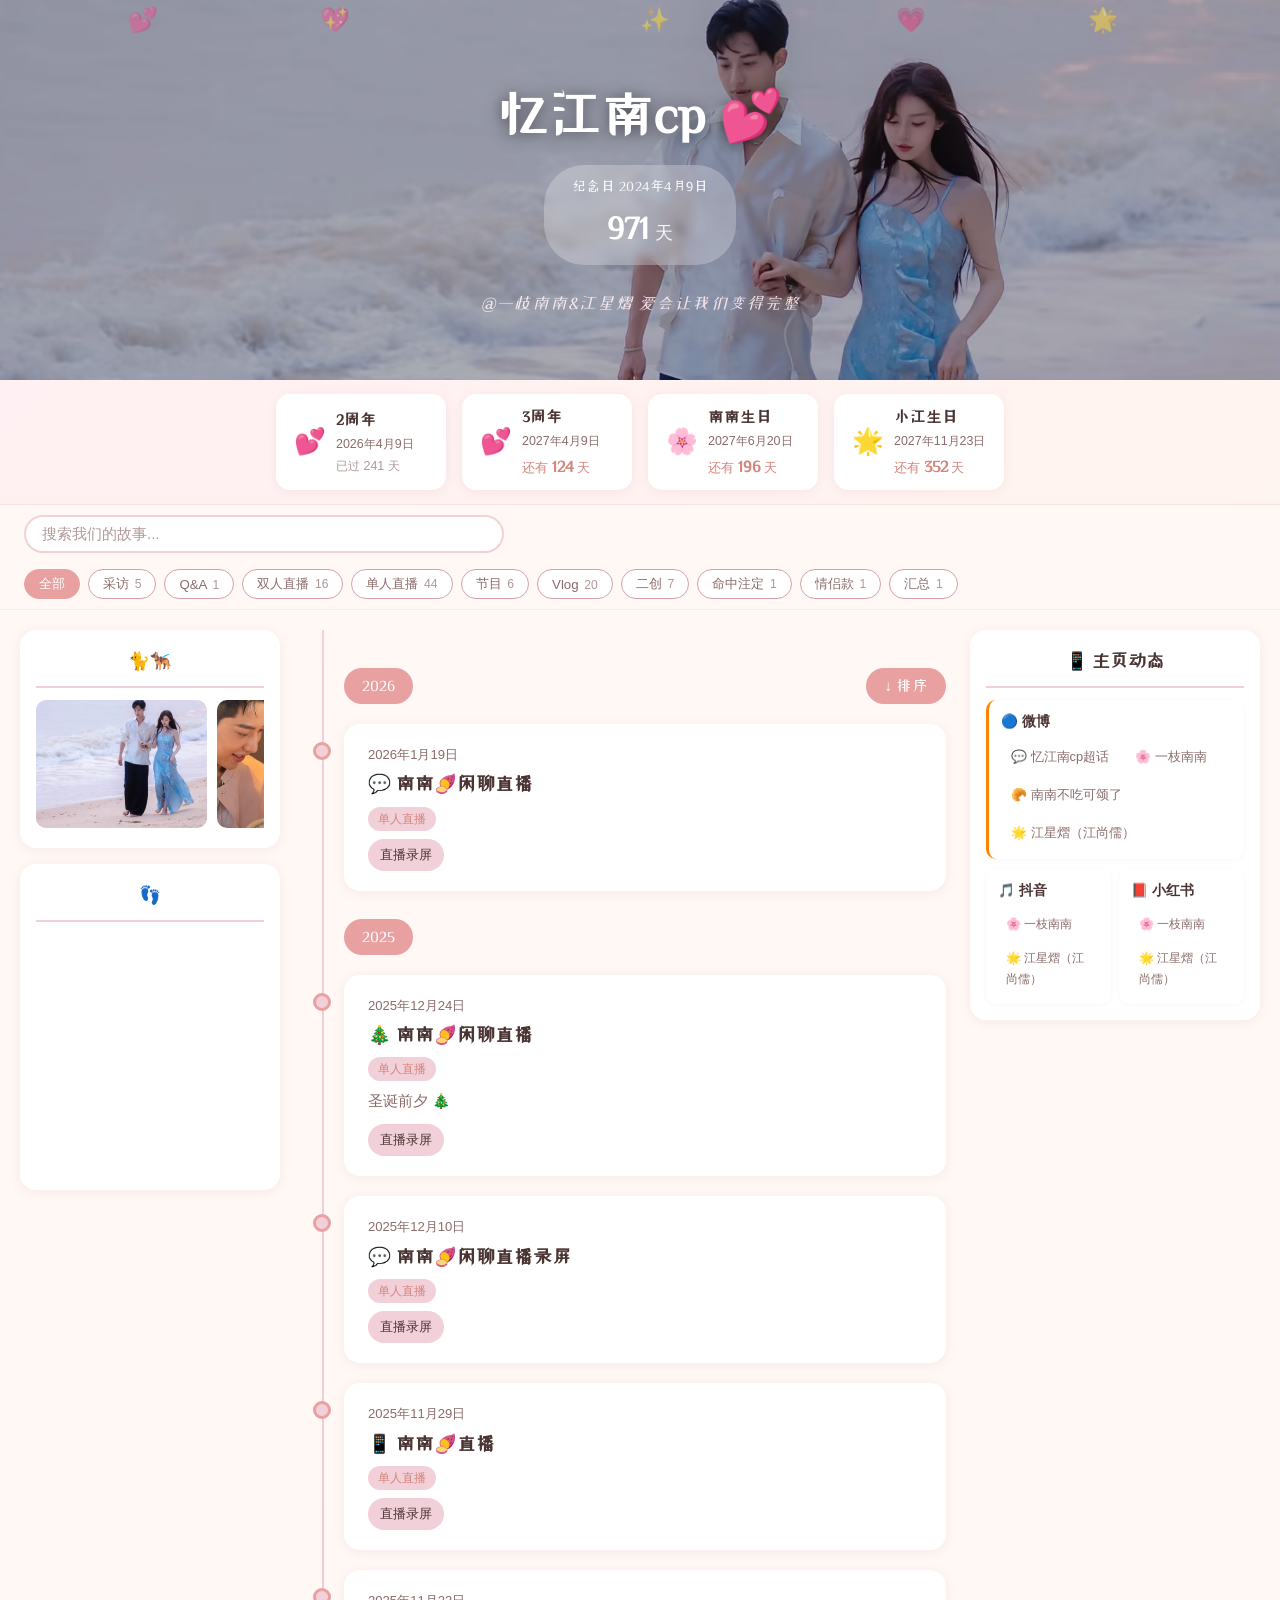
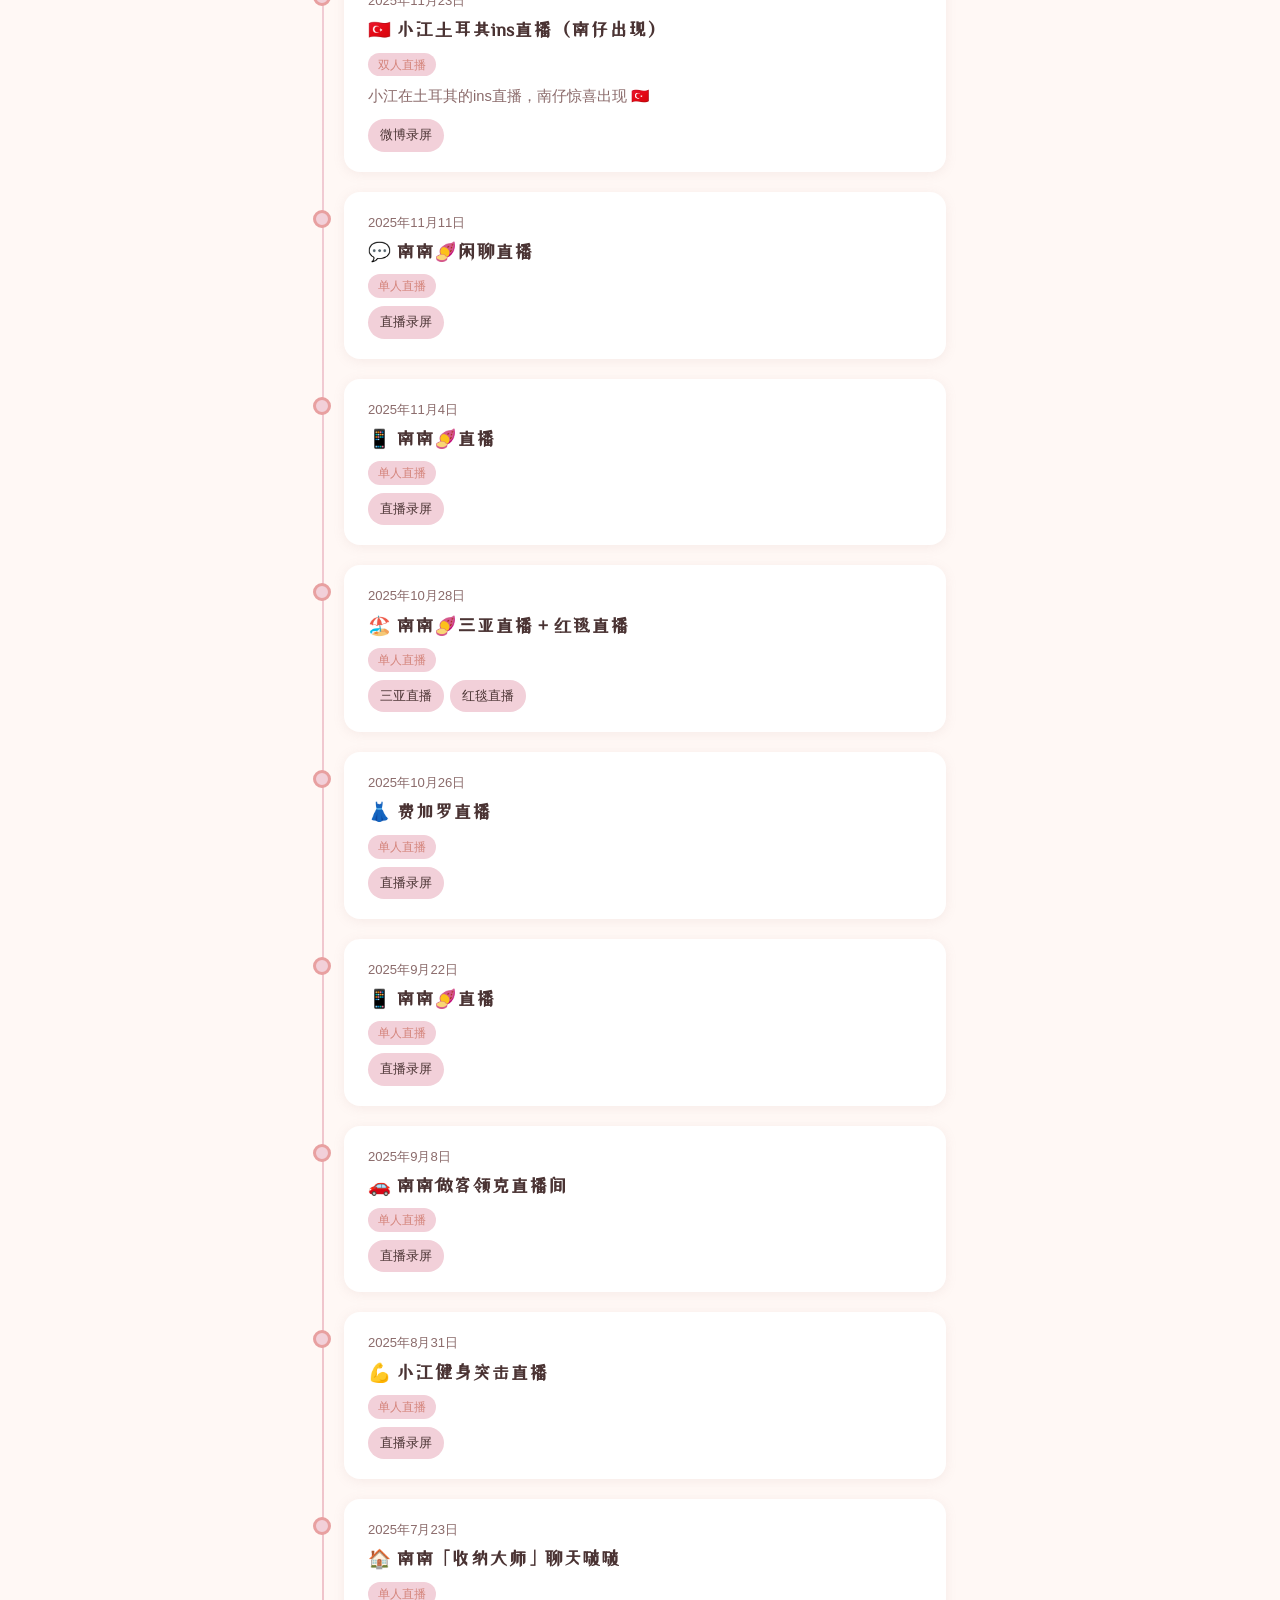
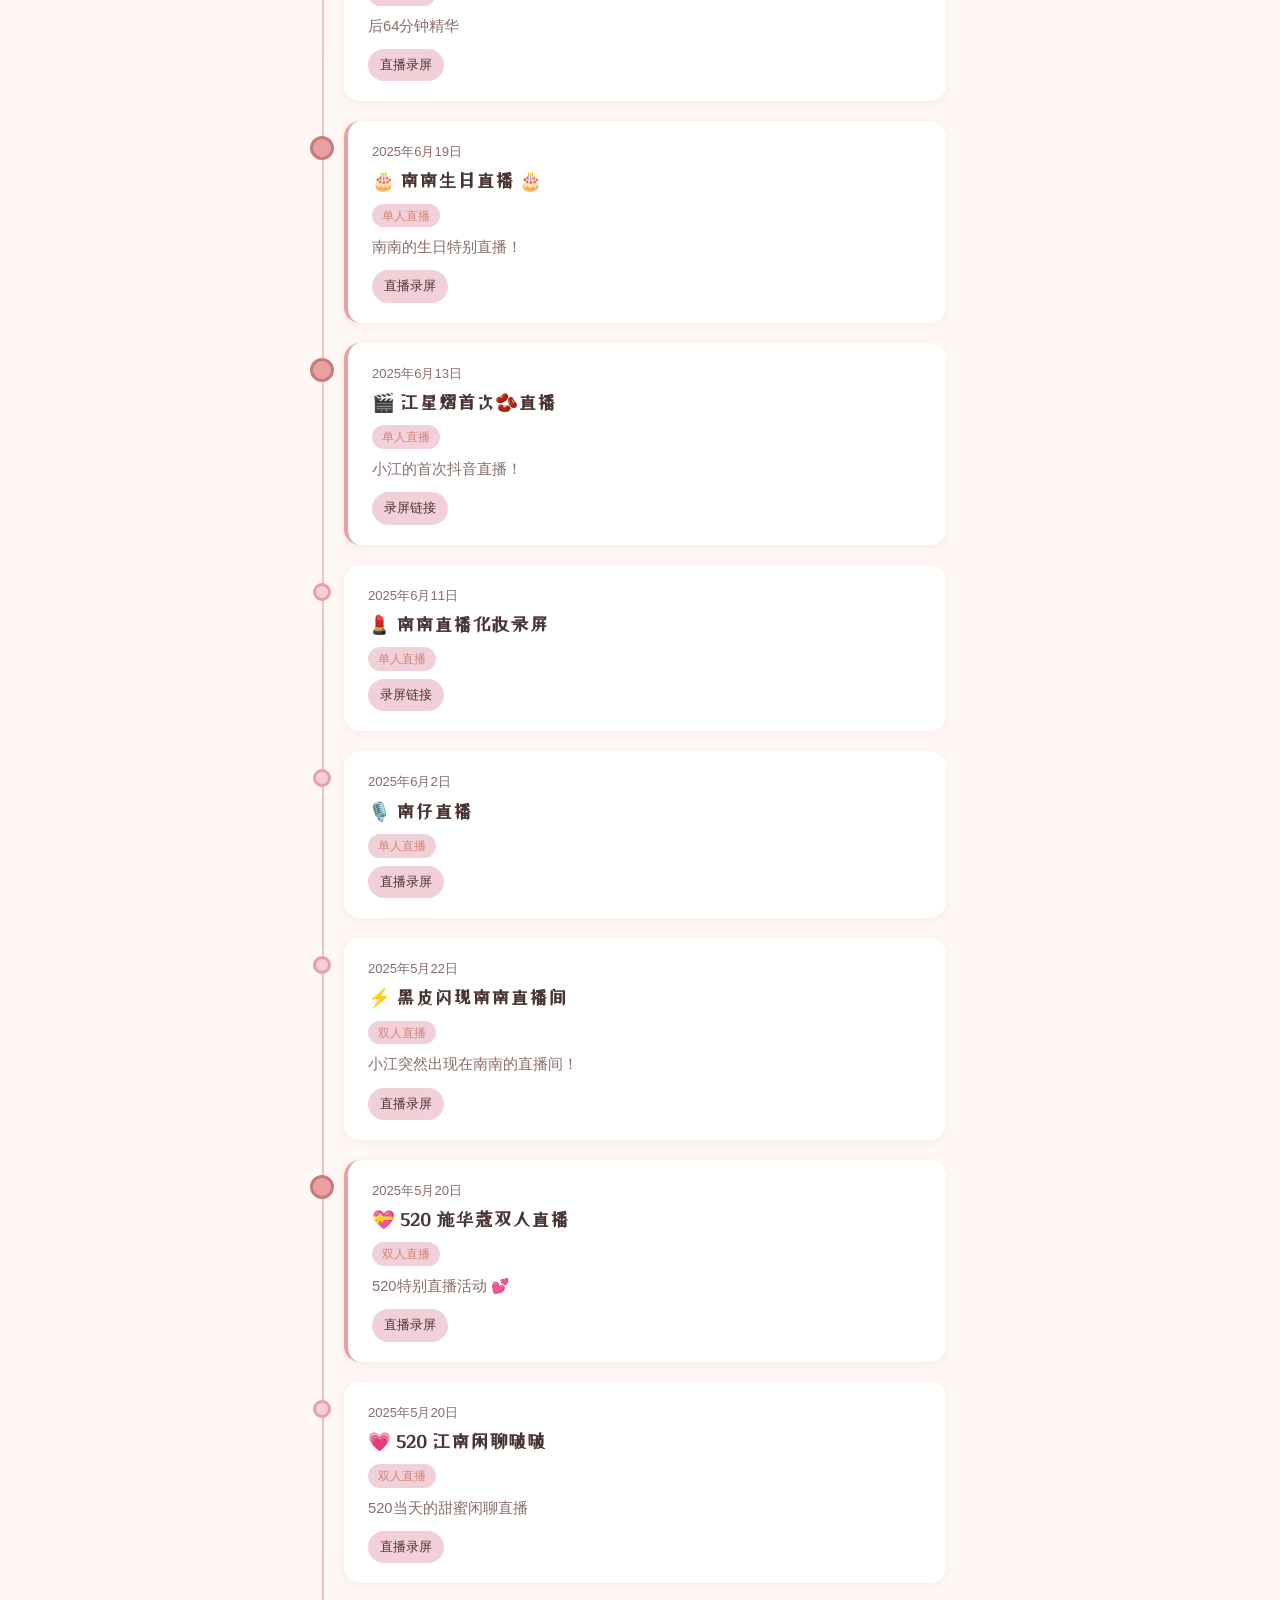
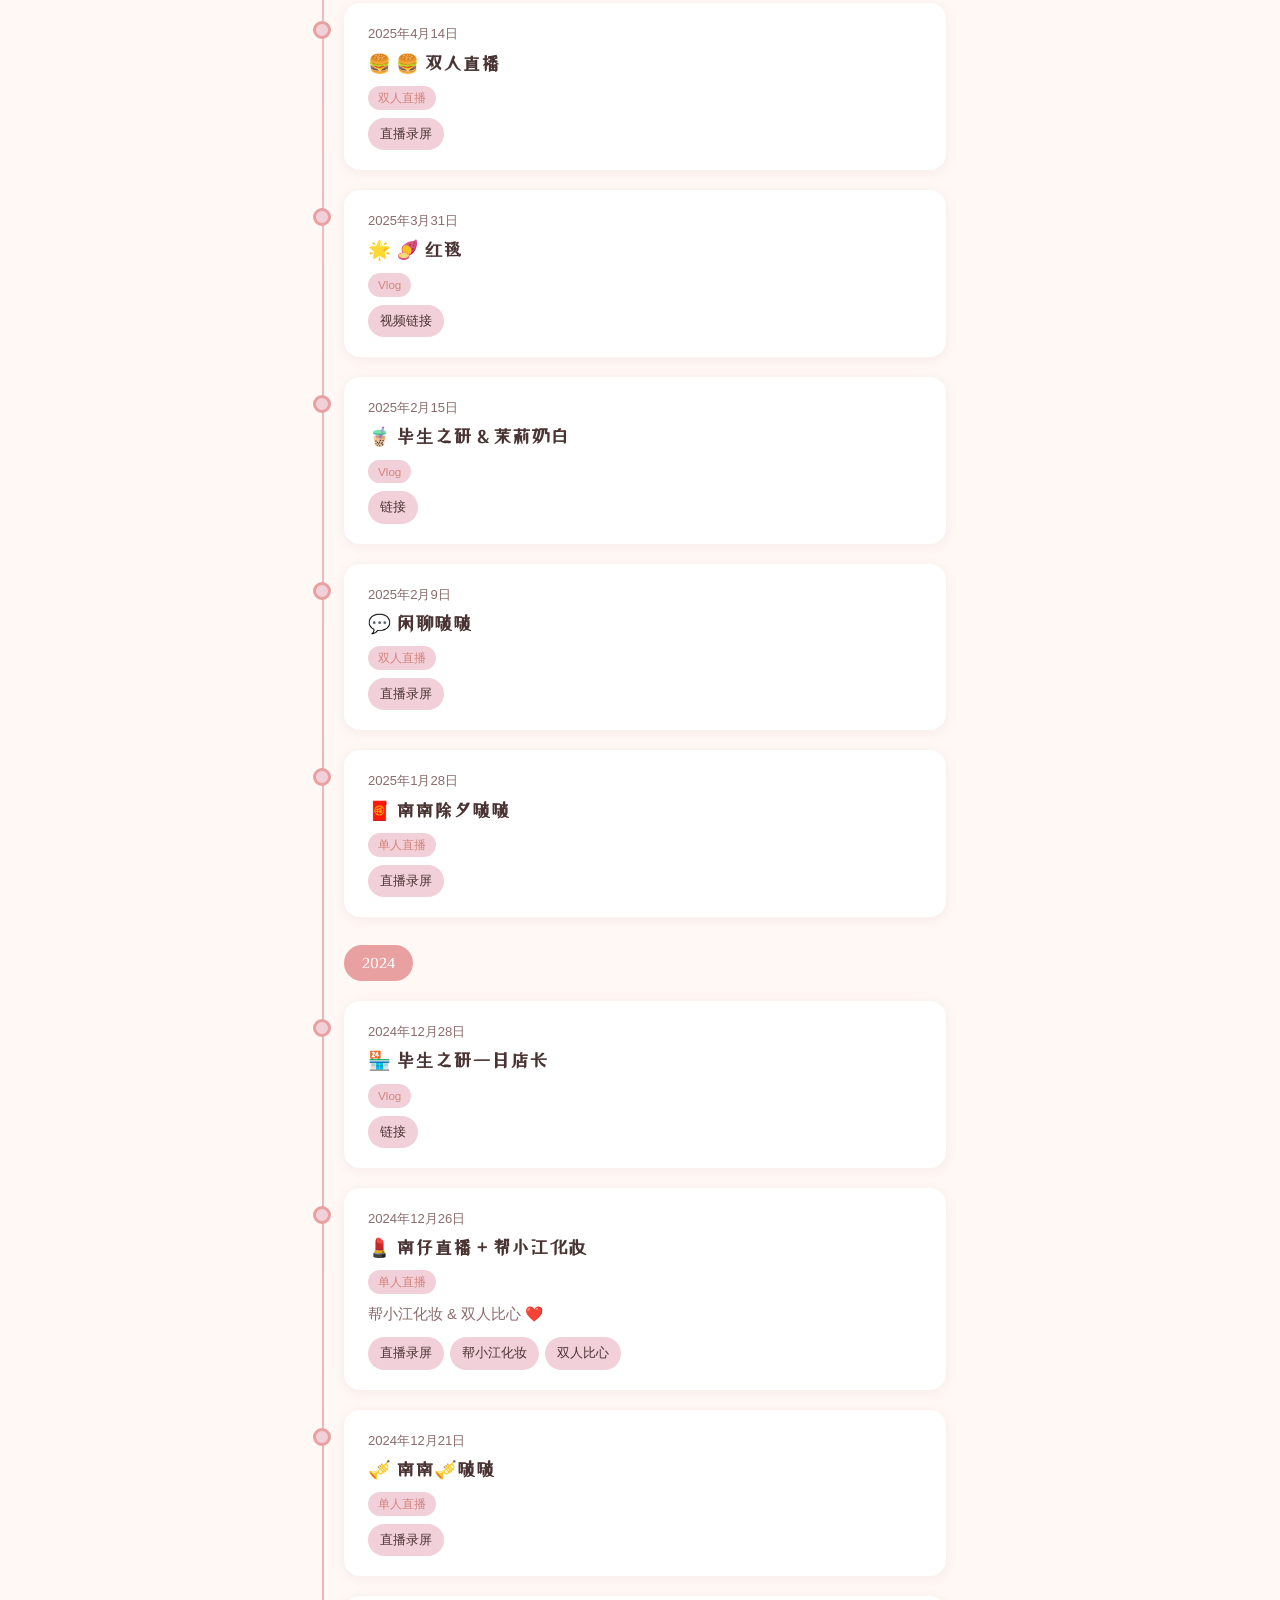
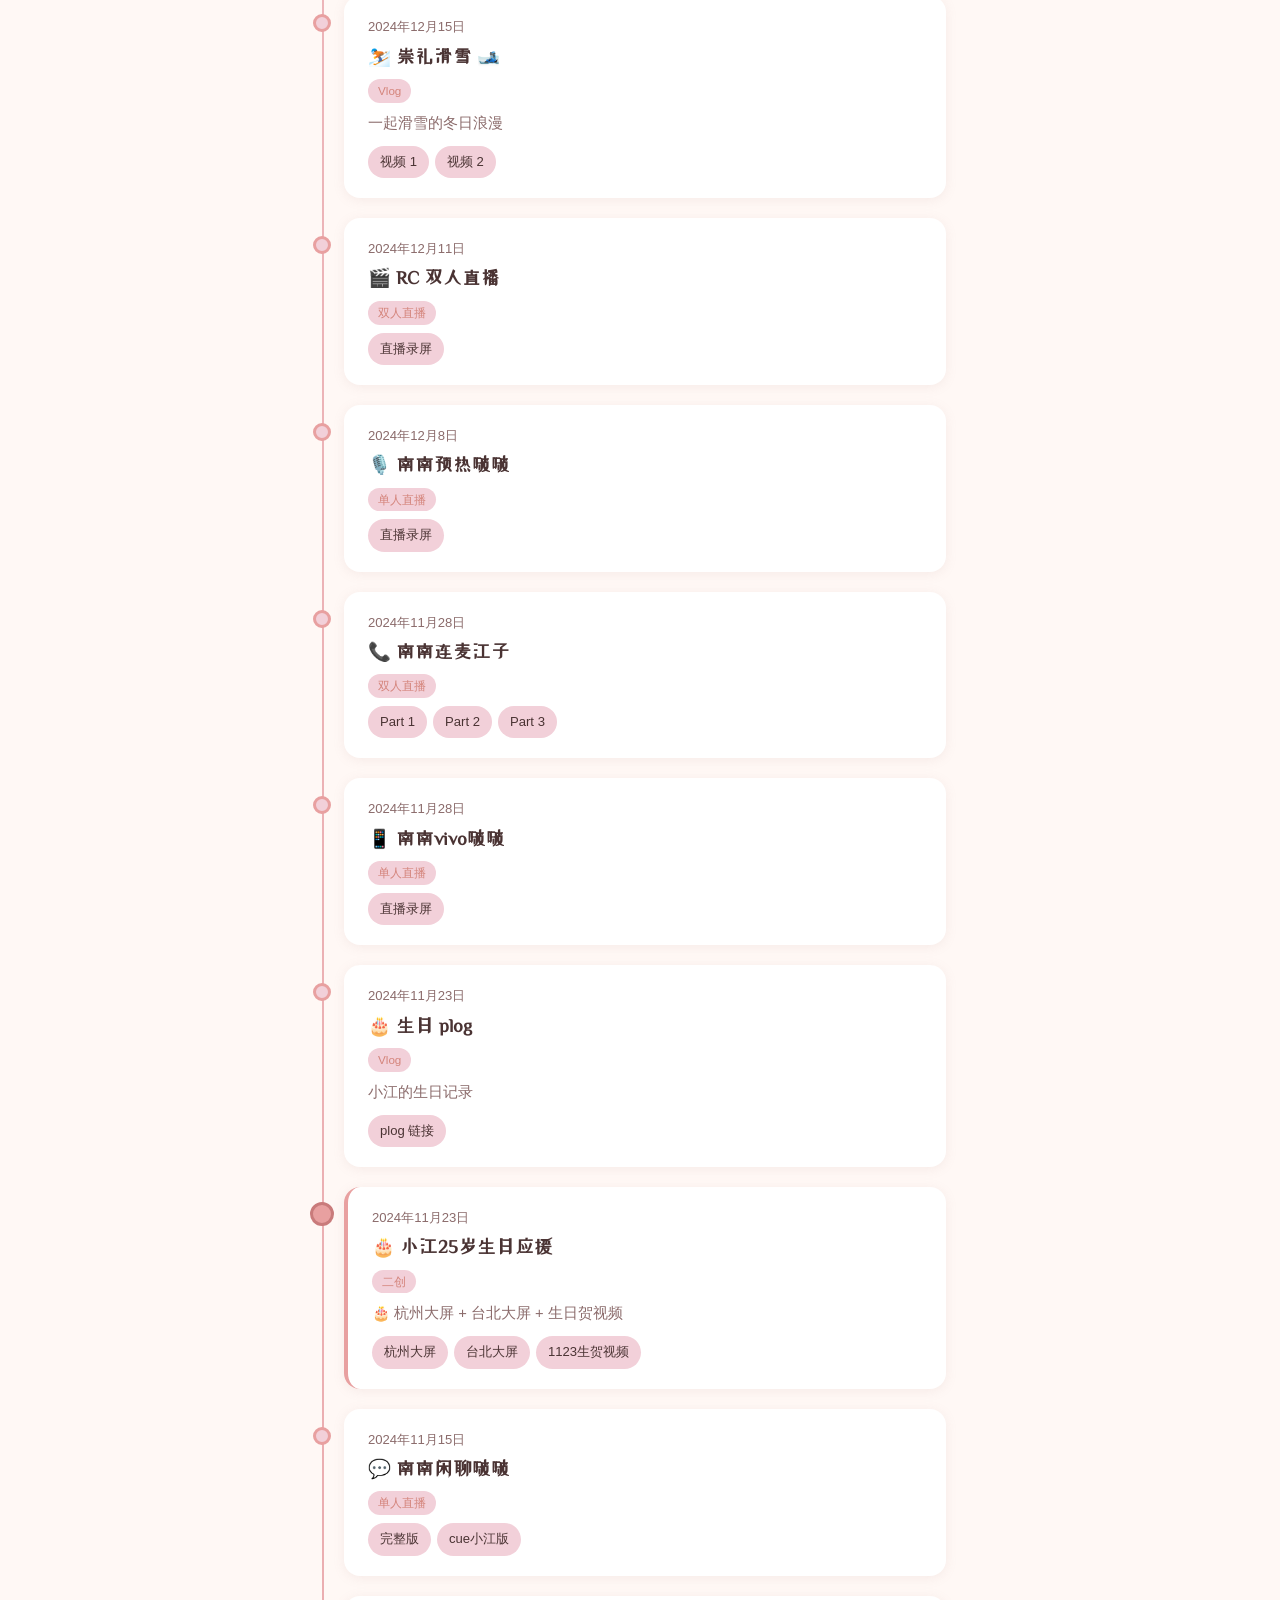
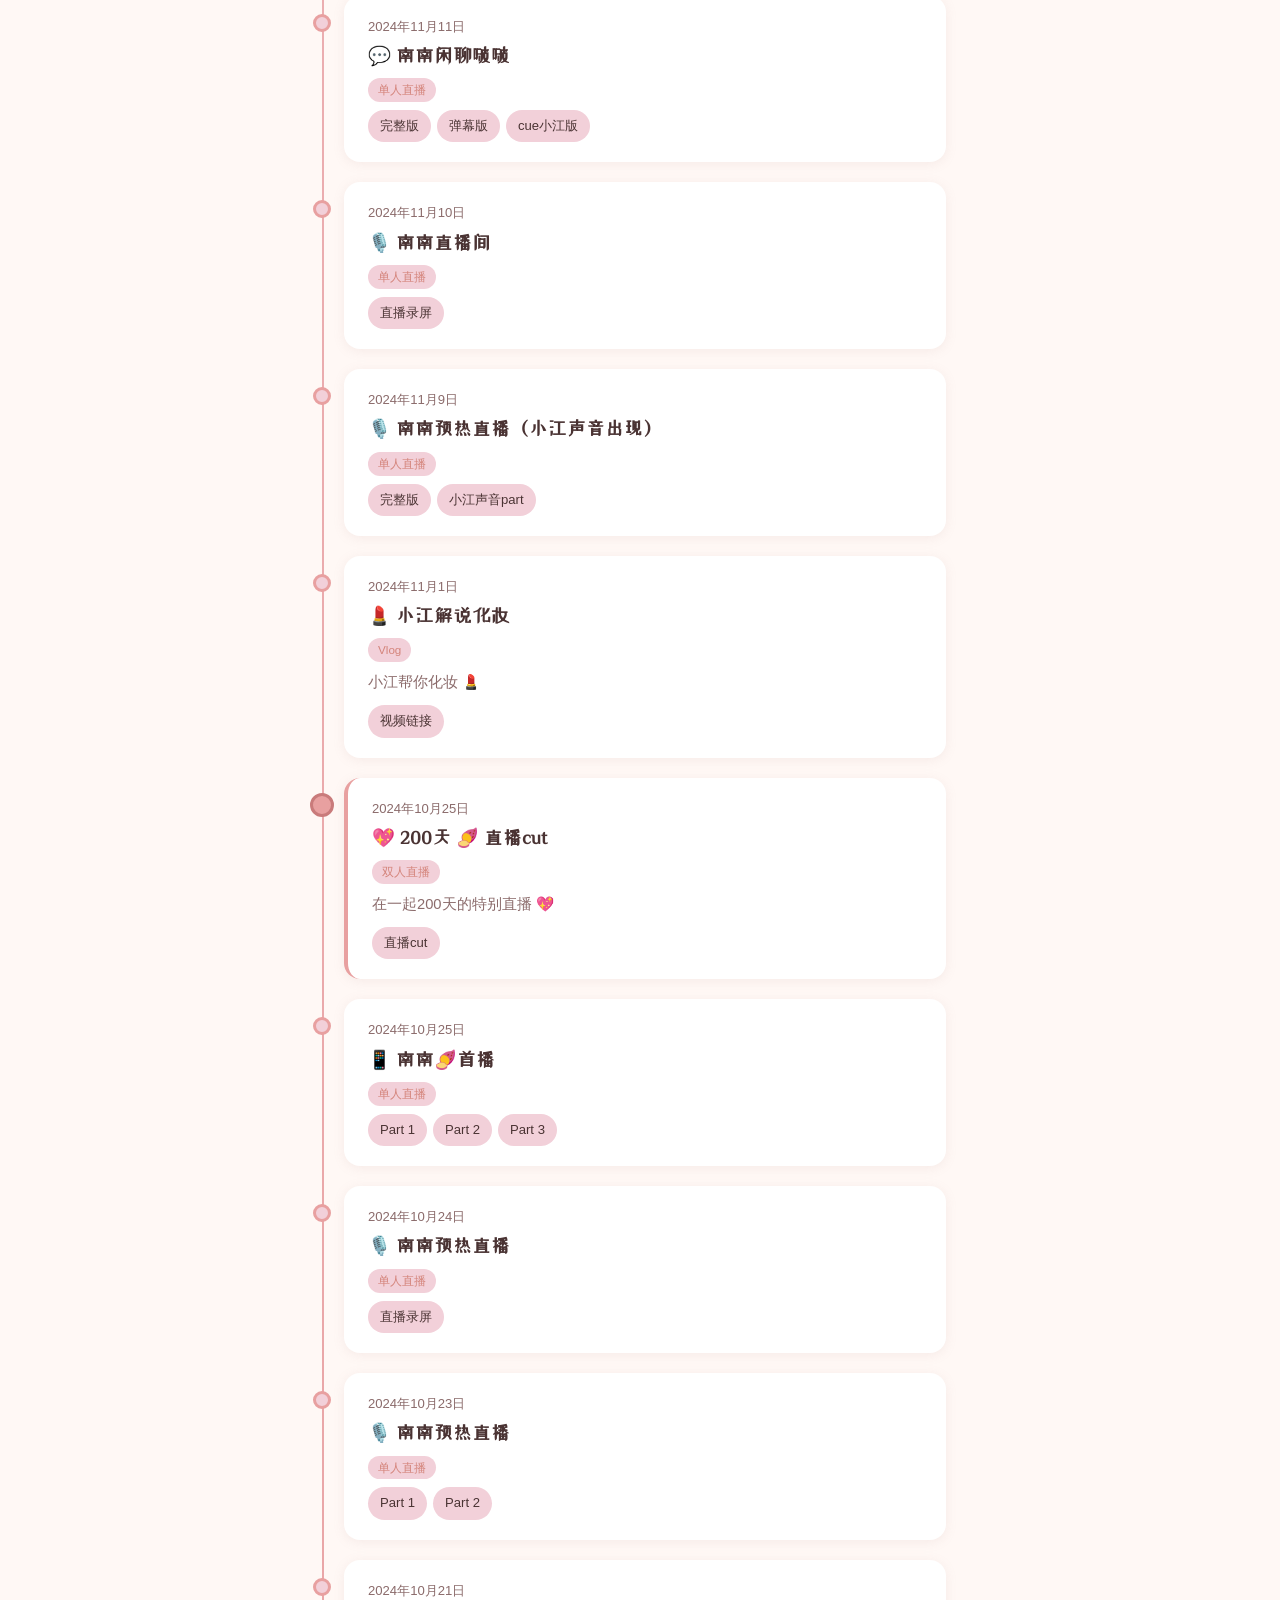
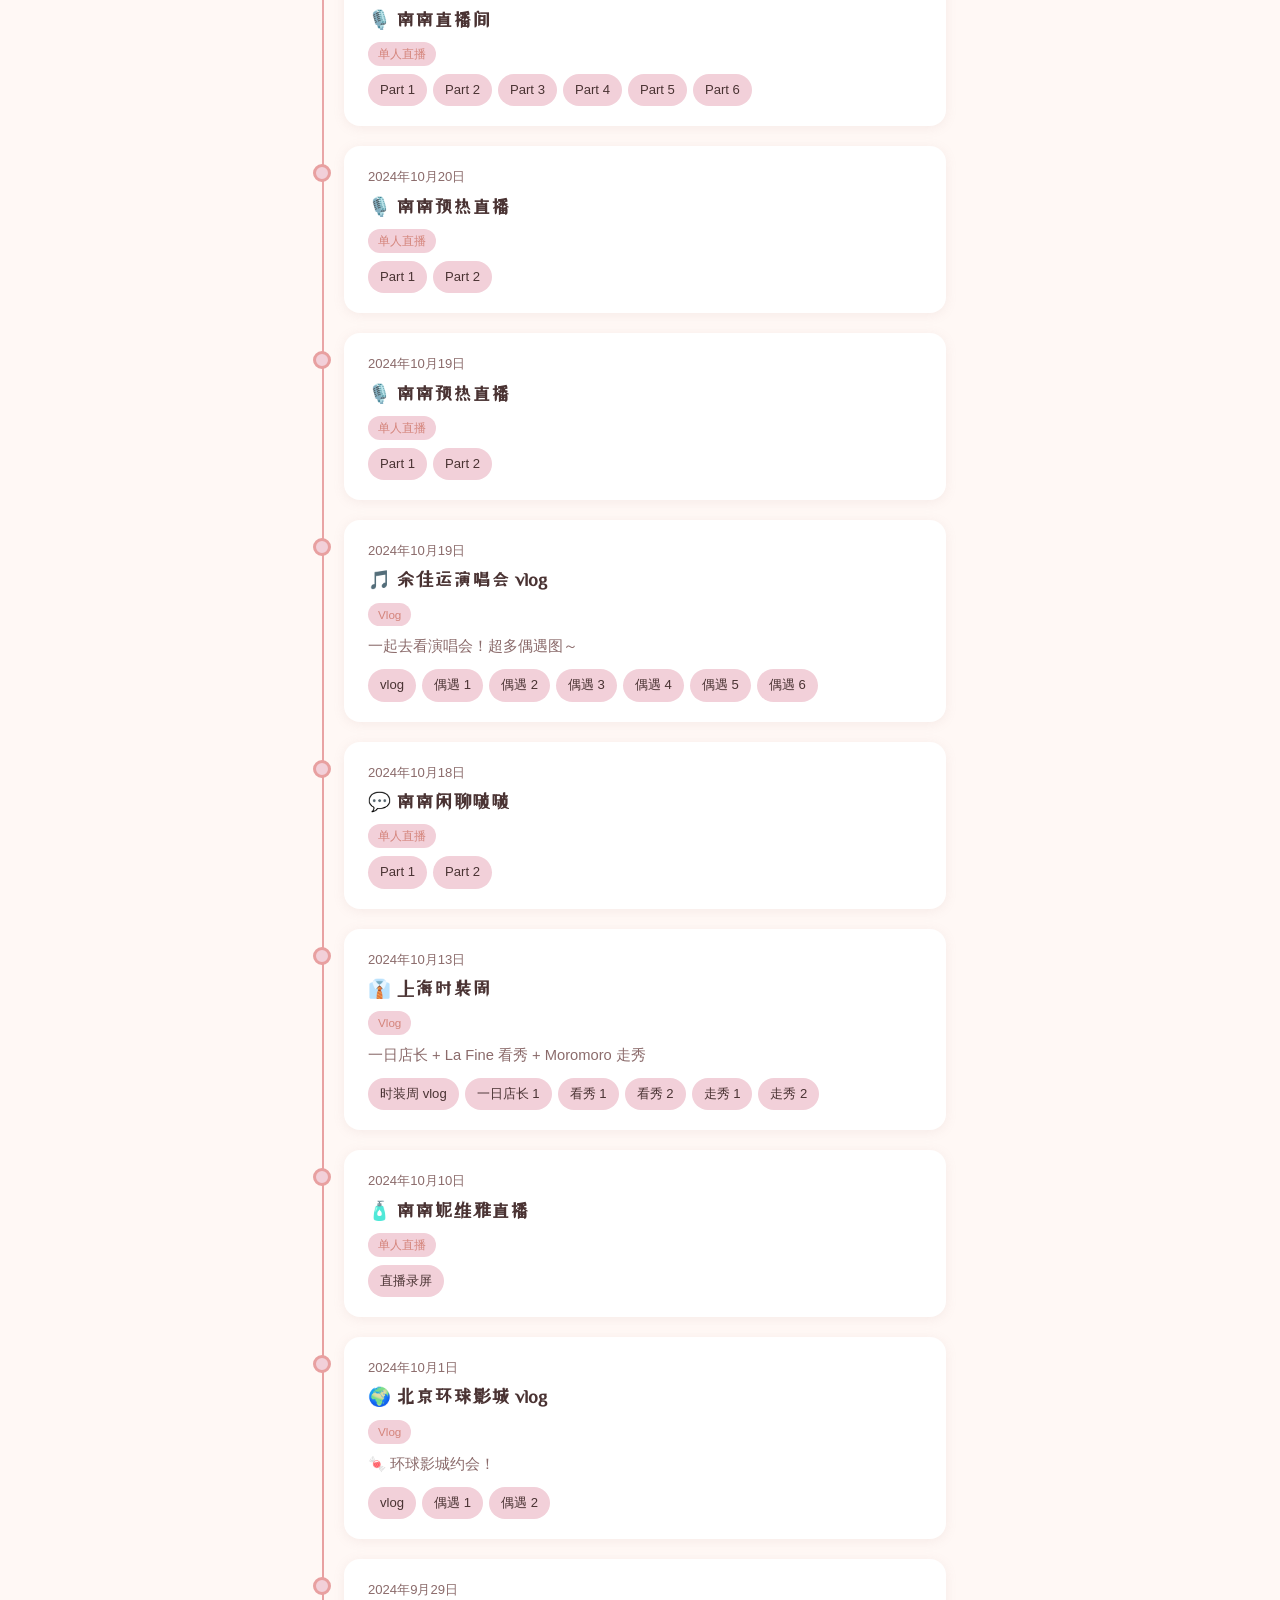
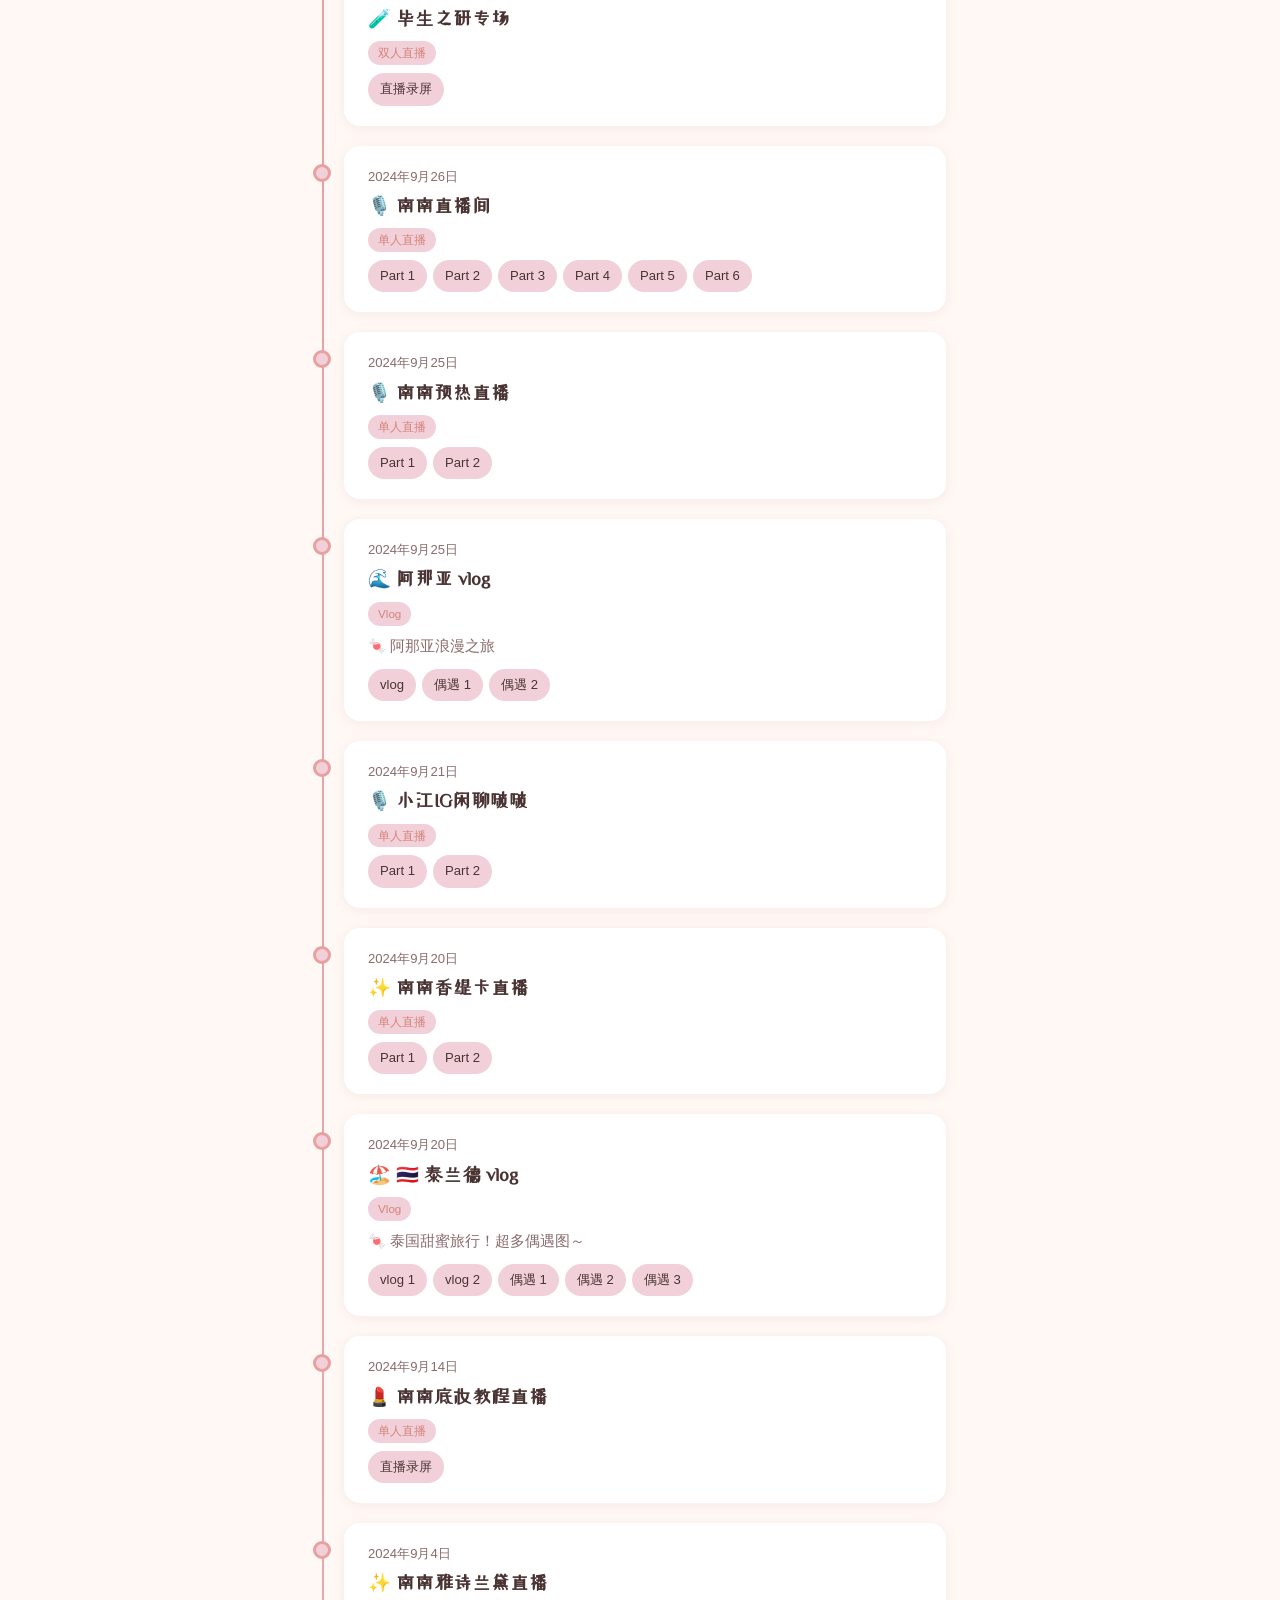
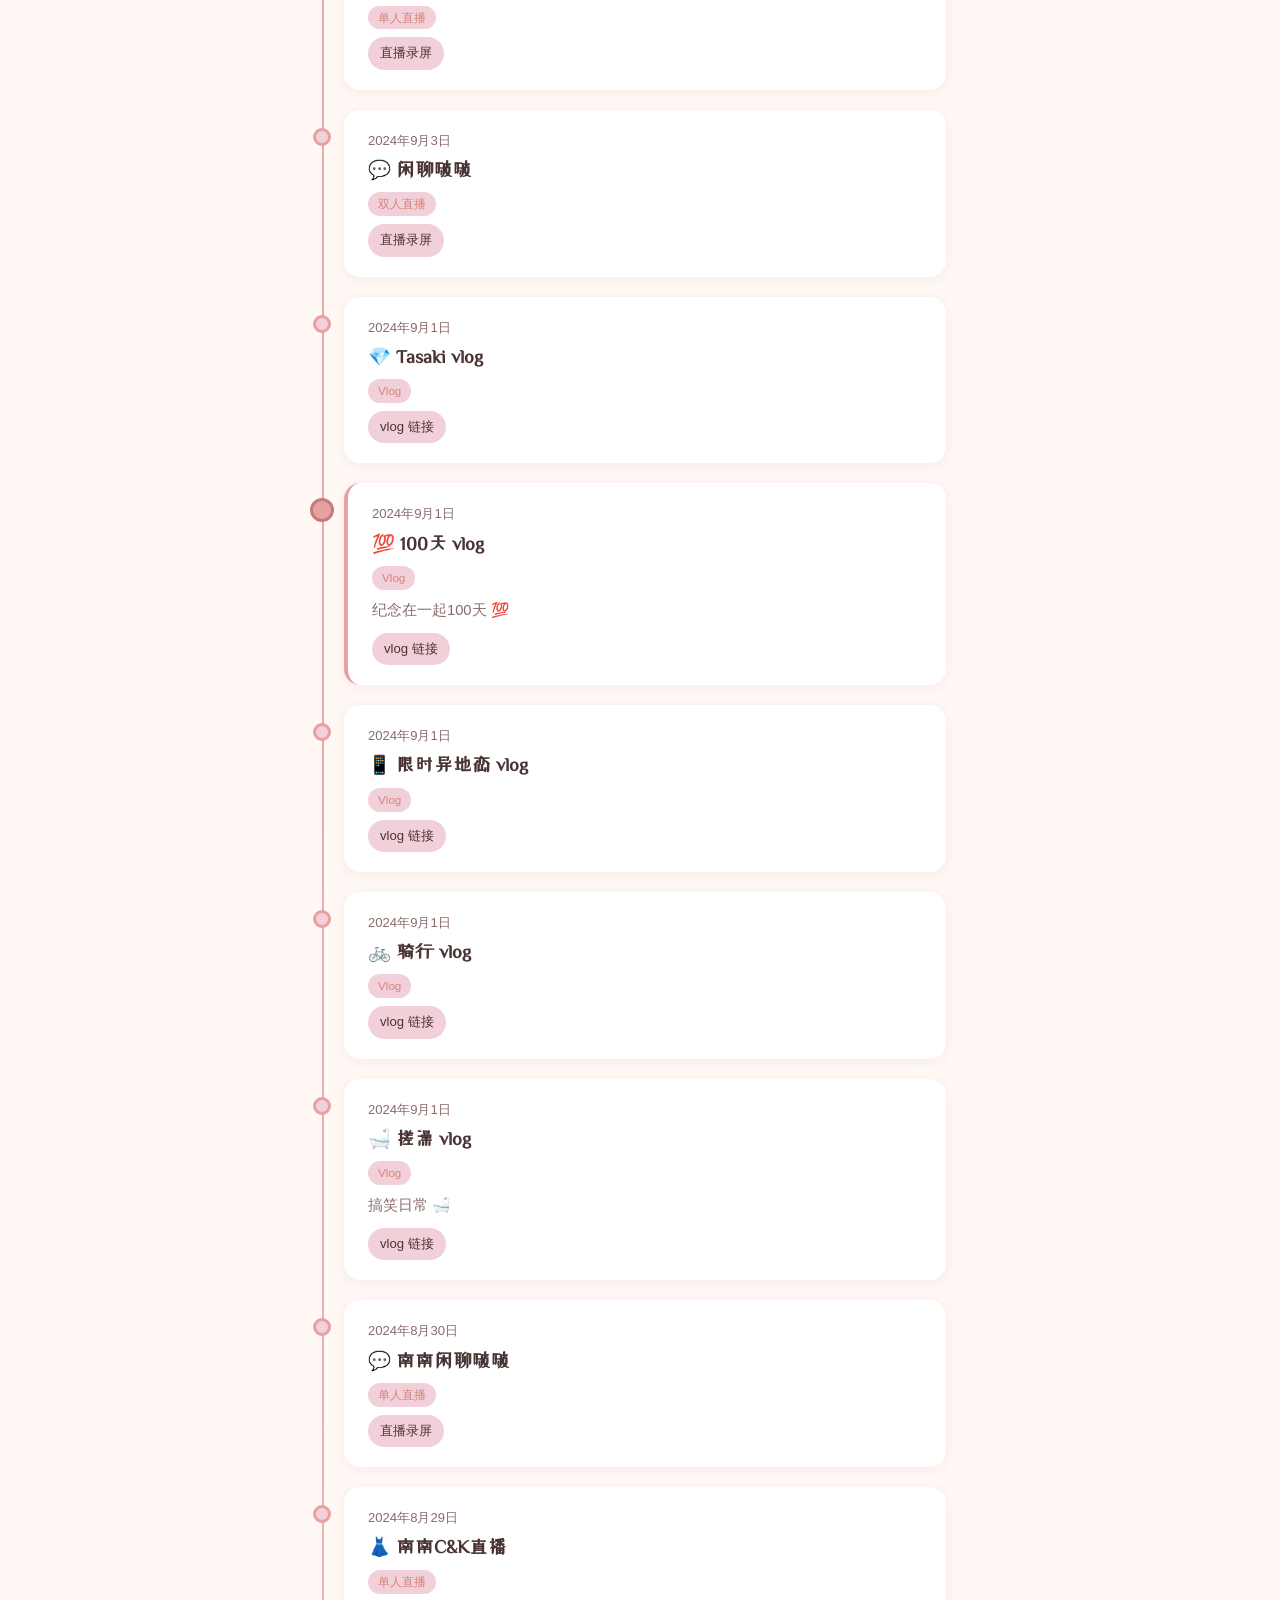
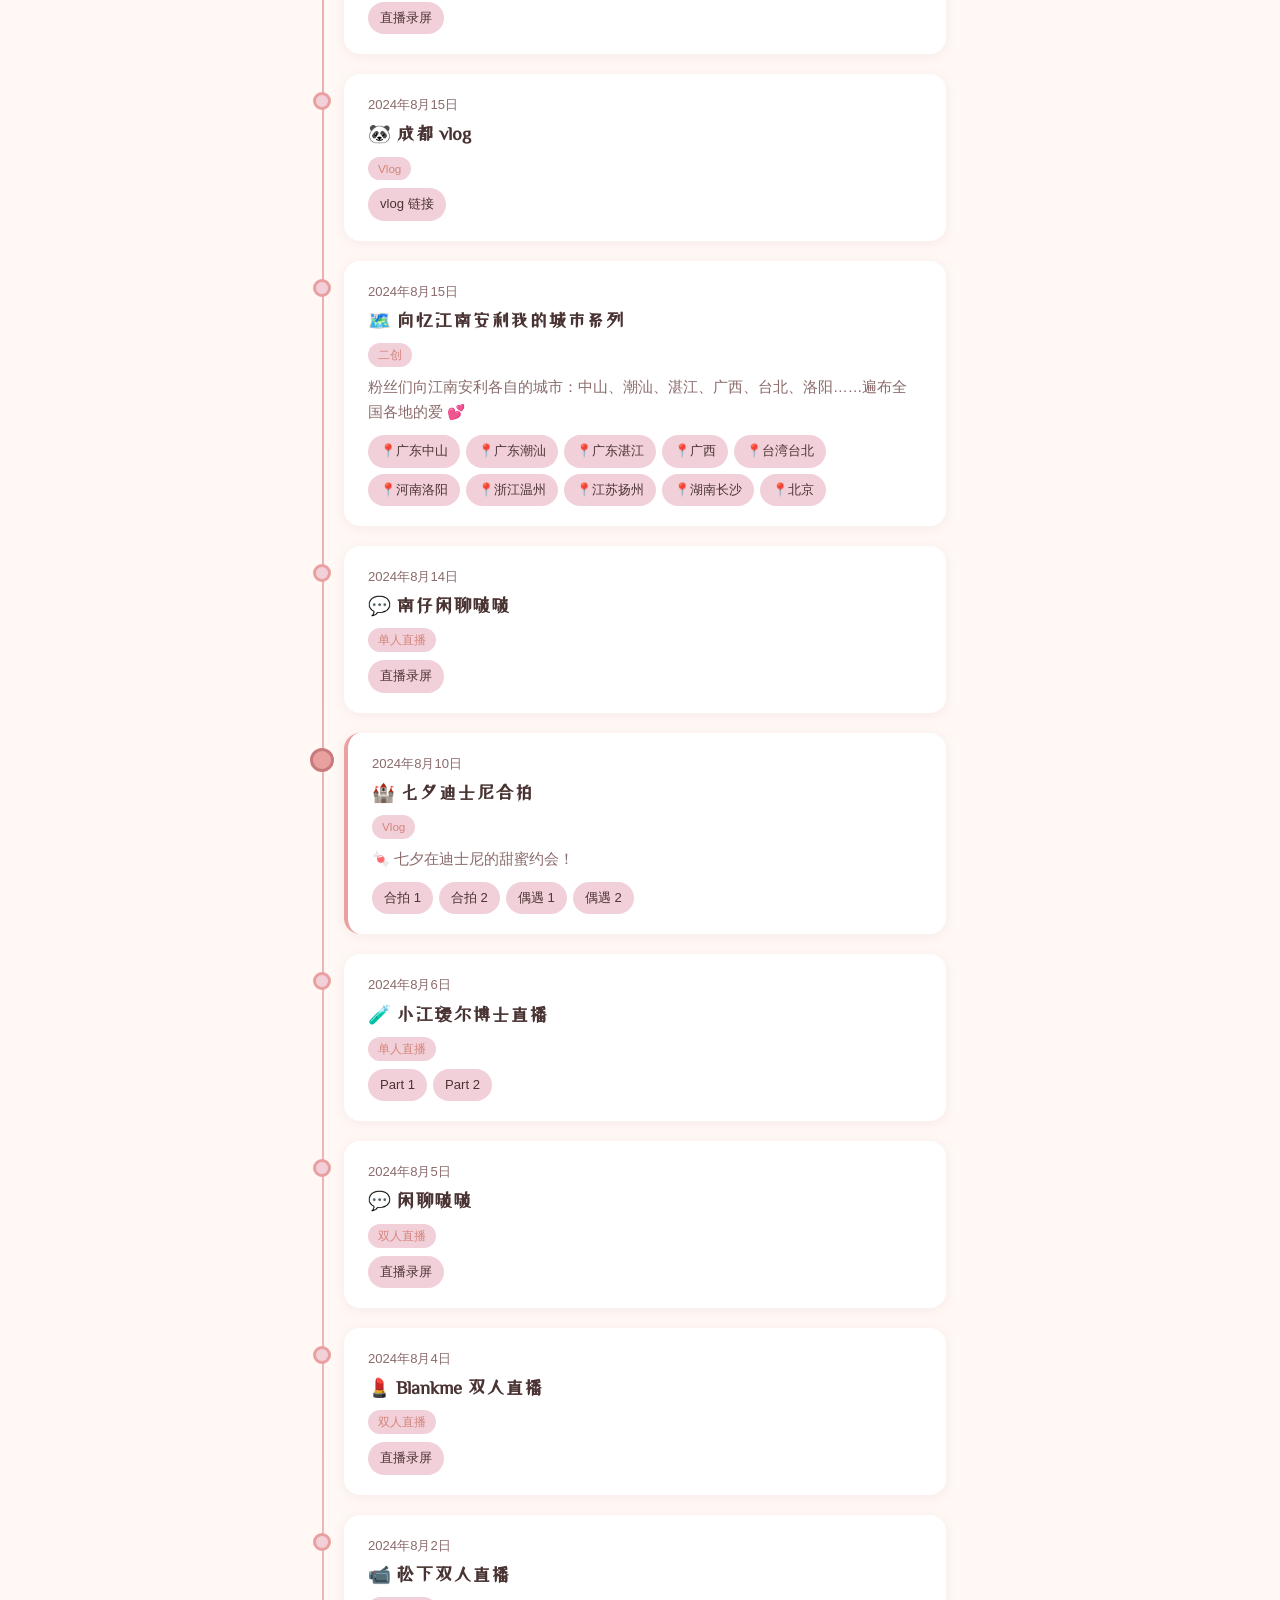
==== index.html @ 8f3f4d5d "修复分类筛选延时——恢复显示时跳过CSS过渡动画" ====
<!DOCTYPE html>
<html lang="zh-CN">
<head>
  <meta charset="UTF-8">
  <meta name="viewport" content="width=device-width, initial-scale=1.0">
  <title>忆江南cp — 爱的足迹👣</title>
  <link rel="stylesheet" href="css/style.css?v=8">
  <link rel="preconnect" href="https://fonts.googleapis.com">
  <link rel="preconnect" href="https://fonts.gstatic.com" crossorigin>
  <link href="https://fonts.googleapis.com/css2?family=ZCOOL+XiaoWei&display=swap" rel="stylesheet" media="print" onload="this.media='all'">
  <link rel="icon" href="data:image/svg+xml,<svg xmlns='http://www.w3.org/2000/svg' viewBox='0 0 100 100'><text y='.9em' font-size='90'>💕</text></svg>">
  <!-- 高德地图由 js/app.js 动态加载 -->
</head>
<body>
  <!-- Header -->
  <header class="header" id="header">
    <div class="header-overlay"></div>
    <div class="header-content">
      <h1 class="site-title"></h1>
      <div class="days-counter">
        <span class="commemoration">纪念日 2024年4月9日</span>
        <div class="days-row">
          <span class="days-number"></span>
          <span class="days-label">天</span>
        </div>
      </div>
      <p class="site-subtitle"></p>
    </div>
    <div class="header-decoration">
      <span class="floating-heart">💕</span>
      <span class="floating-heart">💖</span>
      <span class="floating-heart">✨</span>
      <span class="floating-heart">💗</span>
      <span class="floating-heart">🌟</span>
    </div>
  </header>

  <!-- Big Day 提醒 -->
  <div class="bigday-bar" id="bigdayBar">
    <!-- JS 渲染 -->
  </div>

  <!-- Toolbar -->
  <div class="toolbar" id="toolbar">
    <div class="toolbar-inner">
      <div class="search-box">
        <input type="text" id="searchInput" placeholder="搜索我们的故事...">
        <button class="search-clear" id="searchClear" aria-label="清除搜索">&times;</button>
      </div>
      <div class="tag-filters" id="tagFilters">
        <!-- 分类筛选按钮由 JS 渲染 -->
      </div>
    </div>
  </div>

  <!-- 三栏布局 -->
  <div class="main-layout">

    <!-- 左侧：美图合集 -->
    <aside class="sidebar sidebar-left" id="gallerySidebar">
      <!-- 最新动态 -->
      <div class="gallery-panel feed-panel" id="feedPanel" hidden>
        <h3 class="gallery-title">📡 最新动态</h3>
        <div class="feed-list" id="feedList"></div>
        <p class="feed-updated" id="feedUpdated"></p>
      </div>

      <div class="gallery-panel">
        <h3 class="gallery-title">🐈🐕‍🦺</h3>

        <!-- 图片网格 -->
        <div class="gallery-grid" id="galleryGrid"></div>

        <!-- 空状态 -->
        <div class="gallery-empty" id="galleryEmpty" hidden>
        </div>
      </div>

      <!-- 足迹地图 -->
      <div class="gallery-panel map-panel">
        <h3 class="gallery-title" id="footprintTitle">👣</h3>
        <div class="map-container" id="footprintMap"></div>
      </div>
    </aside>

    <!-- 中间：时间线 -->
    <main class="timeline" id="timeline">
      <!-- 时间线条目由 JS 渲染 -->
    </main>

    <!-- 右侧：关注链接 -->
    <aside class="sidebar sidebar-right" id="linksSidebar">
      <div class="links-panel">
        <h3 class="links-title">📱 主页动态</h3>

        <!-- 微博卡片 -->
        <div class="platform-card weibo-card">
          <div class="platform-header">🔵 微博</div>
          <div class="platform-links">
            <a class="plink-item" href="https://m.weibo.cn/p/1008087f9f4377e6f95c313d4c2019adb1c82f" target="_blank" rel="noopener">💬 忆江南cp超话</a>
            <a class="plink-item" href="https://weibo.com/u/6207844884" target="_blank" rel="noopener">🌸 一枝南南</a>
            <a class="plink-item" href="https://weibo.com/u/6207844884" target="_blank" rel="noopener">🥐 南南不吃可颂了</a>
            <a class="plink-item" href="https://weibo.com/u/7915358411" target="_blank" rel="noopener">🌟 江星熠（江尚儒）</a>
          </div>
        </div>

        <!-- 平台两栏 -->
        <div class="platform-row">
          <!-- 抖音卡片 -->
          <div class="platform-card half">
            <div class="platform-header">🎵 抖音</div>
            <div class="platform-links">
              <a class="plink-item" href="https://www.douyin.com/user/MS4wLjABAAAAbY-P2k3HKZ8_aJXenEdJpRBW3yldUYN-VAkzucwRi24" target="_blank" rel="noopener">🌸 一枝南南</a>
              <a class="plink-item" href="https://www.douyin.com/user/MS4wLjABAAAAwLq6euIvZ4xpdGf4BQzh3zxlvmnqlNMUPOfy1ClbsMk" target="_blank" rel="noopener">🌟 江星熠（江尚儒）</a>
            </div>
          </div>

          <!-- 小红书卡片 -->
          <div class="platform-card half">
            <div class="platform-header">📕 小红书</div>
            <div class="platform-links">
              <a class="plink-item" href="https://www.xiaohongshu.com/user/profile/5604f1e6e4b1cf3ec7c681aa" target="_blank" rel="noopener">🌸 一枝南南</a>
              <a class="plink-item" href="https://www.xiaohongshu.com/user/profile/594d505250c4b46b76bcacf6" target="_blank" rel="noopener">🌟 江星熠（江尚儒）</a>
            </div>
          </div>
        </div>
      </div>
    </aside>

  </div>

  <!-- No Results -->
  <div class="no-results" id="noResults" hidden>
    <p class="no-results-emoji">🔍</p>
    <p class="no-results-text">没有找到匹配 "<span id="noResultsQuery"></span>" 的记录</p>
    <p class="no-results-hint">试试其他关键词或清除筛选条件</p>
  </div>

  <!-- Lightbox -->
  <div class="lightbox" id="lightbox" hidden>
    <div class="lightbox-backdrop"></div>
    <button class="lightbox-close" aria-label="关闭">&times;</button>
    <button class="lightbox-prev" aria-label="上一张">‹</button>
    <button class="lightbox-next" aria-label="下一张">›</button>
    <div class="lightbox-content">
      <img src="" alt="" id="lightboxImg">
      <div class="lightbox-counter" id="lightboxCounter"></div>
    </div>
  </div>

  <!-- Back to Top -->
  <button class="back-to-top" id="backToTop" title="回到顶部">⬆</button>

  <!-- Footer -->
  <footer class="footer">
    <p>💕 我们的故事，未完待续 💕</p>
  </footer>

  <!-- Scripts -->
  <script src="js/data.js?v=3"></script>
  <script src="js/feeds.js"></script>
  <script src="js/gallery.js"></script>
  <script src="js/timeline.js"></script>
  <script src="js/tags.js"></script>
  <script src="js/search.js"></script>
  <script src="js/app.js?v=9"></script>
</body>
</html>
---- css/style.css ----
/* ============================================================
   CP Archive — 样式表
   三栏布局 | 版头大图 | 左侧画廊 | 右侧链接 | 移动端响应式
   ============================================================ */

/* ——— CSS Variables ——— */
:root {
  --pink:       #F2D0D9;
  --pink-dark:  #D4A0AA;
  --coral:      #E8A0A0;
  --coral-dark: #D4847B;
  --rose:       #C97B7B;
  --bg:         #FFF8F5;
  --card:       #FFFFFF;
  --text:       #4A3333;
  --text-light: #8B6B6B;
  --text-lighter:#B09999;
  --shadow:     0 2px 12px rgba(180, 140, 140, 0.12);
  --shadow-hover:0 4px 20px rgba(180, 140, 140, 0.22);
  --radius:     16px;
  --radius-sm:  10px;
  --font-display: 'ZCOOL XiaoWei', serif;
  --font-body:   -apple-system, BlinkMacSystemFont, 'Segoe UI', 'PingFang SC',
                 'Microsoft YaHei', sans-serif;
  --layout-max:  1300px;
  --sidebar-width: 260px;
  --supertopic-width: 290px;
  --transition:  0.3s ease;
}

/* ——— Reset ——— */
*, *::before, *::after { box-sizing: border-box; margin: 0; padding: 0; }

html {
  scroll-behavior: smooth;
  -webkit-font-smoothing: antialiased;
}

body {
  font-family: var(--font-body);
  background-color: var(--bg);
  color: var(--text);
  line-height: 1.7;
  min-height: 100vh;
}

/* ============================================================
   Header — 支持背景大图
   ============================================================ */

.header {
  position: relative;
  text-align: center;
  padding: 70px 20px 60px;
  background: linear-gradient(180deg, var(--pink) 0%, var(--pink-dark) 100%);
  overflow: hidden;
  background-size: cover;
  background-position: center;
  background-repeat: no-repeat;
}

/* 有背景图时 */
.header.has-bg-image {
  min-height: 380px;
}

/* 有背景图时加暗色叠加层保证文字可读 */
.header-overlay {
  display: none;
  position: absolute; inset: 0;
  background: rgba(0, 0, 0, 0.3);
  z-index: 0;
}

.header.has-bg-image .header-overlay {
  display: block;
}

.header-content { position: relative; z-index: 1; }

.site-title {
  font-family: var(--font-display);
  font-size: clamp(2rem, 5vw, 3.2rem);
  color: #fff;
  text-shadow: 0 2px 8px rgba(100, 50, 50, 0.4);
  margin-bottom: 8px;
}

.header.has-bg-image .site-title {
  text-shadow: 0 2px 16px rgba(0, 0, 0, 0.5);
}

.site-subtitle {
  font-size: 1.05rem;
  font-style: italic;
  font-family: var(--font-display);
  background: linear-gradient(135deg, rgba(255,255,255,0.95), rgba(255,220,230,0.85));
  -webkit-background-clip: text;
  -webkit-text-fill-color: transparent;
  background-clip: text;
  text-shadow: none;
  margin-bottom: 0;
  margin-top: 24px;
  letter-spacing: 1px;
}

.days-counter {
  display: inline-flex;
  flex-direction: column;
  align-items: center;
  gap: 2px;
  background: rgba(255,255,255,0.25);
  backdrop-filter: blur(4px);
  padding: 10px 28px;
  border-radius: 40px;
  color: #fff;
}

.commemoration {
  font-size: 0.85rem;
  opacity: 0.9;
  letter-spacing: 0.5px;
  font-family: var(--font-display);
}

.days-row {
  display: flex;
  align-items: baseline;
  gap: 6px;
}

.days-number {
  font-family: var(--font-display);
  font-size: 2rem;
  font-weight: bold;
}

.days-label { font-size: 1.1rem; opacity: 0.9; }

/* Floating hearts decoration */
.header-decoration { position: absolute; inset: 0; pointer-events: none; z-index: 1; }

.floating-heart {
  position: absolute;
  font-size: 1.5rem;
  opacity: 0.5;
  animation: floatUp 8s ease-in-out infinite;
}

.floating-heart:nth-child(1) { left: 10%; animation-delay: 0s; animation-duration: 7s; }
.floating-heart:nth-child(2) { left: 25%; animation-delay: 2s; animation-duration: 9s; }
.floating-heart:nth-child(3) { left: 50%; animation-delay: 4s; animation-duration: 8s; }
.floating-heart:nth-child(4) { left: 70%; animation-delay: 1s; animation-duration: 10s; }
.floating-heart:nth-child(5) { left: 85%; animation-delay: 3s; animation-duration: 7.5s; }

@keyframes floatUp {
  0%   { bottom: -40px; opacity: 0; transform: translateX(0) rotate(0deg); }
  20%  { opacity: 0.5; }
  80%  { opacity: 0.3; }
  100% { bottom: 110%; opacity: 0; transform: translateX(30px) rotate(20deg); }
}

/* ============================================================
   Big Day Banner — 纪念日 & 生日提醒
   ============================================================ */

.bigday-bar {
  display: flex;
  justify-content: center;
  gap: 16px;
  padding: 14px 20px;
  background: linear-gradient(135deg, #FFF0F3, #FFF5F0);
  border-bottom: 1px solid rgba(232,160,160,0.2);
  flex-wrap: wrap;
}

.bigday-item {
  display: flex;
  align-items: center;
  gap: 10px;
  background: var(--card);
  border-radius: 14px;
  padding: 10px 18px;
  box-shadow: var(--shadow);
  min-width: 170px;
  transition: var(--transition);
}

.bigday-item.is-today {
  border: 2px solid var(--coral);
  background: linear-gradient(135deg, #FFF0F5, #FFE4E1, #FFF5EE);
  animation: todayGlow 2s ease-in-out infinite;
  position: relative;
  overflow: hidden;
}

.bigday-item.is-today::before {
  content: '🎉';
  position: absolute;
  top: -8px;
  right: -5px;
  font-size: 2rem;
  animation: todaySpark 1s ease-in-out infinite;
}

@keyframes todayGlow {
  0%, 100% { box-shadow: 0 0 8px rgba(232,160,160,0.4); }
  50%      { box-shadow: 0 0 20px rgba(232,160,160,0.8), 0 0 40px rgba(255,182,193,0.4); }
}

@keyframes todaySpark {
  0%, 100% { transform: scale(1) rotate(0deg); }
  50%      { transform: scale(1.3) rotate(15deg); }
}

.bigday-emoji {
  font-size: 1.6rem;
}

.bigday-info {
  display: flex;
  flex-direction: column;
  gap: 1px;
}

.bigday-label {
  font-family: var(--font-display);
  font-size: 0.95rem;
  color: var(--text);
  font-weight: 600;
}

.bigday-date {
  font-size: 0.78rem;
  color: var(--text-light);
}

.bigday-countdown {
  font-size: 0.8rem;
  color: var(--coral-dark);
}

.bigday-countdown strong {
  font-size: 1rem;
  font-family: var(--font-display);
}

.bigday-today {
  font-size: 0.85rem;
  color: var(--coral-dark);
  font-weight: 700;
  animation: dotPulse 1.5s ease-in-out infinite;
}

.bigday-passed {
  font-size: 0.78rem;
  color: var(--text-lighter);
}

/* ============================================================
   Toolbar (sticky)
   ============================================================ */

.toolbar {
  position: sticky;
  top: 0;
  z-index: 100;
  background: rgba(255,248,245,0.94);
  backdrop-filter: blur(12px);
  border-bottom: 1px solid rgba(200,160,160,0.15);
  padding: 10px 0;
}

.toolbar-inner {
  max-width: var(--layout-max);
  margin: 0 auto;
  padding: 0 24px;
  display: flex;
  flex-wrap: wrap;
  align-items: center;
  gap: 8px;
}

.search-box {
  position: relative;
  margin-bottom: 8px;
  max-width: 480px;
  width: 100%;
}

.search-box input {
  width: 100%;
  padding: 9px 40px 9px 16px;
  border: 2px solid var(--pink);
  border-radius: 30px;
  font-size: 0.93rem;
  font-family: var(--font-body);
  color: var(--text);
  background: var(--card);
  transition: var(--transition);
  outline: none;
}

.search-box input:focus {
  border-color: var(--coral);
  box-shadow: 0 0 0 3px rgba(232,160,160,0.2);
}

.search-box input::placeholder { color: var(--text-lighter); }

.search-clear {
  position: absolute; right: 10px; top: 50%;
  transform: translateY(-50%);
  background: none; border: none;
  font-size: 1.4rem; color: var(--text-lighter);
  cursor: pointer; padding: 4px 8px; line-height: 1;
  opacity: 0; transition: opacity 0.2s; pointer-events: none;
}

.search-clear.visible { opacity: 1; pointer-events: auto; }
.search-clear:hover { color: var(--rose); }

/* Category filter buttons */
.tag-filters {
  display: flex;
  flex-wrap: wrap;
  gap: 8px;
}

.tag-btn {
  padding: 5px 14px;
  border: 1.5px solid var(--pink-dark);
  border-radius: 20px;
  background: var(--card);
  color: var(--text-light);
  font-size: 0.83rem;
  font-family: var(--font-body);
  cursor: pointer;
  transition: var(--transition);
  white-space: nowrap;
}

.tag-btn:hover { background: var(--pink); color: var(--text); }

.tag-btn.active {
  background: var(--coral);
  border-color: var(--coral);
  color: #fff;
}

.tag-count { opacity: 0.7; font-size: 0.76rem; margin-left: 2px; }

/* ——— Timeline sort toggle (与年份标签完全同高) ——— */
.tl-sort-toggle {
  display: inline-block;
  padding: 5px 18px;
  border: none;
  border-radius: 20px;
  background: var(--pink);
  color: var(--text);
  font-size: 0.95rem;
  font-family: var(--font-display);
  cursor: pointer;
  white-space: nowrap;
  position: relative;
  z-index: 1;
  float: right;
  margin-top: 28px;
}

.tl-sort-toggle:hover { background: var(--pink-dark); color: var(--text); }

.tl-sort-toggle.desc { background: var(--coral); color: #fff; }
.tl-sort-toggle.desc:hover { background: var(--coral-dark); color: #fff; }

/* ============================================================
   Three-Column Main Layout
   ============================================================ */

.main-layout {
  max-width: var(--layout-max);
  margin: 0 auto;
  padding: 20px 20px 40px;
  display: flex;
  gap: 24px;
  align-items: flex-start;
}

/* ——— Left Sidebar: Gallery ——— */
.sidebar-left {
  width: 260px;
  flex-shrink: 0;
}

.sidebar-left .gallery-panel {
  min-height: 200px;
}

.gallery-panel {
  background: var(--card);
  border-radius: var(--radius);
  box-shadow: var(--shadow);
  padding: 16px;
}

.gallery-title {
  font-family: var(--font-display);
  font-size: 1.1rem;
  color: var(--text);
  margin-bottom: 12px;
  text-align: center;
  padding-bottom: 10px;
  border-bottom: 2px solid var(--pink);
}

/* Gallery category tabs */
.gallery-tabs {
  display: flex;
  flex-wrap: wrap;
  gap: 6px;
  margin-bottom: 12px;
}

.gallery-tab {
  padding: 4px 12px;
  border: 1.2px solid var(--pink-dark);
  border-radius: 14px;
  background: var(--card);
  color: var(--text-light);
  font-size: 0.75rem;
  font-family: var(--font-body);
  cursor: pointer;
  transition: var(--transition);
}

.gallery-tab:hover {
  background: var(--pink);
  color: var(--text);
}

.gallery-tab.active {
  background: var(--coral);
  border-color: var(--coral);
  color: #fff;
}

/* Feed panel */
.feed-panel {
  margin-bottom: 16px;
}

.feed-list {
  display: flex;
  flex-direction: column;
  gap: 6px;
}

.feed-item {
  display: flex;
  align-items: flex-start;
  gap: 6px;
  padding: 6px 0;
  border-bottom: 1px solid rgba(200,160,160,0.1);
  text-decoration: none;
  transition: var(--transition);
}

.feed-item:last-child {
  border-bottom: none;
}

.feed-item:hover {
  background: rgba(242,208,217,0.2);
  border-radius: 6px;
  padding-left: 4px;
}

.feed-emoji {
  font-size: 0.9rem;
  flex-shrink: 0;
}

.feed-text {
  flex: 1;
  font-size: 0.8rem;
  color: var(--text);
  line-height: 1.4;
  overflow: hidden;
  text-overflow: ellipsis;
  display: -webkit-box;
  -webkit-line-clamp: 2;
  -webkit-box-orient: vertical;
}

.feed-date {
  font-size: 0.7rem;
  color: var(--text-lighter);
  flex-shrink: 0;
}

.feed-platform {
  font-size: 0.75rem;
  flex-shrink: 0;
}

.feed-updated {
  font-size: 0.7rem;
  color: var(--text-lighter);
  text-align: center;
  margin-top: 8px;
}

/* Gallery grid — 横向滚动 */
.gallery-grid {
  display: flex;
  gap: 10px;
  overflow-x: auto;
  scroll-snap-type: x mandatory;
  -webkit-overflow-scrolling: touch;
  padding-bottom: 4px;
}

.gallery-item {
  position: relative;
  border-radius: var(--radius-sm);
  overflow: hidden;
  flex: 0 0 75%;
  scroll-snap-align: start;
  aspect-ratio: 4 / 3;
  background: var(--bg);
  cursor: pointer;
  min-width: 0;
}

.gallery-item img {
  width: 100%;
  height: 100%;
  object-fit: cover;
  transition: transform 0.3s ease;
}

.gallery-item:hover img {
  transform: scale(1.03);
}

.gallery-item-actions {
  position: absolute;
  bottom: 4px;
  right: 4px;
  display: flex;
  gap: 4px;
  opacity: 0;
  transition: opacity 0.2s;
}

.gallery-item:hover .gallery-item-actions {
  opacity: 1;
}

.gallery-download-btn,
.gallery-delete-btn {
  width: 28px; height: 28px;
  border: none;
  border-radius: 50%;
  font-size: 0.75rem;
  cursor: pointer;
  display: flex;
  align-items: center;
  justify-content: center;
  transition: var(--transition);
}

.gallery-download-btn {
  background: rgba(255,255,255,0.9);
  color: var(--text);
}

.gallery-download-btn:hover {
  background: #fff;
  color: var(--coral-dark);
}

.gallery-delete-btn {
  background: rgba(200,80,80,0.85);
  color: #fff;
}

.gallery-delete-btn:hover {
  background: rgba(200,60,60,1);
}

.gallery-caption {
  font-size: 0.72rem;
  color: var(--text-light);
  padding: 4px 6px;
  text-align: center;
  white-space: nowrap;
  overflow: hidden;
  text-overflow: ellipsis;
}

/* Gallery empty state */
.gallery-empty {
  text-align: center;
  padding: 20px 10px;
}

.gallery-empty-icon {
  font-size: 2.5rem;
  margin-bottom: 8px;
}

.gallery-empty-text {
  font-size: 0.9rem;
  color: var(--text-light);
  margin-bottom: 8px;
}

.gallery-empty-hint {
  font-size: 0.75rem;
  color: var(--text-lighter);
  line-height: 1.5;
}

.gallery-empty-hint code {
  background: var(--pink);
  padding: 1px 6px;
  border-radius: 4px;
  font-size: 0.72rem;
}

/* ——— Footprint Map ——— */
.map-panel {
  margin-top: 16px;
}

.map-container {
  height: 240px;
  border-radius: var(--radius-sm);
  overflow: hidden;
}

.fp-marker {
  background: none !important;
  border: none !important;
  text-align: center;
}

.fp-emoji {
  font-size: 1.2rem;
  line-height: 1;
  filter: drop-shadow(0 1px 2px rgba(0,0,0,0.18));
}

.fp-label {
  font-size: 0.58rem;
  background: #fff;
  color: var(--text);
  padding: 1px 5px;
  border-radius: 6px;
  white-space: nowrap;
  box-shadow: 0 1px 2px rgba(0,0,0,0.1);
  display: inline-block;
}

/* ——— Center: Timeline ——— */
.timeline {
  flex: 1;
  min-width: 0;
  position: relative;
  padding: 10px 0 10px 40px;
}

.timeline::before {
  content: '';
  position: absolute;
  left: 18px; top: 0; bottom: 0;
  width: 2px;
  background: linear-gradient(180deg, var(--pink) 0%, var(--coral) 50%, var(--pink) 100%);
}

/* Year Separator */
.year-separator {
  position: relative;
  text-align: left;
  margin: 28px 0 20px;
}

.year-separator span {
  display: inline-block;
  background: var(--coral);
  color: #fff;
  font-family: var(--font-display);
  font-size: 0.95rem;
  padding: 5px 18px;
  border-radius: 20px;
  position: relative;
  z-index: 1;
}

/* Timeline Entry */
.timeline-entry {
  position: relative;
  margin-bottom: 20px;
  opacity: 0;
  transform: translateY(30px);
  transition: opacity 0.6s ease, transform 0.6s ease;
}

.timeline-entry.visible { opacity: 1; transform: translateY(0); }

.timeline-entry .entry-dot {
  position: absolute;
  left: -31px; top: 18px;
  width: 18px; height: 18px;
  background: var(--pink);
  border: 3px solid var(--coral);
  border-radius: 50%;
  z-index: 0;
}

.timeline-entry.featured .entry-dot {
  width: 24px; height: 24px;
  left: -34px; top: 15px;
  background: var(--coral);
  border-color: var(--rose);
  animation: dotPulse 2s ease-in-out infinite;
}

@keyframes dotPulse {
  0%, 100% { box-shadow: 0 0 0 0 rgba(232,160,160,0.5); }
  50%      { box-shadow: 0 0 0 10px rgba(232,160,160,0); }
}

/* Entry Card */
.entry-card {
  background: var(--card);
  border-radius: var(--radius);
  box-shadow: var(--shadow);
  padding: 20px 24px;
  transition: var(--transition);
}

.timeline-entry.featured .entry-card {
  border-left: 4px solid var(--coral);
}

.entry-card:hover {
  box-shadow: var(--shadow-hover);
  transform: translateY(-1px);
}

.entry-date {
  font-size: 0.82rem;
  color: var(--text-light);
  margin-bottom: 2px;
  font-weight: 500;
}

.entry-title {
  font-family: var(--font-display);
  font-size: 1.15rem;
  color: var(--text);
  margin-bottom: 4px;
}

.entry-category {
  display: inline-block;
  font-size: 0.73rem;
  padding: 2px 10px;
  background: var(--pink);
  color: var(--coral-dark);
  border-radius: 12px;
  margin-bottom: 8px;
  font-weight: 500;
}

.entry-description {
  font-size: 0.92rem;
  color: var(--text-light);
  line-height: 1.7;
  margin-bottom: 10px;
}

/* Image Grid inside card */
.entry-images {
  display: grid;
  grid-template-columns: repeat(auto-fill, minmax(120px, 1fr));
  gap: 8px;
  margin-bottom: 10px;
}

.entry-images img {
  width: 100%;
  aspect-ratio: 1 / 1;
  object-fit: cover;
  border-radius: var(--radius-sm);
  cursor: pointer;
  transition: transform 0.3s ease, box-shadow 0.3s ease;
}

.entry-images img:hover {
  transform: scale(1.05);
  box-shadow: 0 4px 16px rgba(180,140,140,0.3);
}

.entry-images.single-image {
  grid-template-columns: 1fr;
  max-width: 260px;
}

.entry-images.single-image img { aspect-ratio: 4 / 3; }

/* Links */
.entry-links {
  display: flex;
  flex-wrap: wrap;
  gap: 6px;
}

.entry-link {
  display: inline-flex;
  align-items: center;
  gap: 3px;
  padding: 5px 12px;
  background: var(--pink);
  color: var(--text);
  text-decoration: none;
  border-radius: 18px;
  font-size: 0.82rem;
  transition: var(--transition);
}

.entry-link:hover { background: var(--coral); color: #fff; }

/* ——— Right Sidebar: Links ——— */
.sidebar-right {
  width: 290px;
  flex-shrink: 0;
}

.links-panel {
  background: var(--card);
  border-radius: var(--radius);
  box-shadow: var(--shadow);
  padding: 16px;
}

.links-title {
  font-family: var(--font-display);
  font-size: 1.1rem;
  color: var(--text);
  margin-bottom: 12px;
  padding-bottom: 10px;
  border-bottom: 2px solid var(--pink);
  text-align: center;
}

/* ——— 平台卡片 ——— */
.platform-card {
  background: #fff;
  border-radius: var(--radius-sm);
  padding: 10px 12px;
  margin-bottom: 10px;
  box-shadow: 0 1px 4px rgba(180,140,140,0.08);
}

.weibo-card {
  border-left: 3px solid #FF8200;
}

.platform-header {
  font-size: 0.85rem;
  font-weight: 700;
  color: var(--text);
  margin-bottom: 8px;
}

.platform-links {
  display: flex;
  flex-wrap: wrap;
  gap: 6px;
}

.plink-item {
  display: inline-block;
  padding: 5px 10px;
  font-size: 0.8rem;
  color: var(--text-light);
  background: #fff;
  border-radius: 14px;
  text-decoration: none;
  transition: var(--transition);
}

.plink-item:hover {
  background: var(--pink);
  color: var(--text);
}

/* ——— 双栏平台行 ——— */
.platform-row {
  display: flex;
  gap: 8px;
}

.platform-card.half {
  flex: 1;
  min-width: 0;
  margin-bottom: 0;
}

.platform-card.half .plink-item {
  font-size: 0.76rem;
  padding: 4px 8px;
}

/* ——— No Results ——— */
.no-results {
  text-align: center;
  padding: 60px 20px;
}

.no-results-emoji { font-size: 3rem; margin-bottom: 12px; }
.no-results-text { font-size: 1.05rem; color: var(--text-light); margin-bottom: 8px; }
.no-results-hint { font-size: 0.9rem; color: var(--text-lighter); }

.timeline-entry.filtered-out,
.year-separator.filtered-out { display: none; }

/* ——— Lightbox ——— */
.lightbox {
  position: fixed; inset: 0; z-index: 9999;
  display: flex; align-items: center; justify-content: center;
  animation: fadeIn 0.25s ease;
}

.lightbox[hidden] { display: none; }

@keyframes fadeIn {
  from { opacity: 0; }
  to   { opacity: 1; }
}

.lightbox-backdrop {
  position: absolute; inset: 0;
  background: rgba(0,0,0,0.88);
  cursor: pointer;
}

.lightbox-content {
  position: relative; z-index: 1;
  display: flex; align-items: center; justify-content: center;
  max-width: 90vw; max-height: 85vh;
}

.lightbox-content img {
  max-width: 90vw; max-height: 85vh;
  object-fit: contain; border-radius: 8px;
  box-shadow: 0 8px 40px rgba(0,0,0,0.5);
  animation: zoomIn 0.3s ease;
}

@keyframes zoomIn {
  from { transform: scale(0.9); opacity: 0; }
  to   { transform: scale(1); opacity: 1; }
}

.lightbox-close,
.lightbox-prev,
.lightbox-next {
  position: absolute; z-index: 2;
  background: rgba(255,255,255,0.15);
  border: none; color: #fff; cursor: pointer;
  transition: background 0.2s; border-radius: 50%;
}

.lightbox-close:hover,
.lightbox-prev:hover,
.lightbox-next:hover { background: rgba(255,255,255,0.3); }

.lightbox-close {
  top: 16px; right: 20px;
  width: 44px; height: 44px;
  font-size: 2rem;
  display: flex; align-items: center; justify-content: center;
}

.lightbox-prev, .lightbox-next {
  top: 50%; transform: translateY(-50%);
  width: 48px; height: 48px;
  font-size: 2.2rem;
}

.lightbox-prev { left: 16px; }
.lightbox-next { right: 16px; }

.lightbox-counter {
  position: absolute; bottom: -36px; left: 50%;
  transform: translateX(-50%);
  color: rgba(255,255,255,0.7);
  font-size: 0.9rem;
}

/* ——— Back to Top ——— */
.back-to-top {
  position: fixed;
  bottom: 30px;
  right: 30px;
  width: 44px;
  height: 44px;
  background: var(--coral);
  color: #fff;
  border: none;
  border-radius: 50%;
  font-size: 1.3rem;
  cursor: pointer;
  box-shadow: 0 4px 16px rgba(200,120,120,0.35);
  z-index: 999;
  opacity: 0;
  transform: translateY(20px);
  transition: opacity 0.3s, transform 0.3s;
  pointer-events: none;
}

.back-to-top.visible {
  opacity: 1;
  transform: translateY(0);
  pointer-events: auto;
}

.back-to-top:hover {
  background: var(--rose);
  transform: translateY(-3px);
  box-shadow: 0 6px 20px rgba(200,120,120,0.45);
}

/* ——— Footer ——— */
.footer {
  text-align: center;
  padding: 40px 20px;
  color: var(--text-lighter);
  font-size: 0.93rem;
}

/* ============================================================
   Responsive
   ============================================================ */

/* ≤1100px: 左侧画廊 + 右侧超话 → 紧凑两栏 */
@media (max-width: 1100px) {
  .main-layout {
    gap: 18px;
  }

  .sidebar-left {
    width: 220px;
  }

  .sidebar-right {
    width: 250px;
  }

  .timeline {
    padding-left: 32px;
  }

  .gallery-grid {
    grid-template-columns: 1fr 1fr;
    gap: 6px;
  }
}

/* ≤700px: 三栏变成单栏堆叠 */
@media (max-width: 700px) {
  .main-layout {
    flex-direction: column;
    gap: 20px;
    padding: 16px 14px 32px;
  }

  .sidebar-left,
  .sidebar-right {
    width: 100%;
  }

  /* 画廊在移动端显示为横向滚动 */
  .gallery-grid {
    grid-template-columns: repeat(auto-fill, minmax(100px, 1fr));
    gap: 8px;
  }

  .gallery-panel {
    padding: 14px;
  }

  .links-panel {
    padding: 14px;
  }

  .timeline {
    padding-left: 30px;
  }

  .timeline::before {
    left: 10px;
  }

  .timeline-entry .entry-dot {
    left: -27px; top: 14px;
    width: 14px; height: 14px;
  }

  .timeline-entry.featured .entry-dot {
    left: -29px; top: 12px;
    width: 18px; height: 18px;
  }
}

/* ≤480px: 手机优化 */
@media (max-width: 480px) {
  .bigday-bar {
    gap: 8px;
    padding: 10px 12px;
  }

  .bigday-item {
    min-width: 0;
    flex: 1 1 45%;
    padding: 8px 12px;
  }

  .header {
    padding: 40px 14px 32px;
  }

  .header.has-bg-image {
    min-height: 280px;
  }

  .toolbar-inner {
    padding: 0 12px;
  }

  .main-layout {
    padding: 12px 8px 28px;
  }

  .timeline {
    padding-left: 26px;
  }

  .timeline::before {
    left: 8px;
  }

  .entry-card {
    padding: 14px;
  }

  .entry-title {
    font-size: 1.05rem;
  }

  .entry-images {
    grid-template-columns: repeat(auto-fill, minmax(80px, 1fr));
  }

  .gallery-grid {
    grid-template-columns: repeat(auto-fill, minmax(85px, 1fr));
  }

  .tag-btn {
    padding: 4px 10px;
    font-size: 0.78rem;
  }

  .lightbox-prev { left: 2px; }
  .lightbox-next { right: 2px; }
  .lightbox-prev, .lightbox-next {
    width: 36px; height: 36px;
    font-size: 1.6rem;
  }
}

/* Respect reduced motion */
@media (prefers-reduced-motion: reduce) {
  .timeline-entry { transition: none; }
  .floating-heart { animation: none; }
  .timeline-entry.featured .entry-dot { animation: none; }
  .entry-images img:hover,
  .gallery-item:hover img { transform: none; }
}
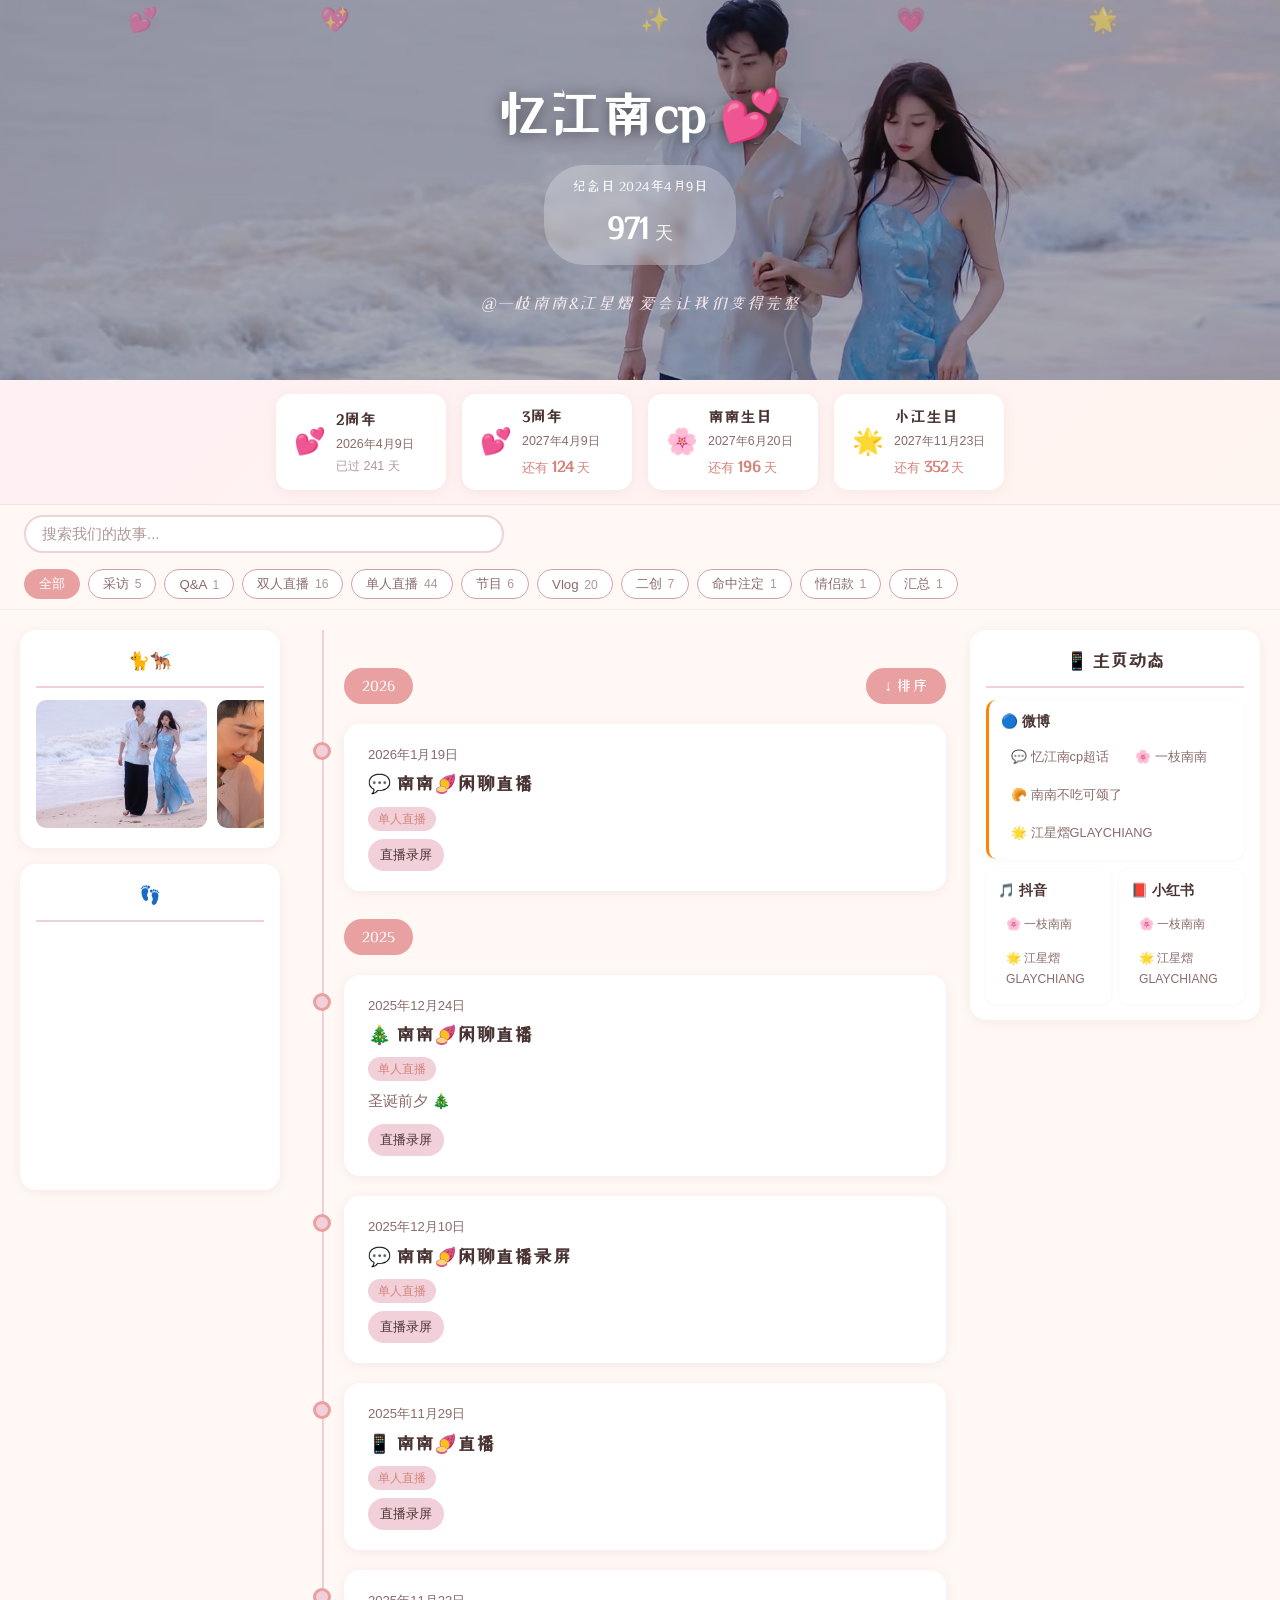
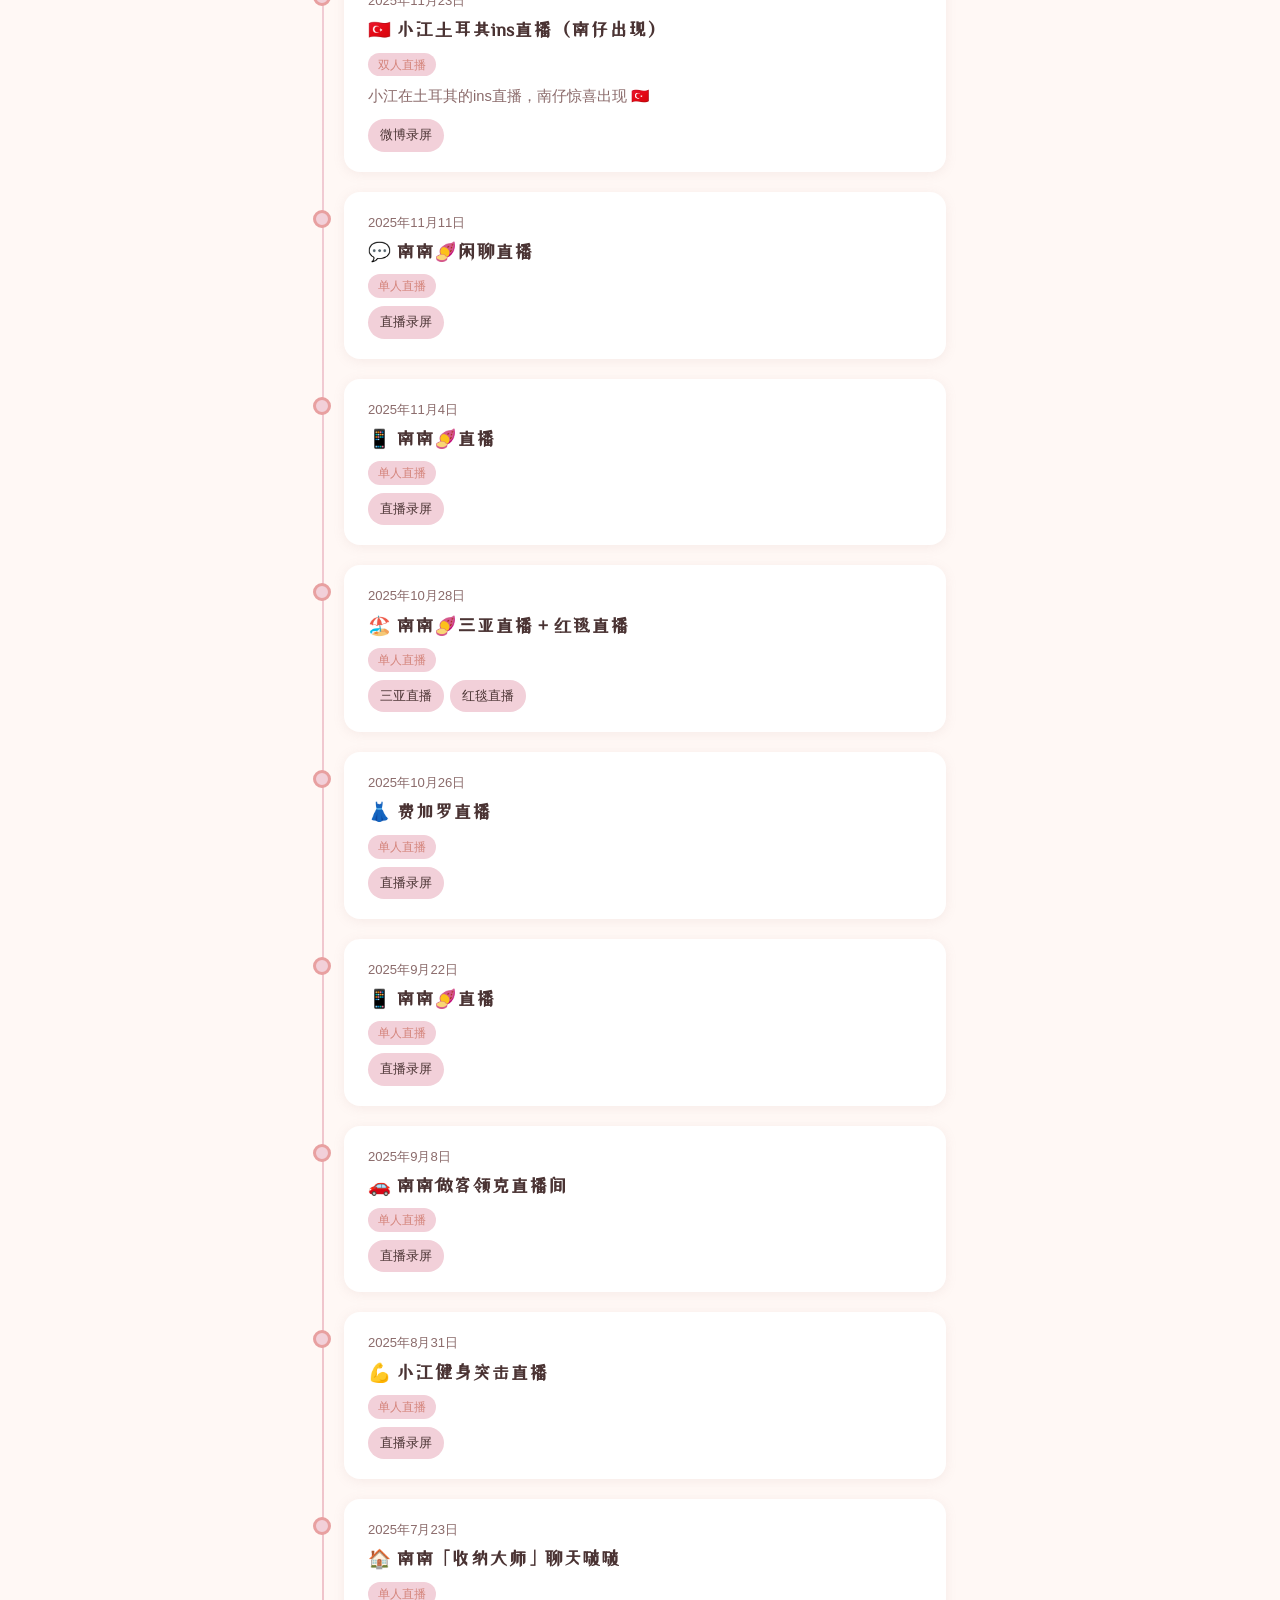
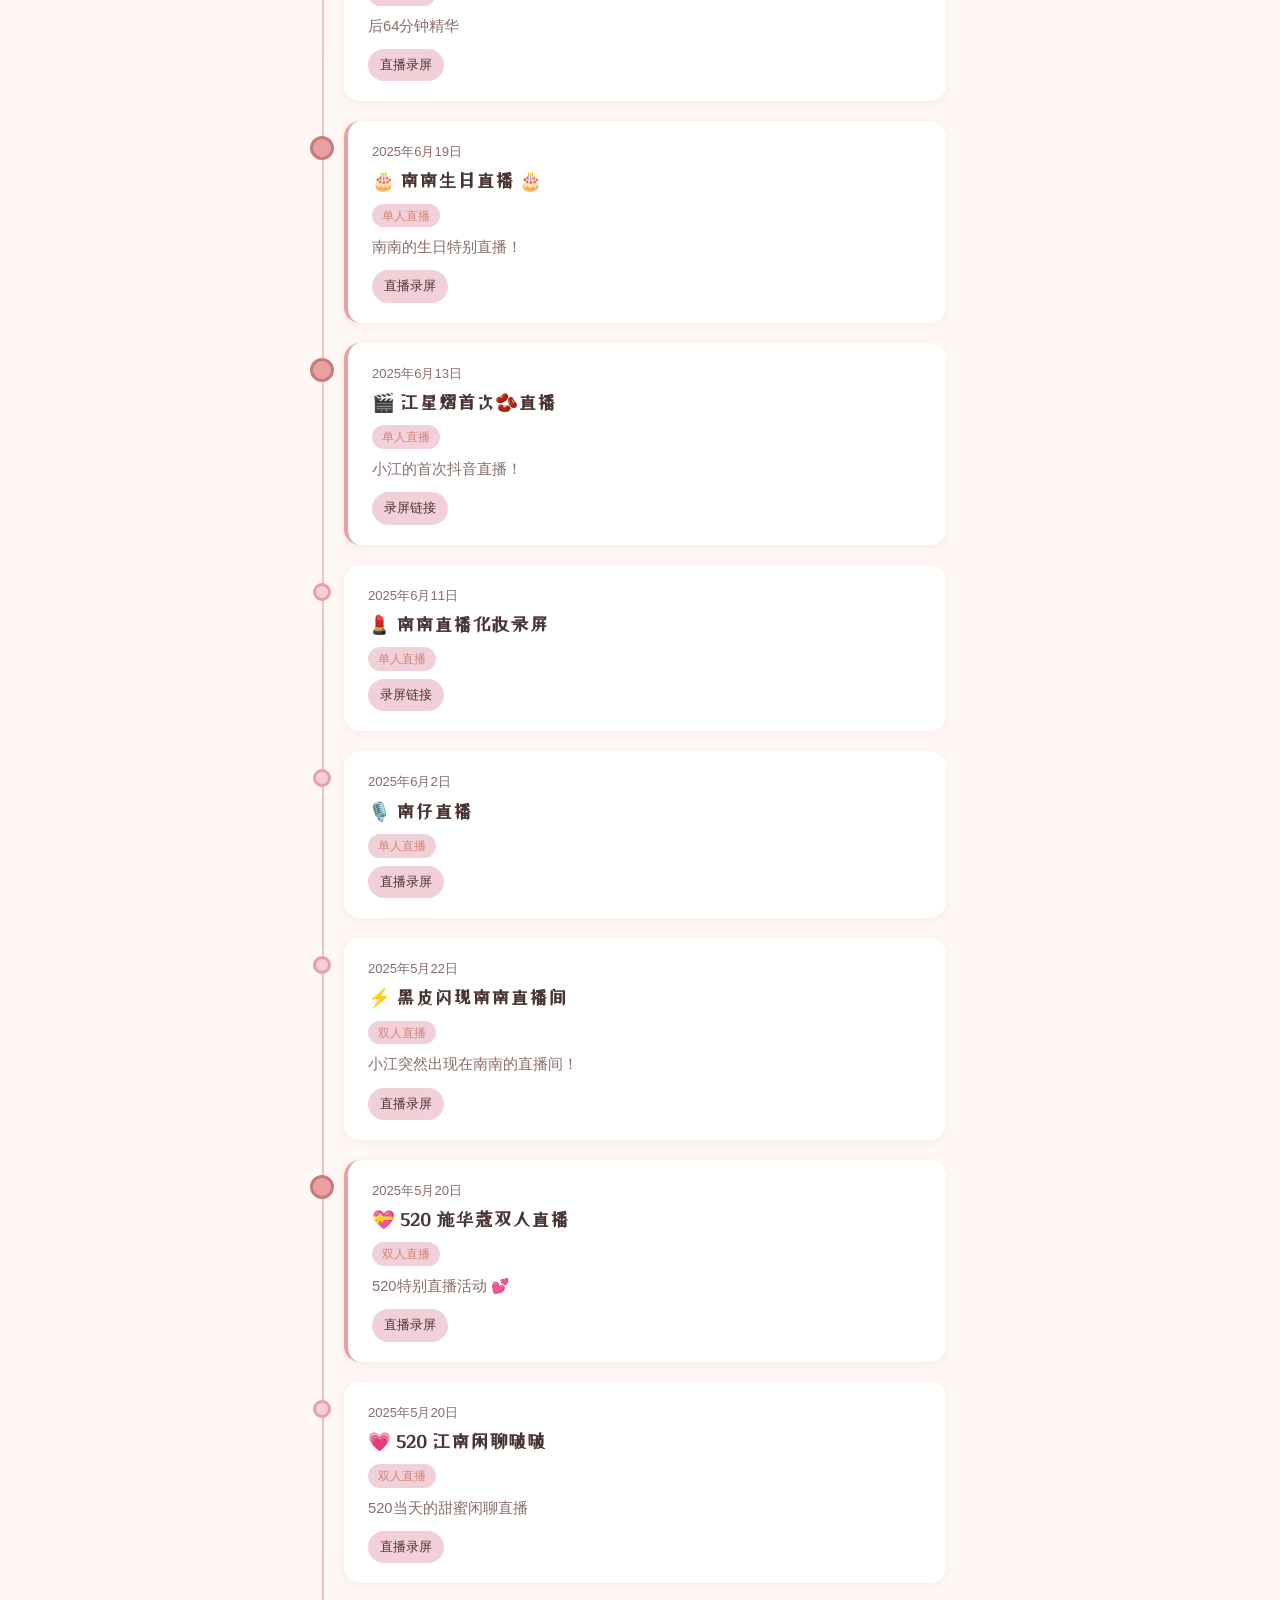
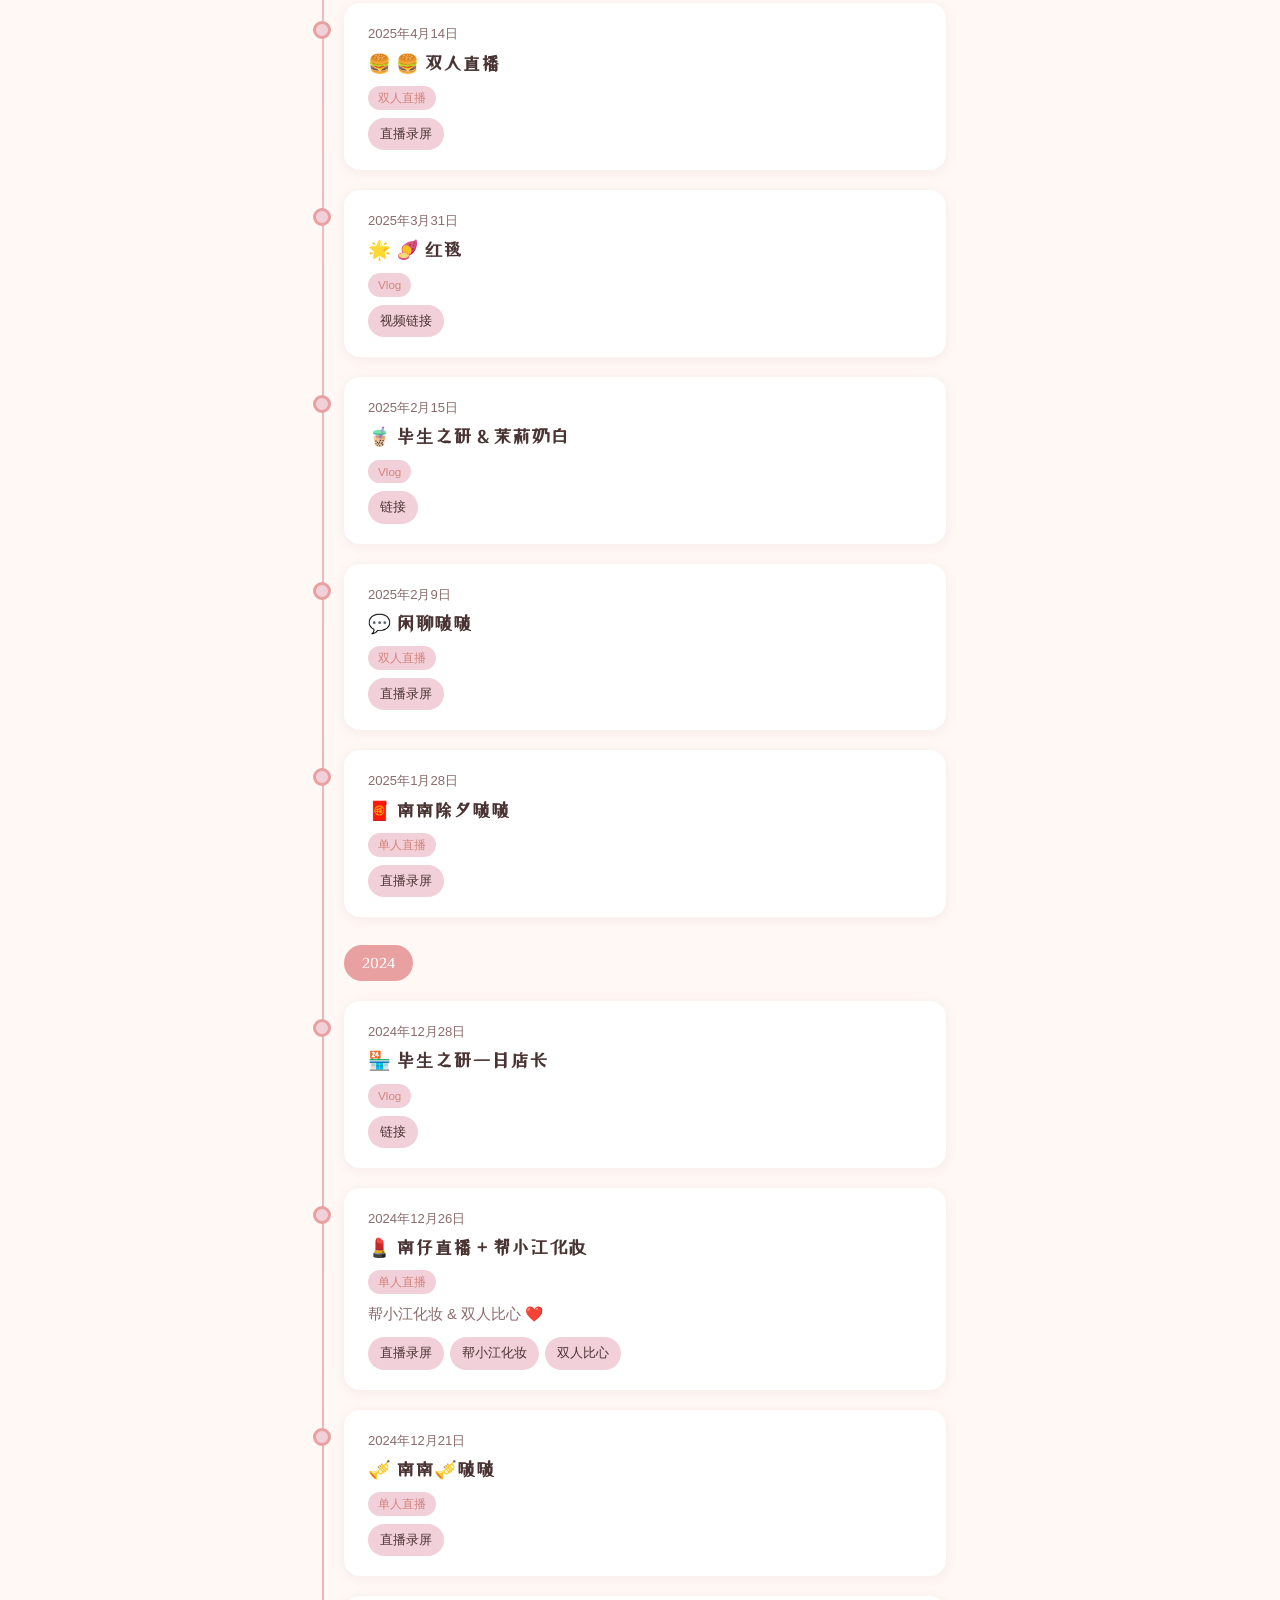
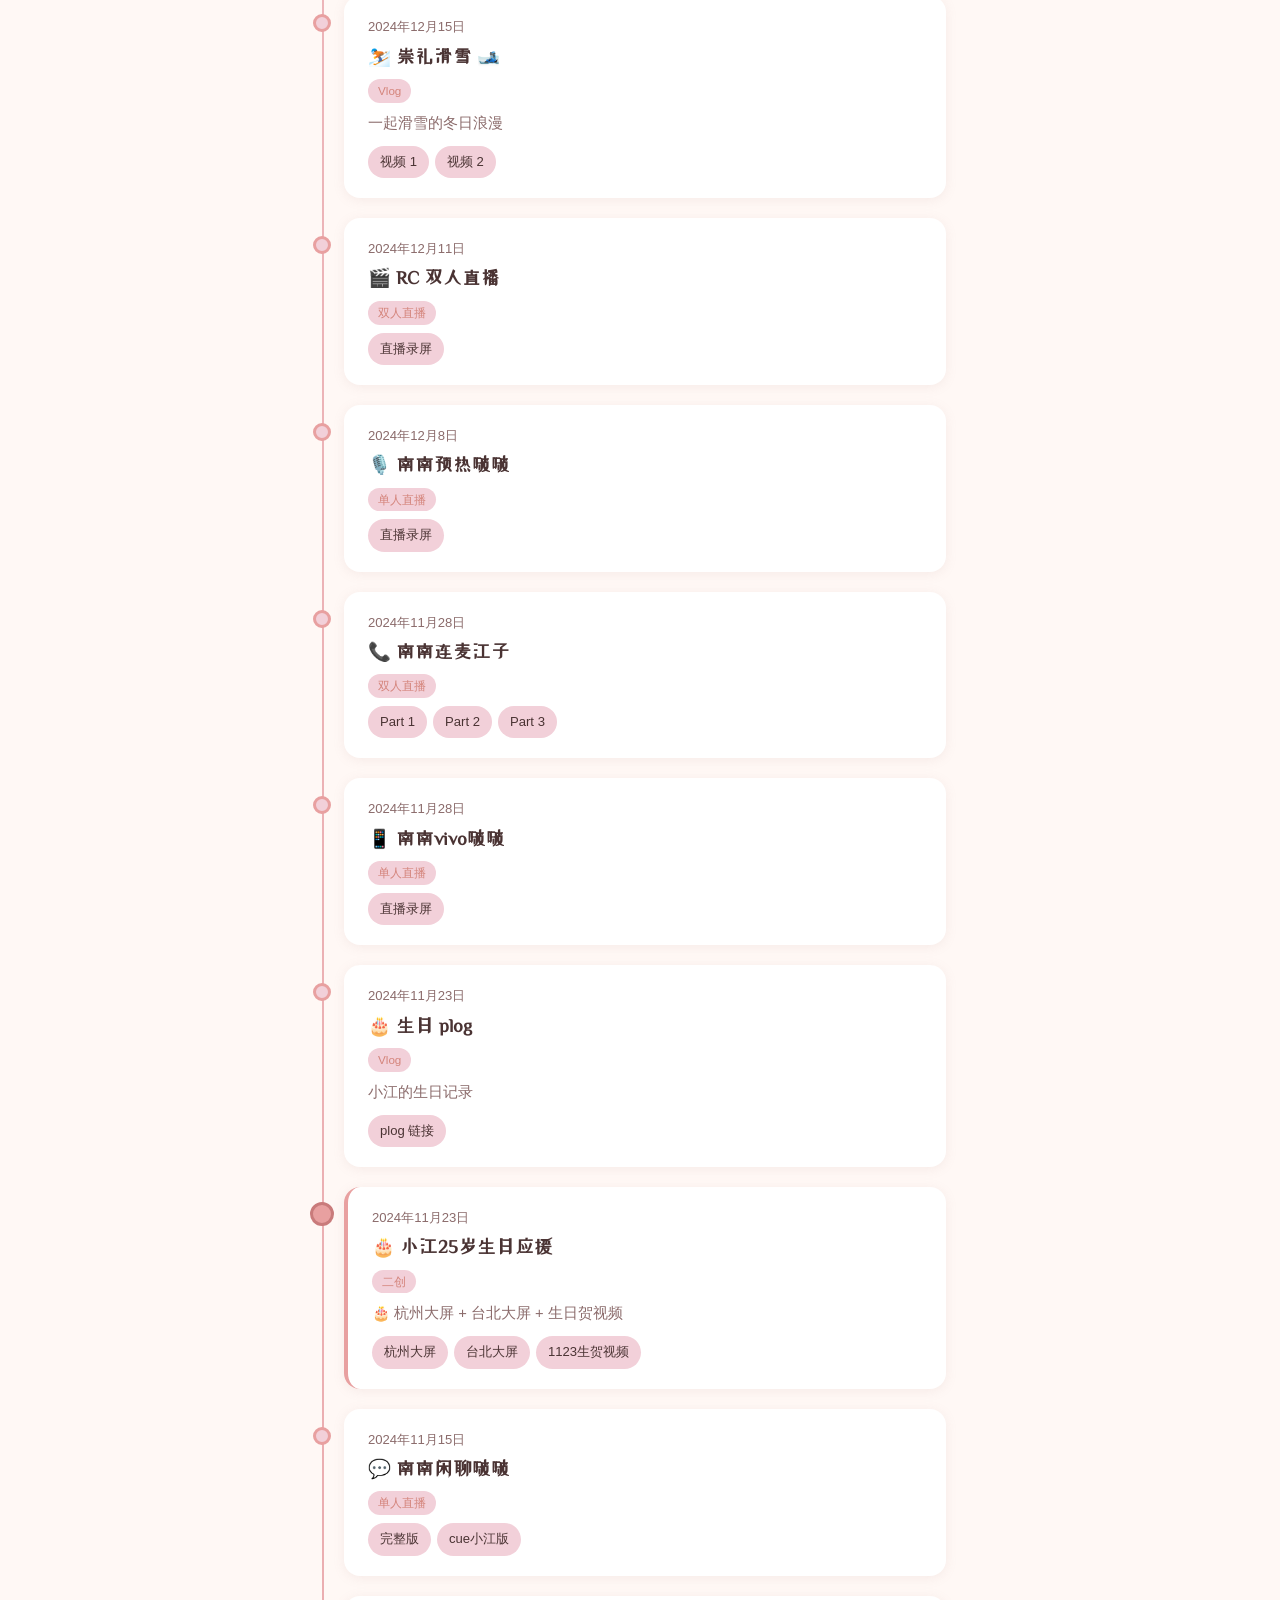
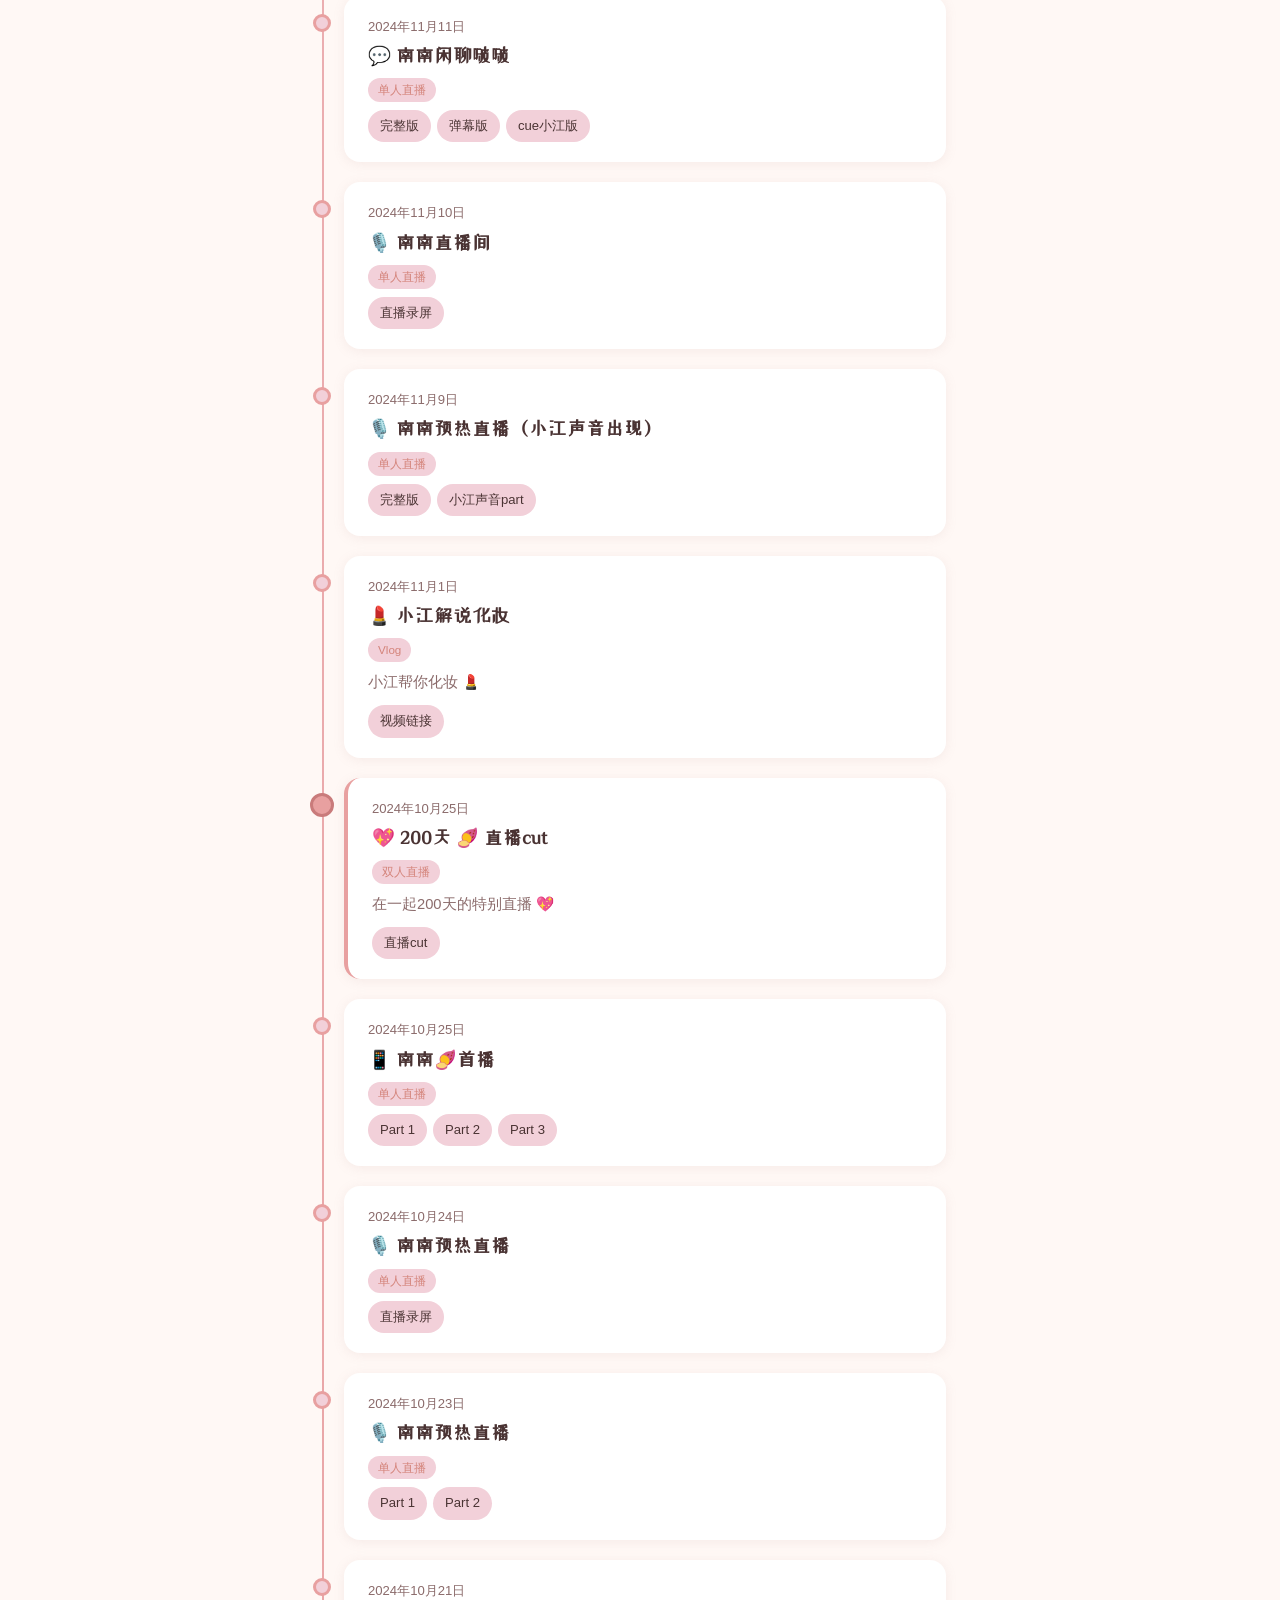
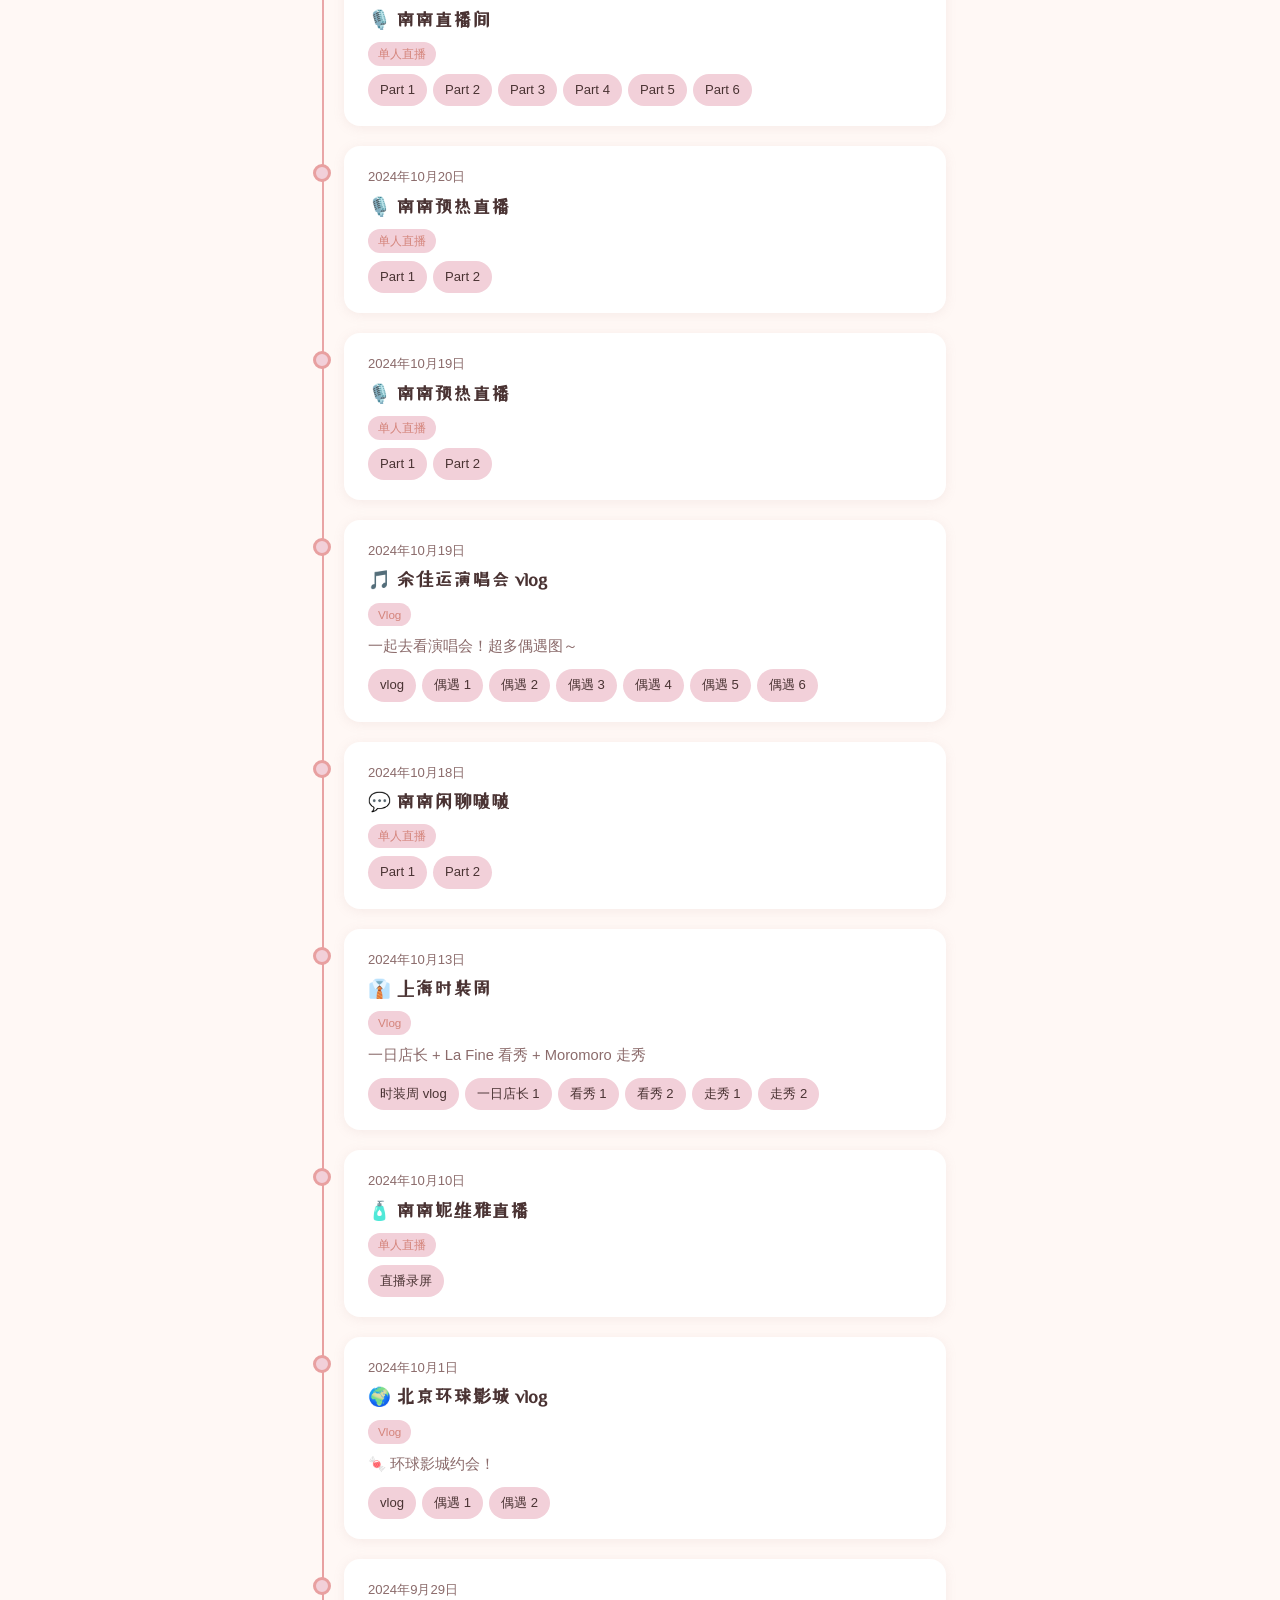
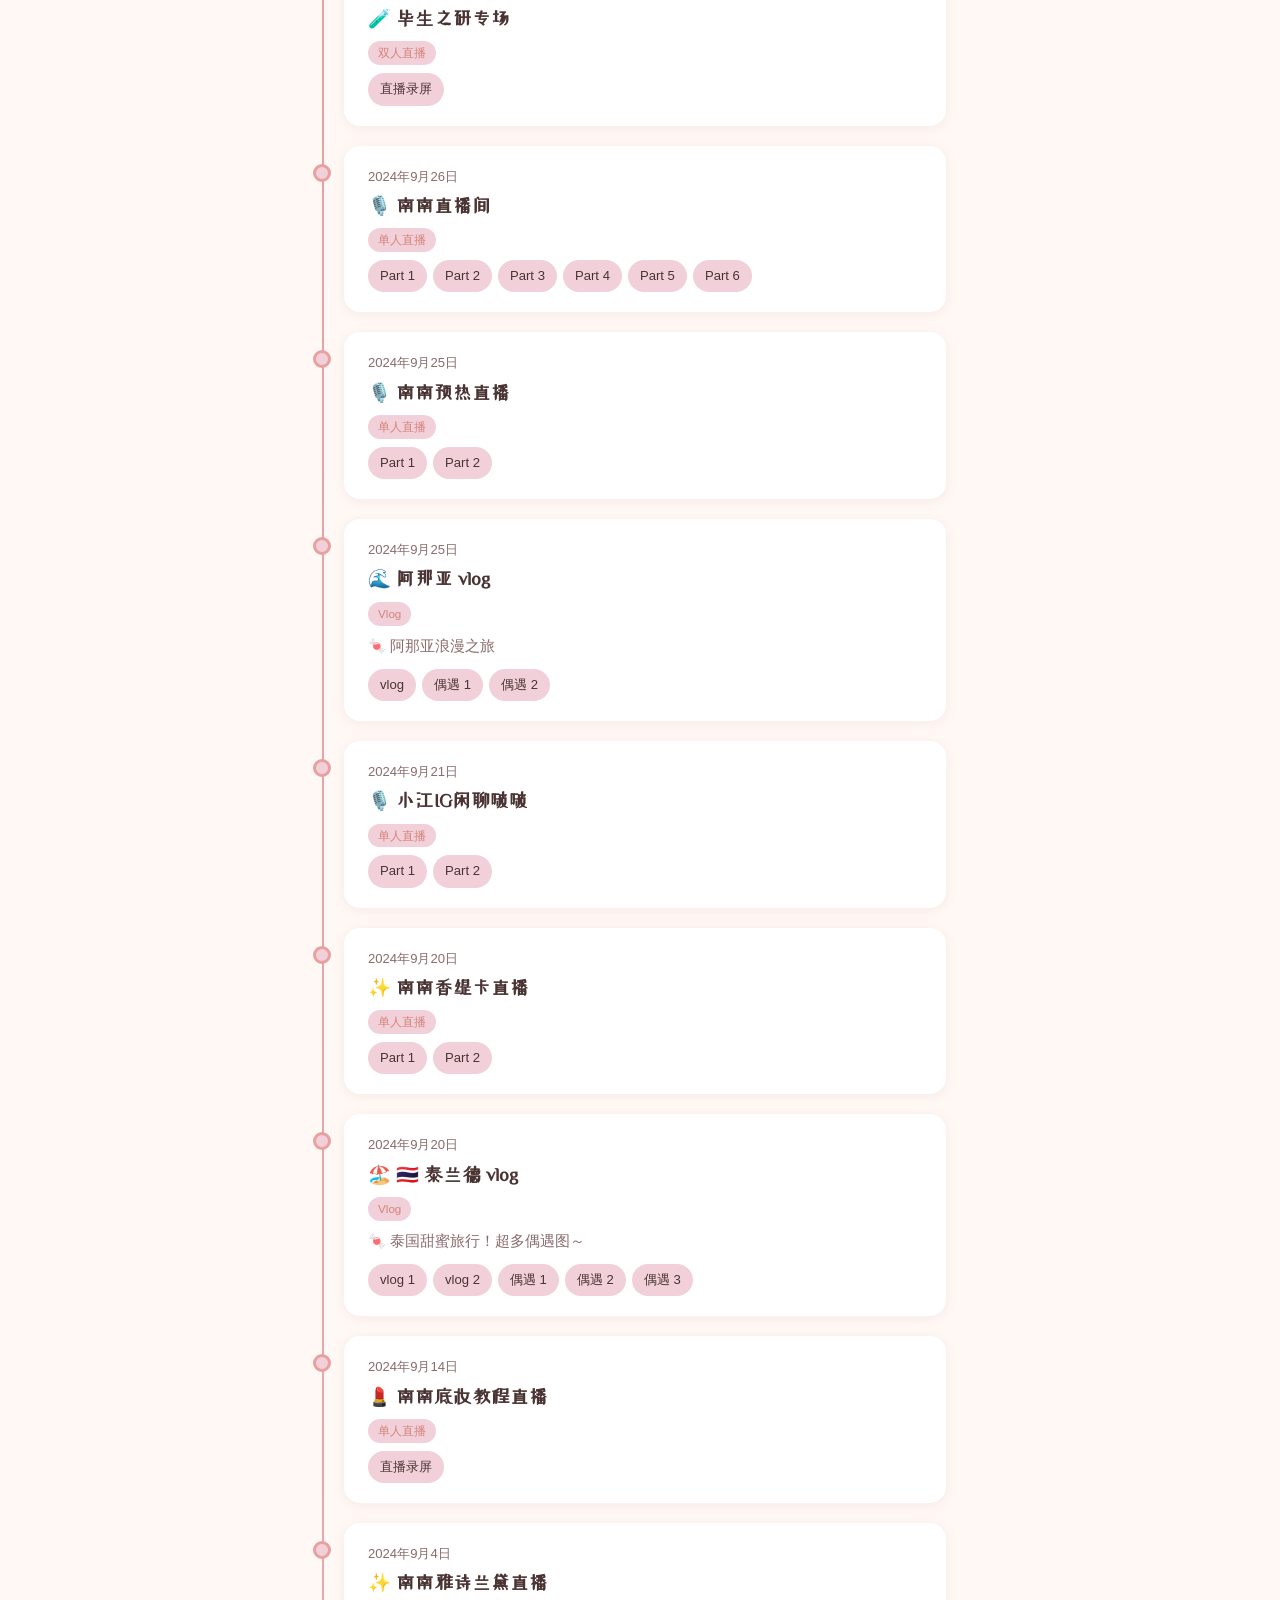
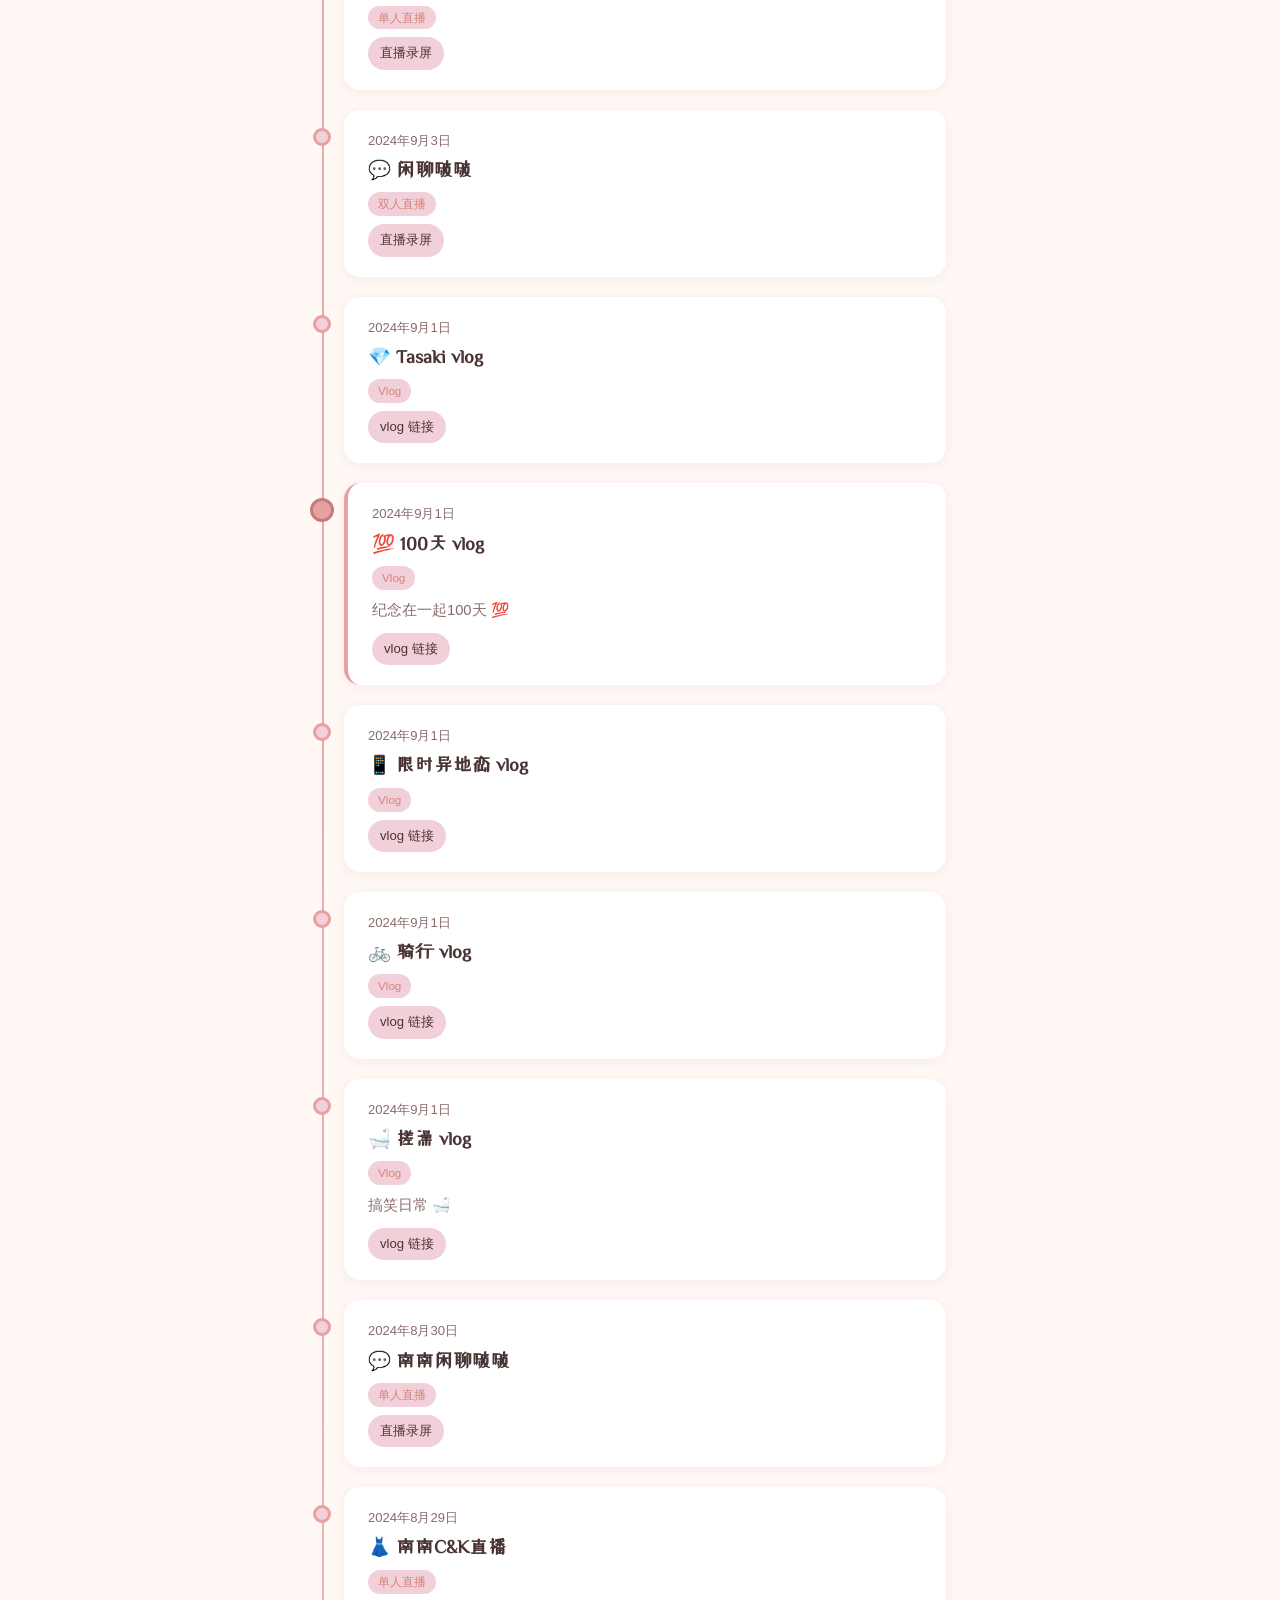
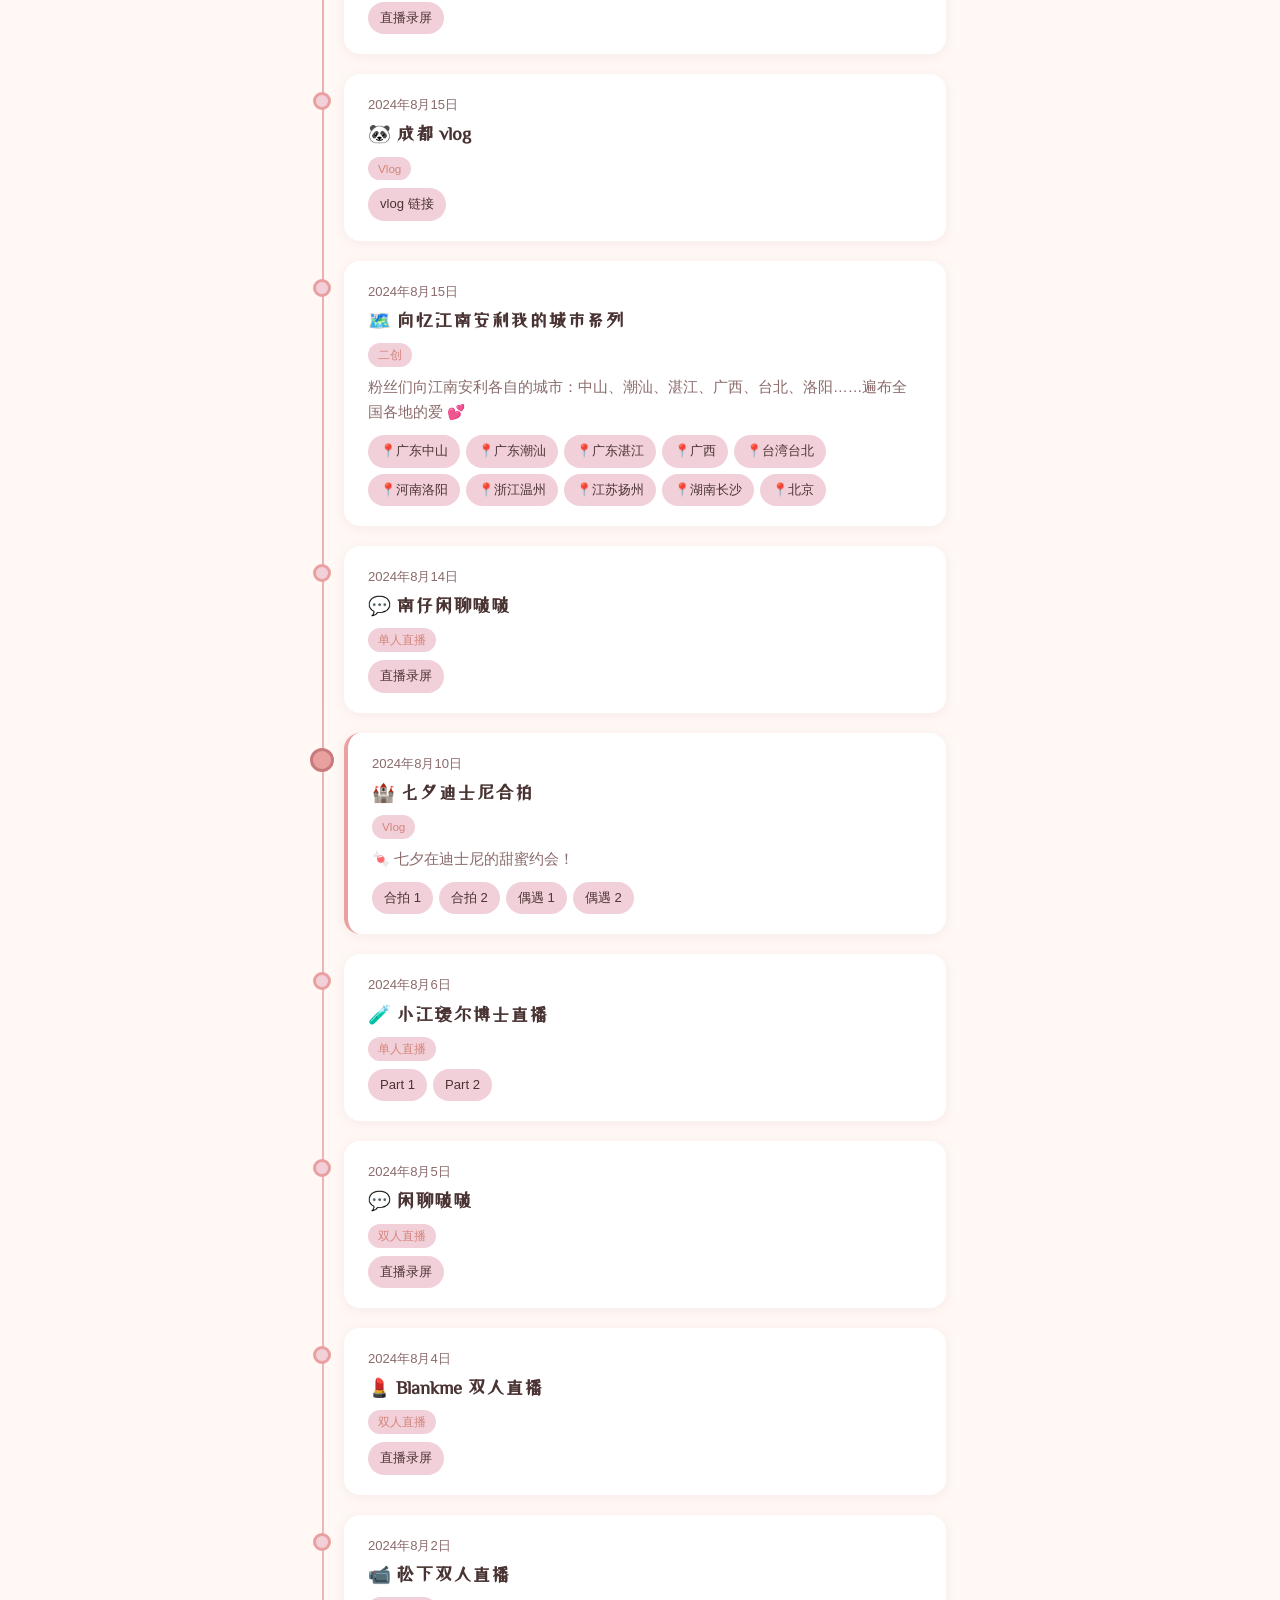
==== commit cdf398bb: "江星熠改为江星熠GLAYCHIANG" ====
--- a/index.html
+++ b/index.html
@@ -100,7 +100,7 @@
             <a class="plink-item" href="https://m.weibo.cn/p/1008087f9f4377e6f95c313d4c2019adb1c82f" target="_blank" rel="noopener">💬 忆江南cp超话</a>
             <a class="plink-item" href="https://weibo.com/u/6207844884" target="_blank" rel="noopener">🌸 一枝南南</a>
             <a class="plink-item" href="https://weibo.com/u/6207844884" target="_blank" rel="noopener">🥐 南南不吃可颂了</a>
-            <a class="plink-item" href="https://weibo.com/u/7915358411" target="_blank" rel="noopener">🌟 江星熠（江尚儒）</a>
+            <a class="plink-item" href="https://weibo.com/u/7915358411" target="_blank" rel="noopener">🌟 江星熠GLAYCHIANG</a>
           </div>
         </div>
 
@@ -111,7 +111,7 @@
             <div class="platform-header">🎵 抖音</div>
             <div class="platform-links">
               <a class="plink-item" href="https://www.douyin.com/user/MS4wLjABAAAAbY-P2k3HKZ8_aJXenEdJpRBW3yldUYN-VAkzucwRi24" target="_blank" rel="noopener">🌸 一枝南南</a>
-              <a class="plink-item" href="https://www.douyin.com/user/MS4wLjABAAAAwLq6euIvZ4xpdGf4BQzh3zxlvmnqlNMUPOfy1ClbsMk" target="_blank" rel="noopener">🌟 江星熠（江尚儒）</a>
+              <a class="plink-item" href="https://www.douyin.com/user/MS4wLjABAAAAwLq6euIvZ4xpdGf4BQzh3zxlvmnqlNMUPOfy1ClbsMk" target="_blank" rel="noopener">🌟 江星熠GLAYCHIANG</a>
             </div>
           </div>
 
@@ -120,7 +120,7 @@
             <div class="platform-header">📕 小红书</div>
             <div class="platform-links">
               <a class="plink-item" href="https://www.xiaohongshu.com/user/profile/5604f1e6e4b1cf3ec7c681aa" target="_blank" rel="noopener">🌸 一枝南南</a>
-              <a class="plink-item" href="https://www.xiaohongshu.com/user/profile/594d505250c4b46b76bcacf6" target="_blank" rel="noopener">🌟 江星熠（江尚儒）</a>
+              <a class="plink-item" href="https://www.xiaohongshu.com/user/profile/594d505250c4b46b76bcacf6" target="_blank" rel="noopener">🌟 江星熠GLAYCHIANG</a>
             </div>
           </div>
         </div>
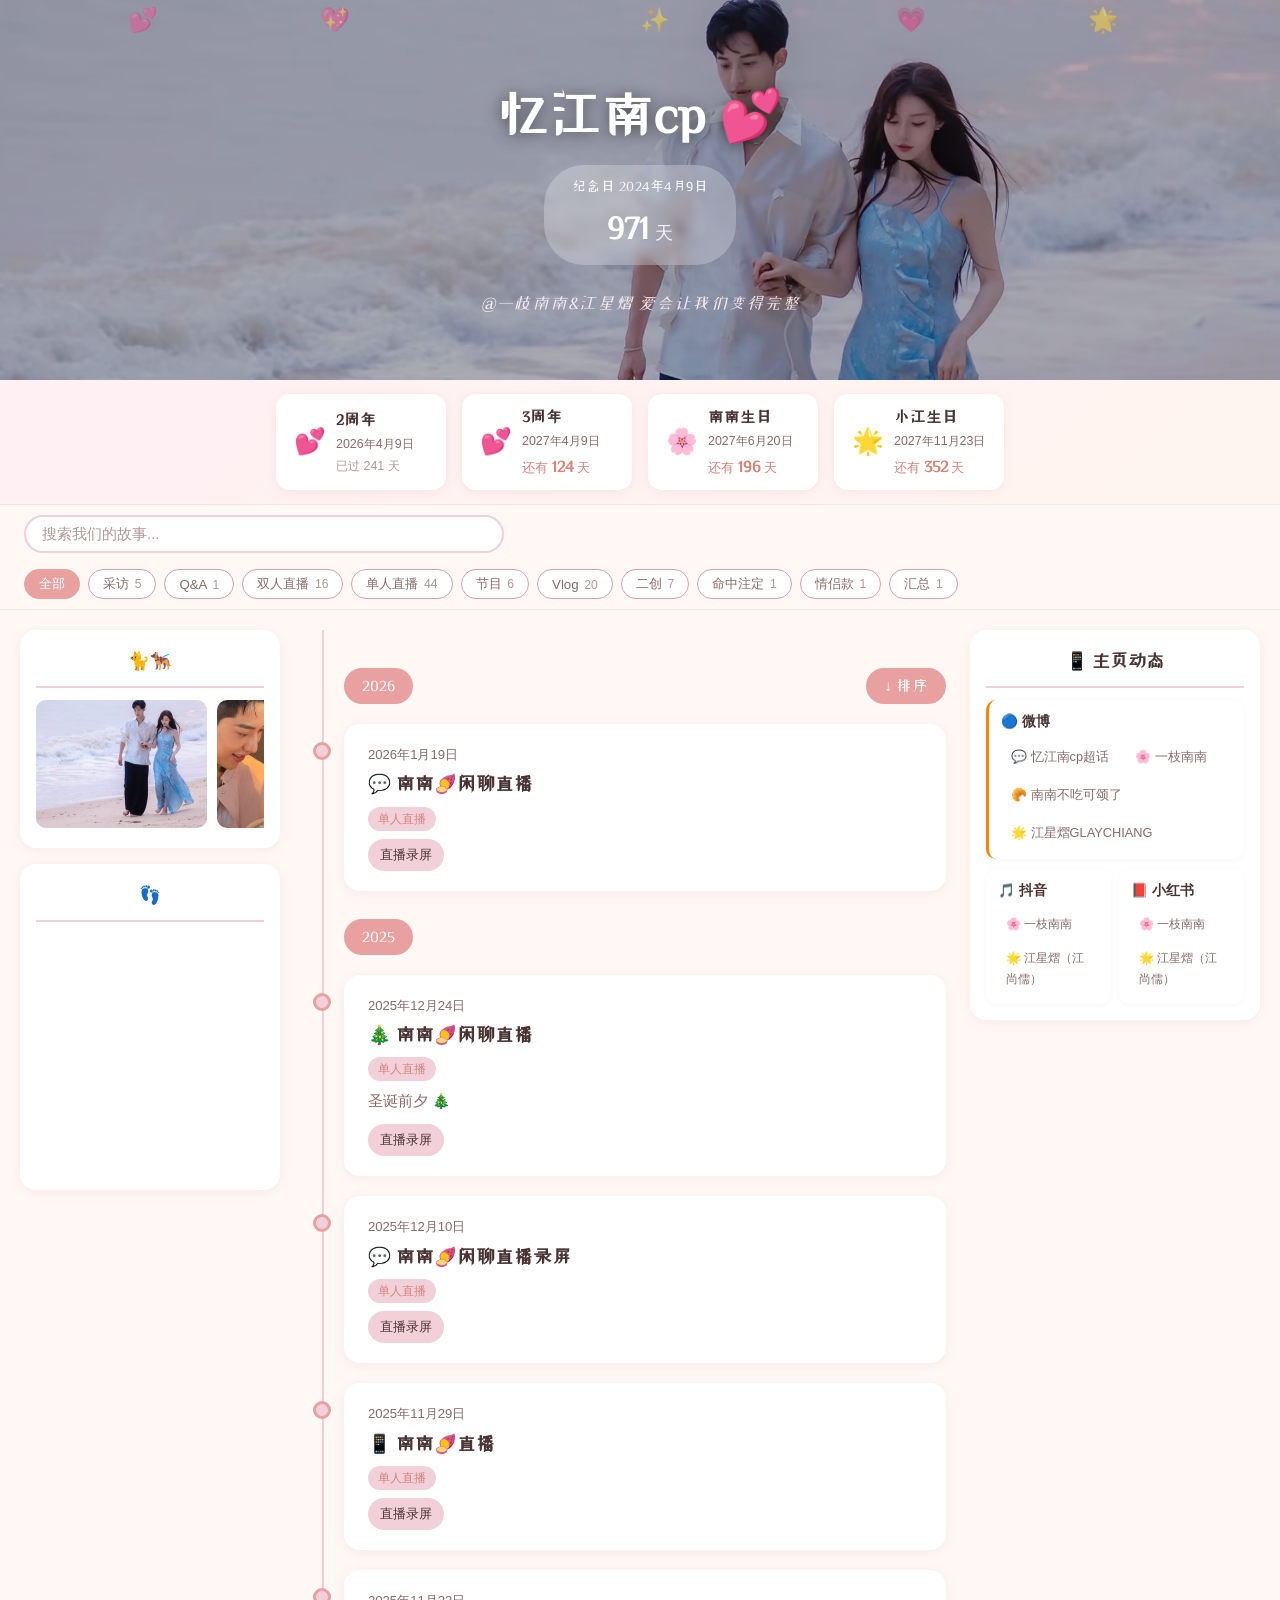
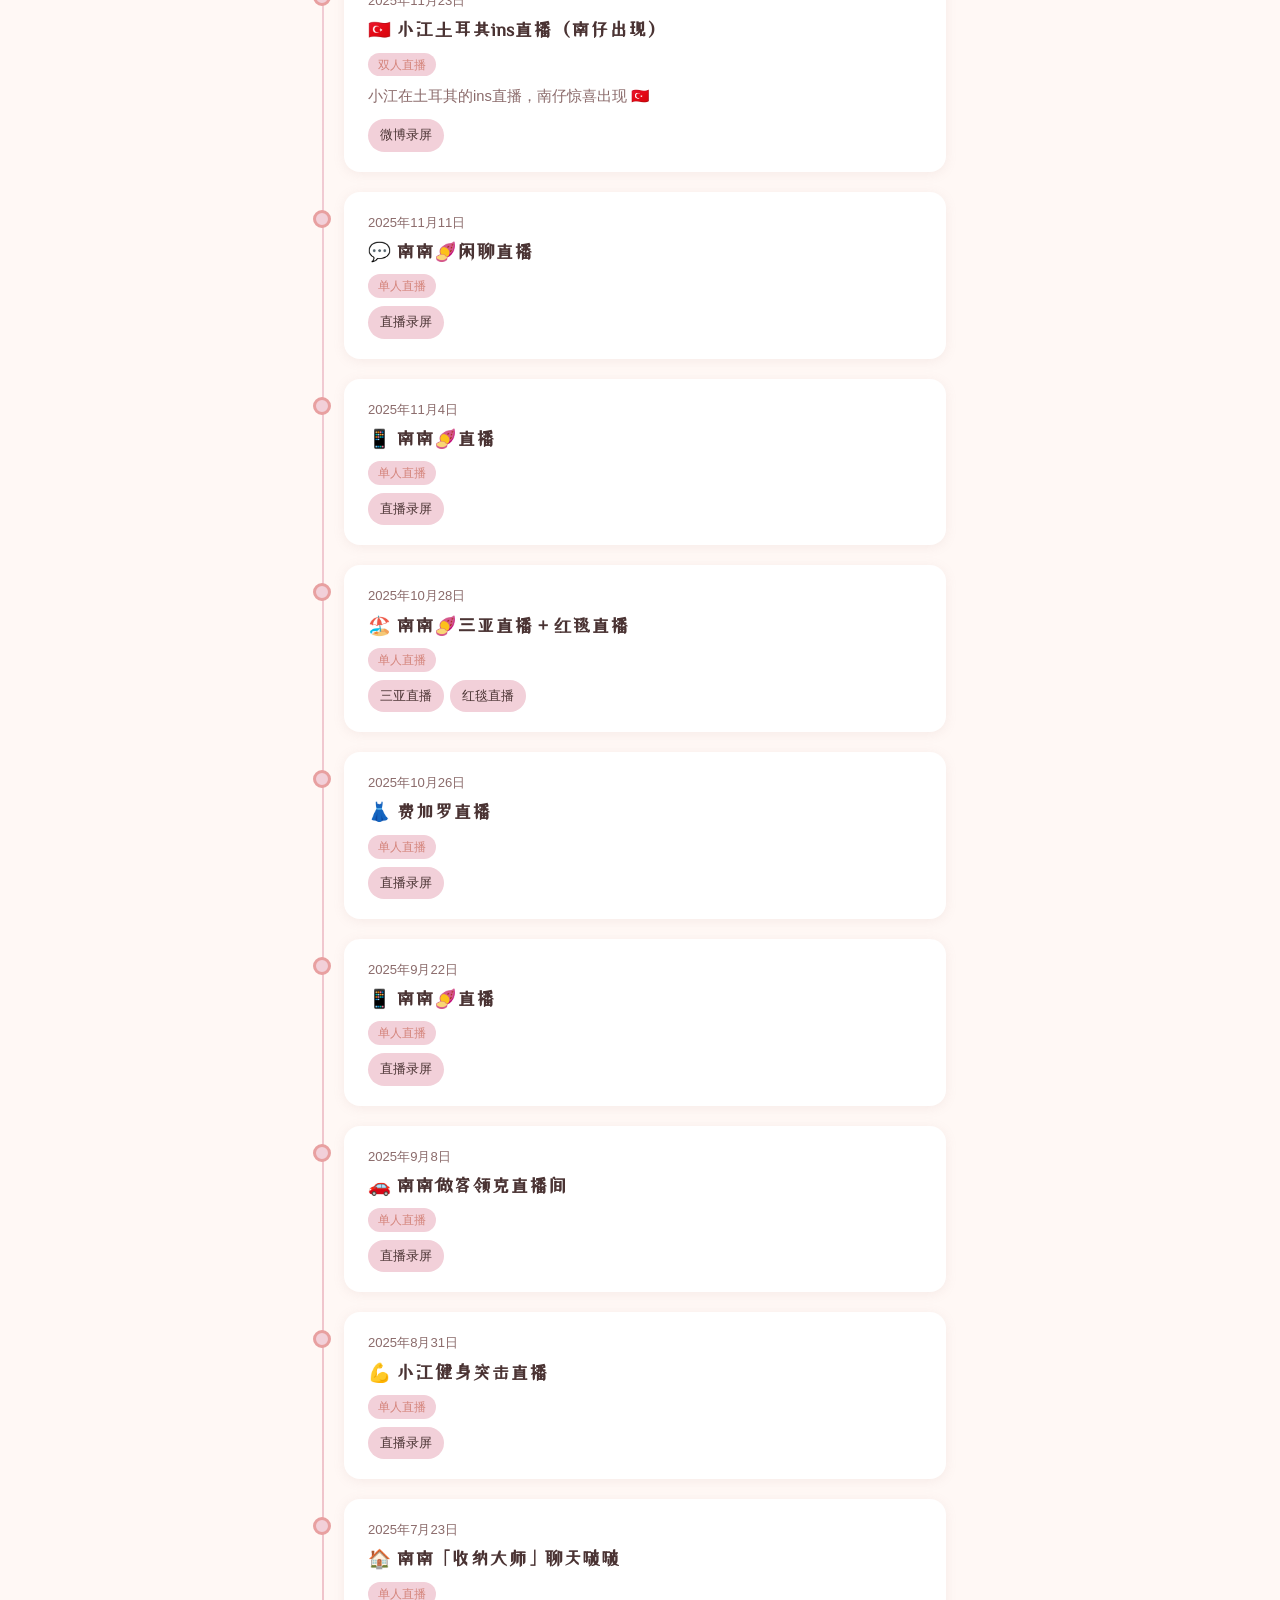
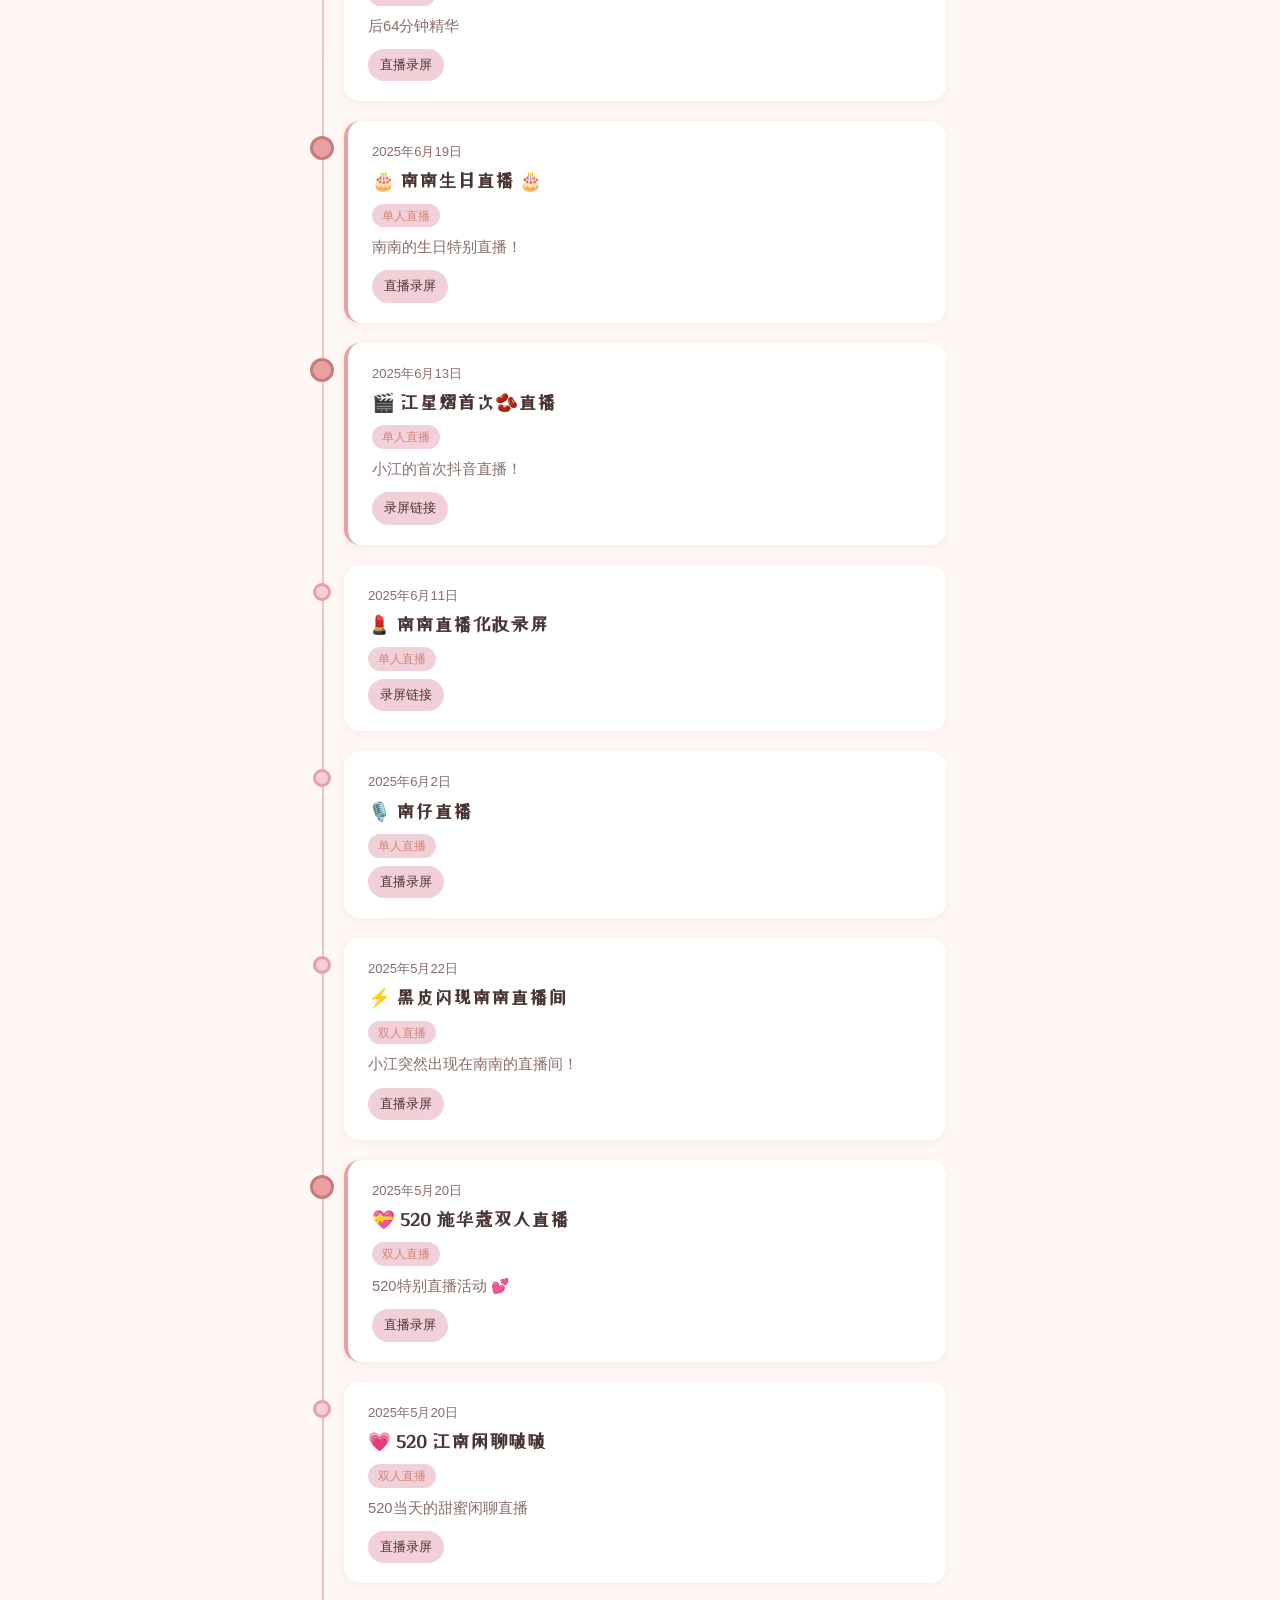
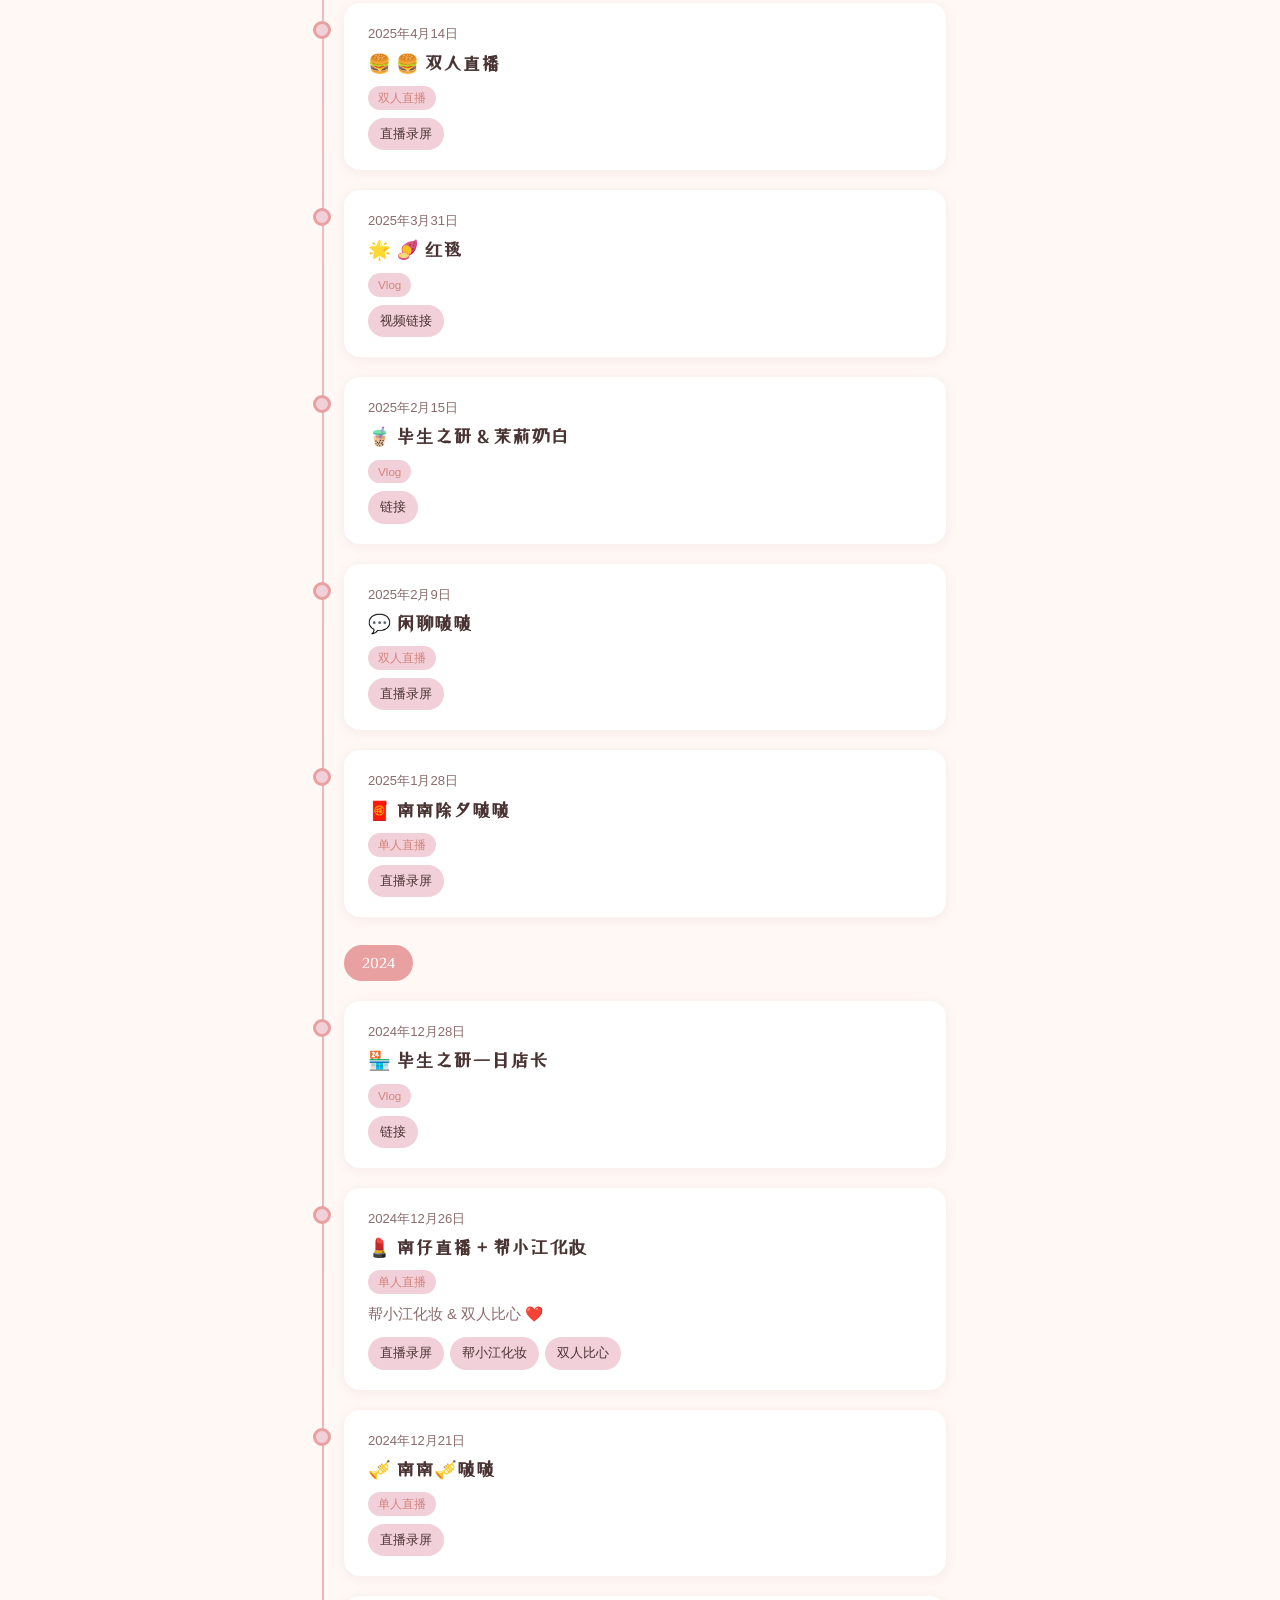
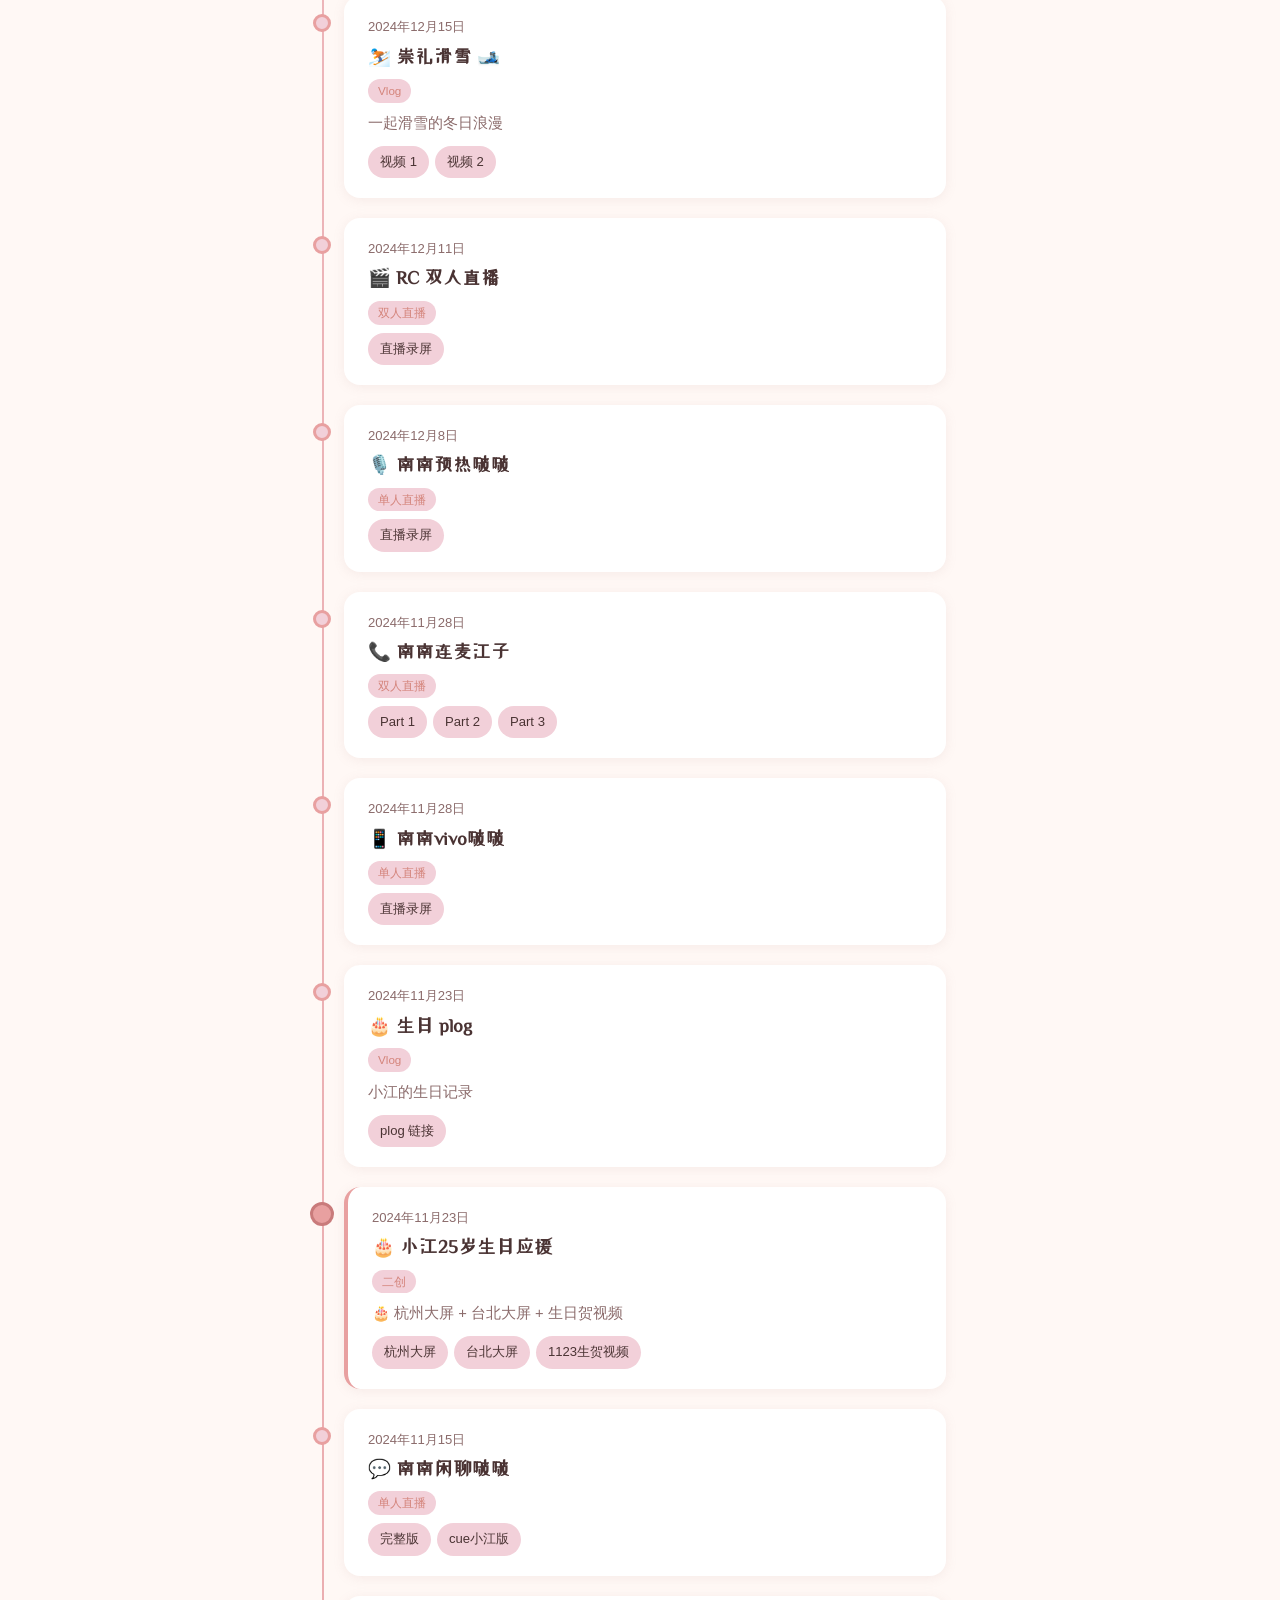
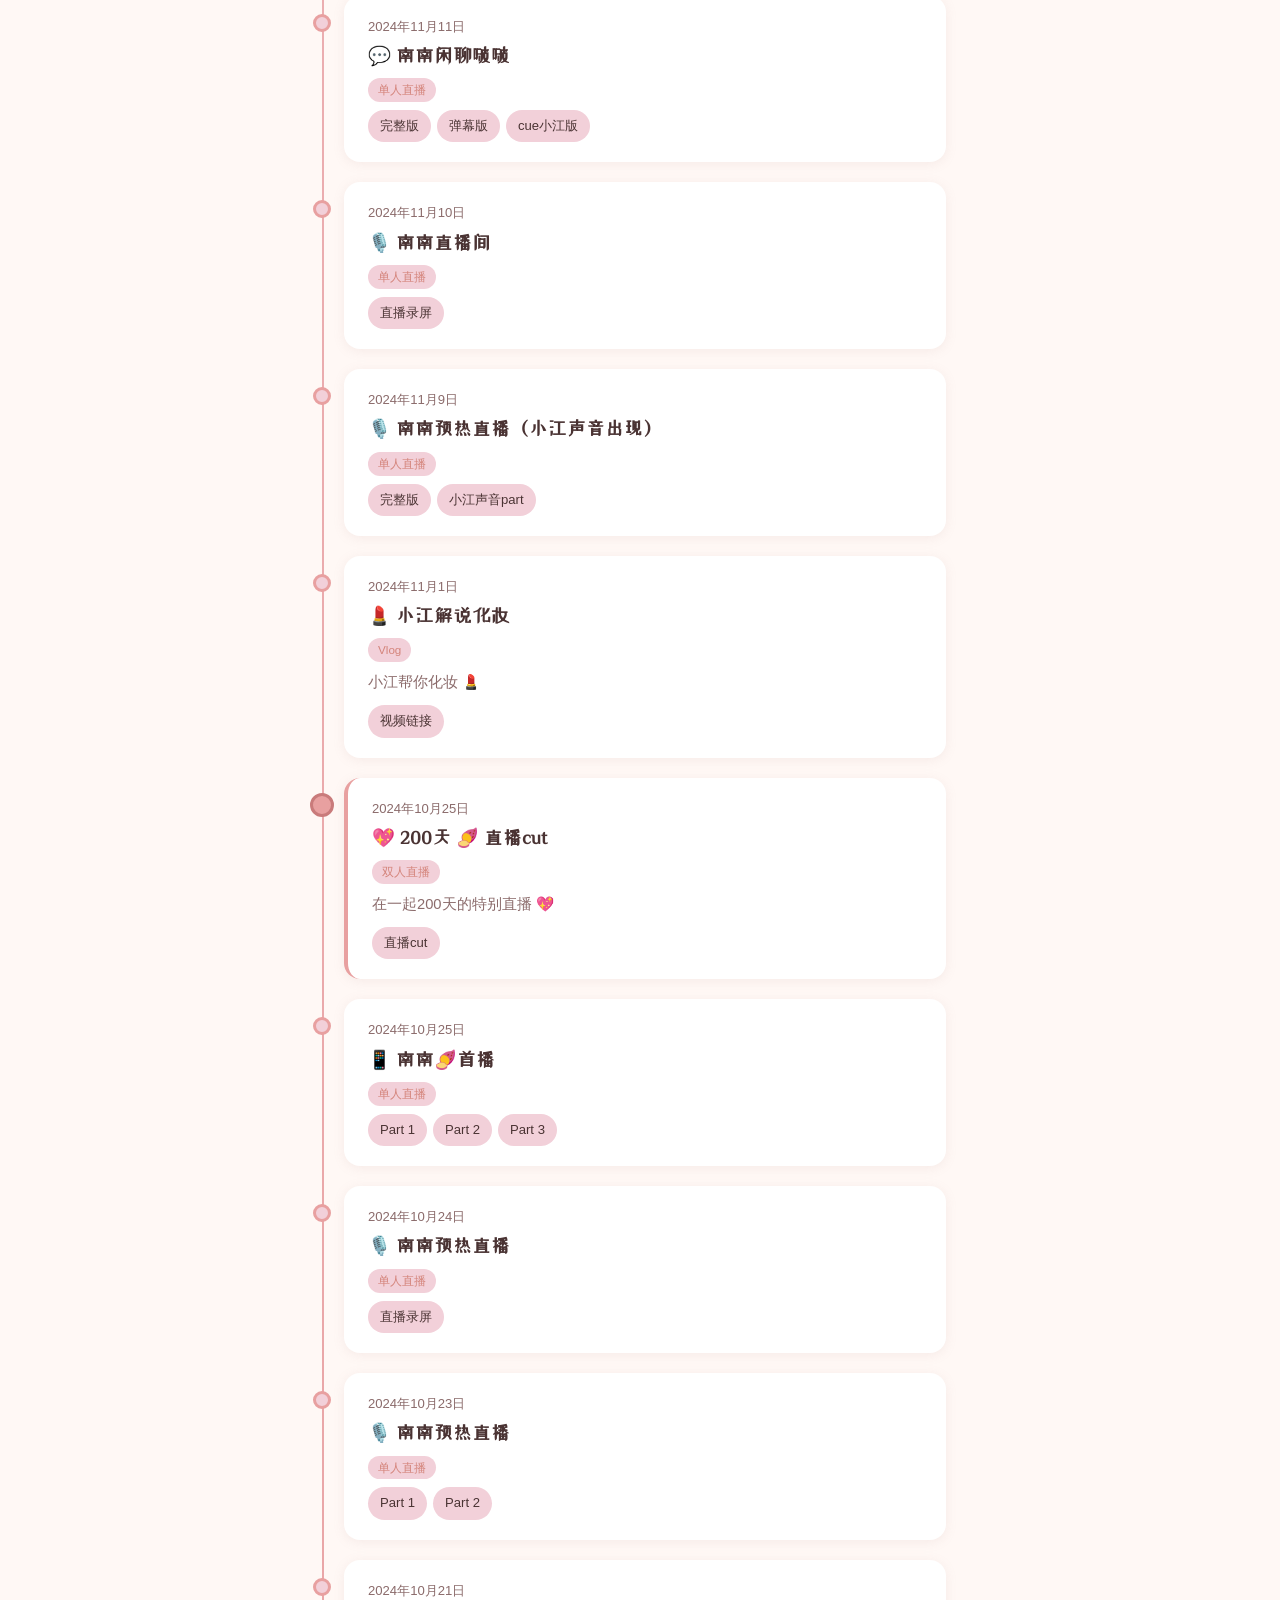
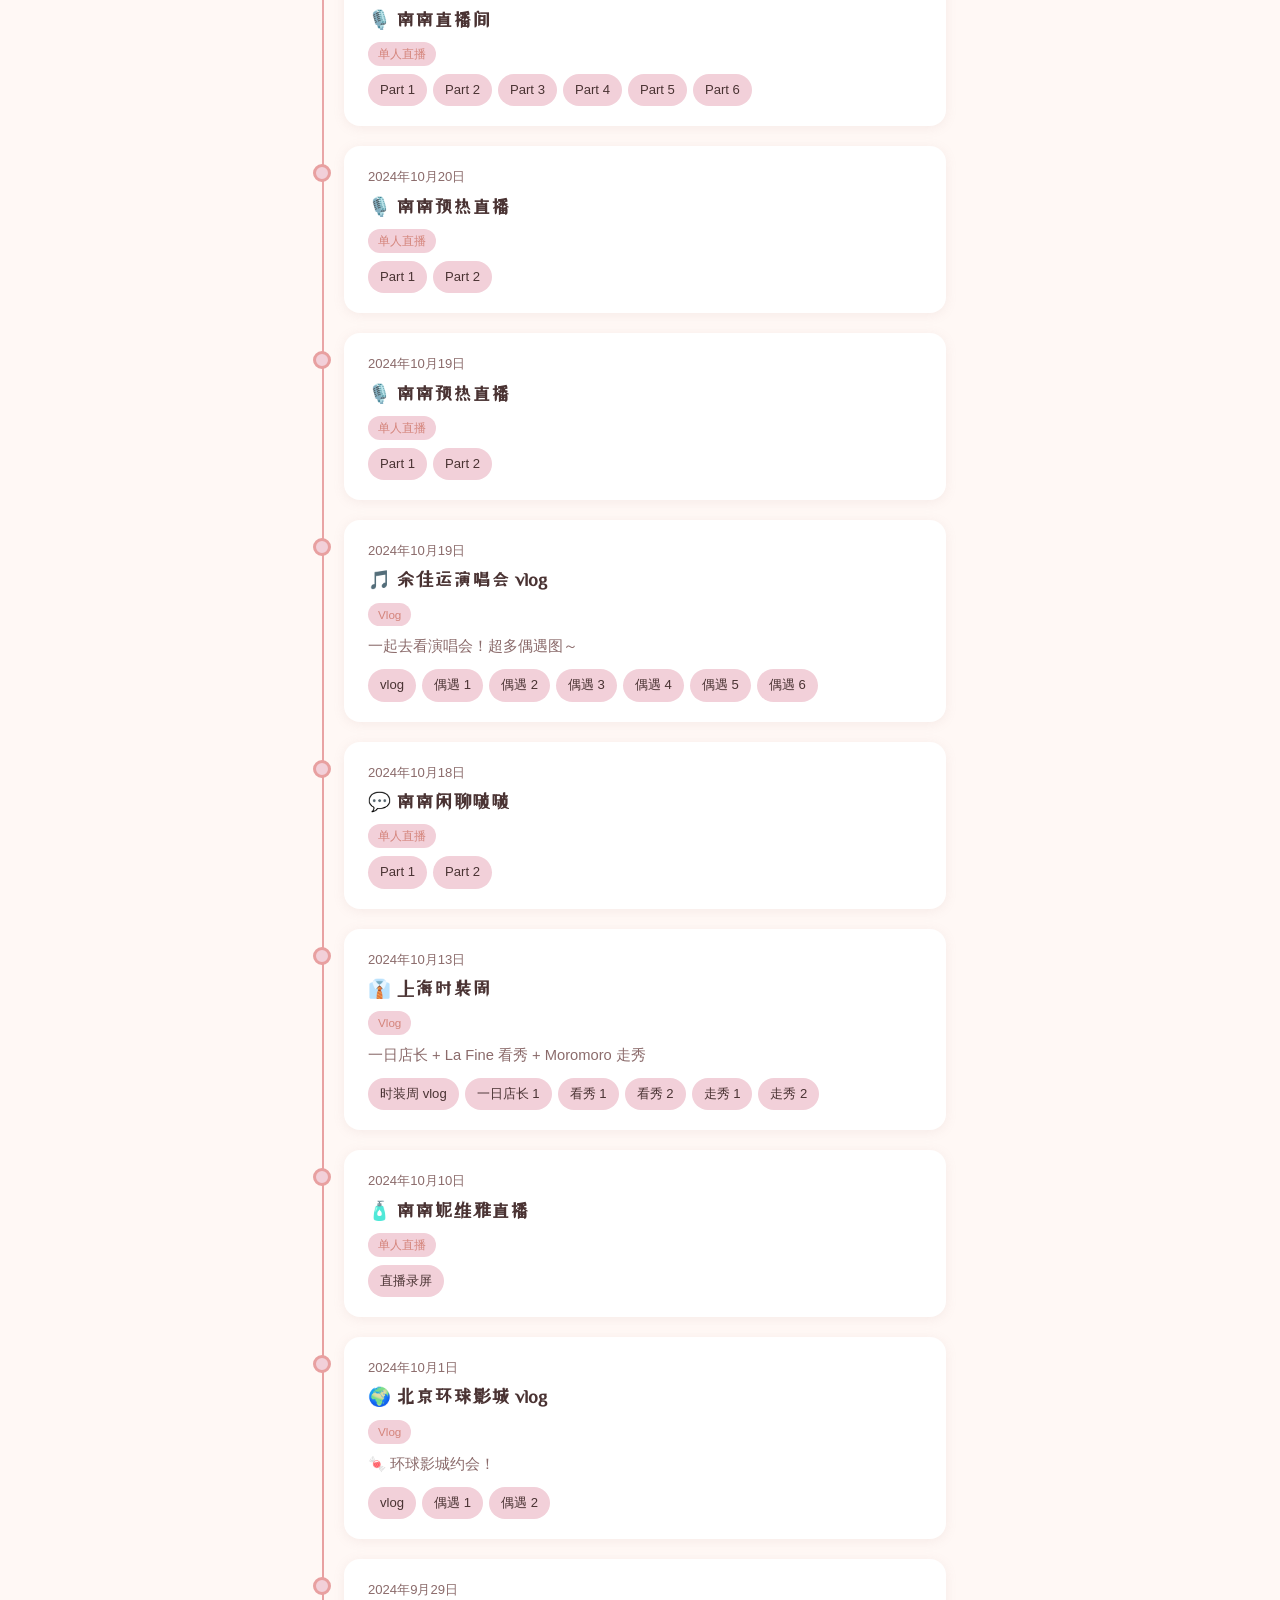
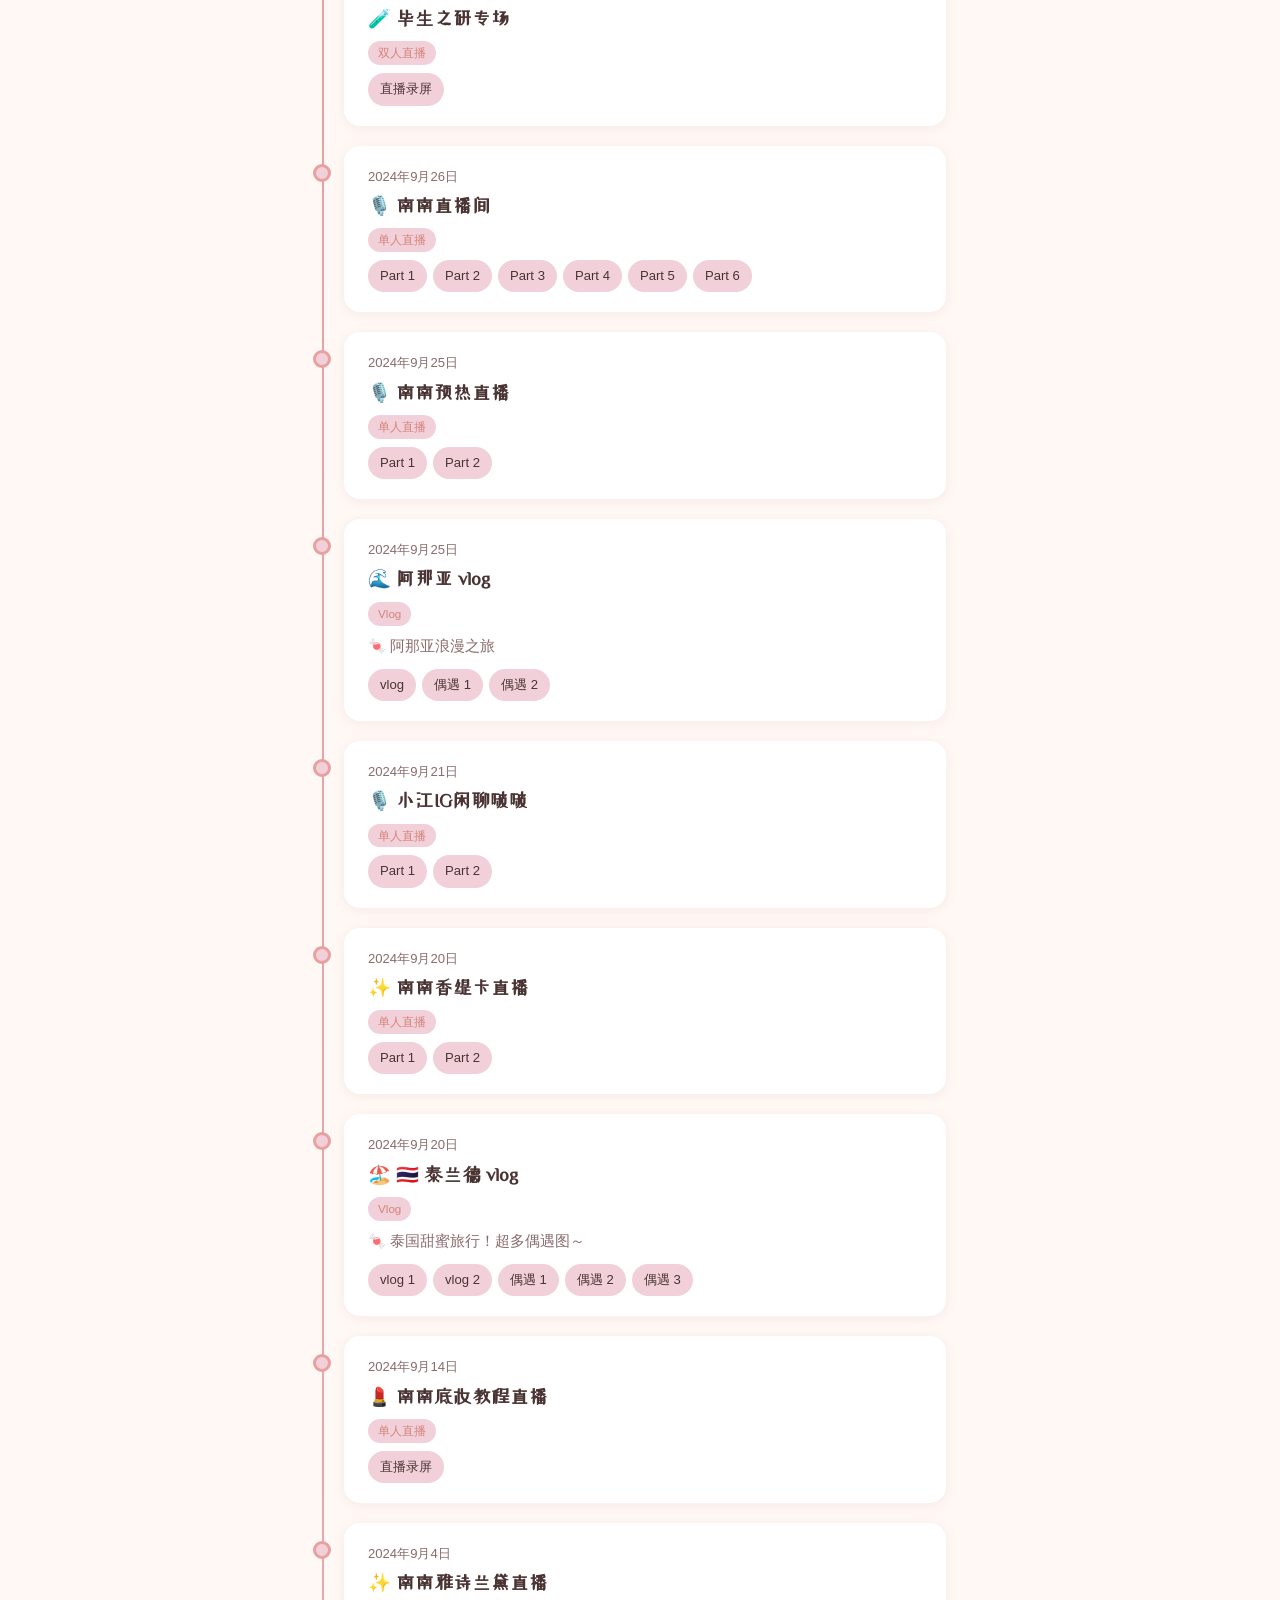
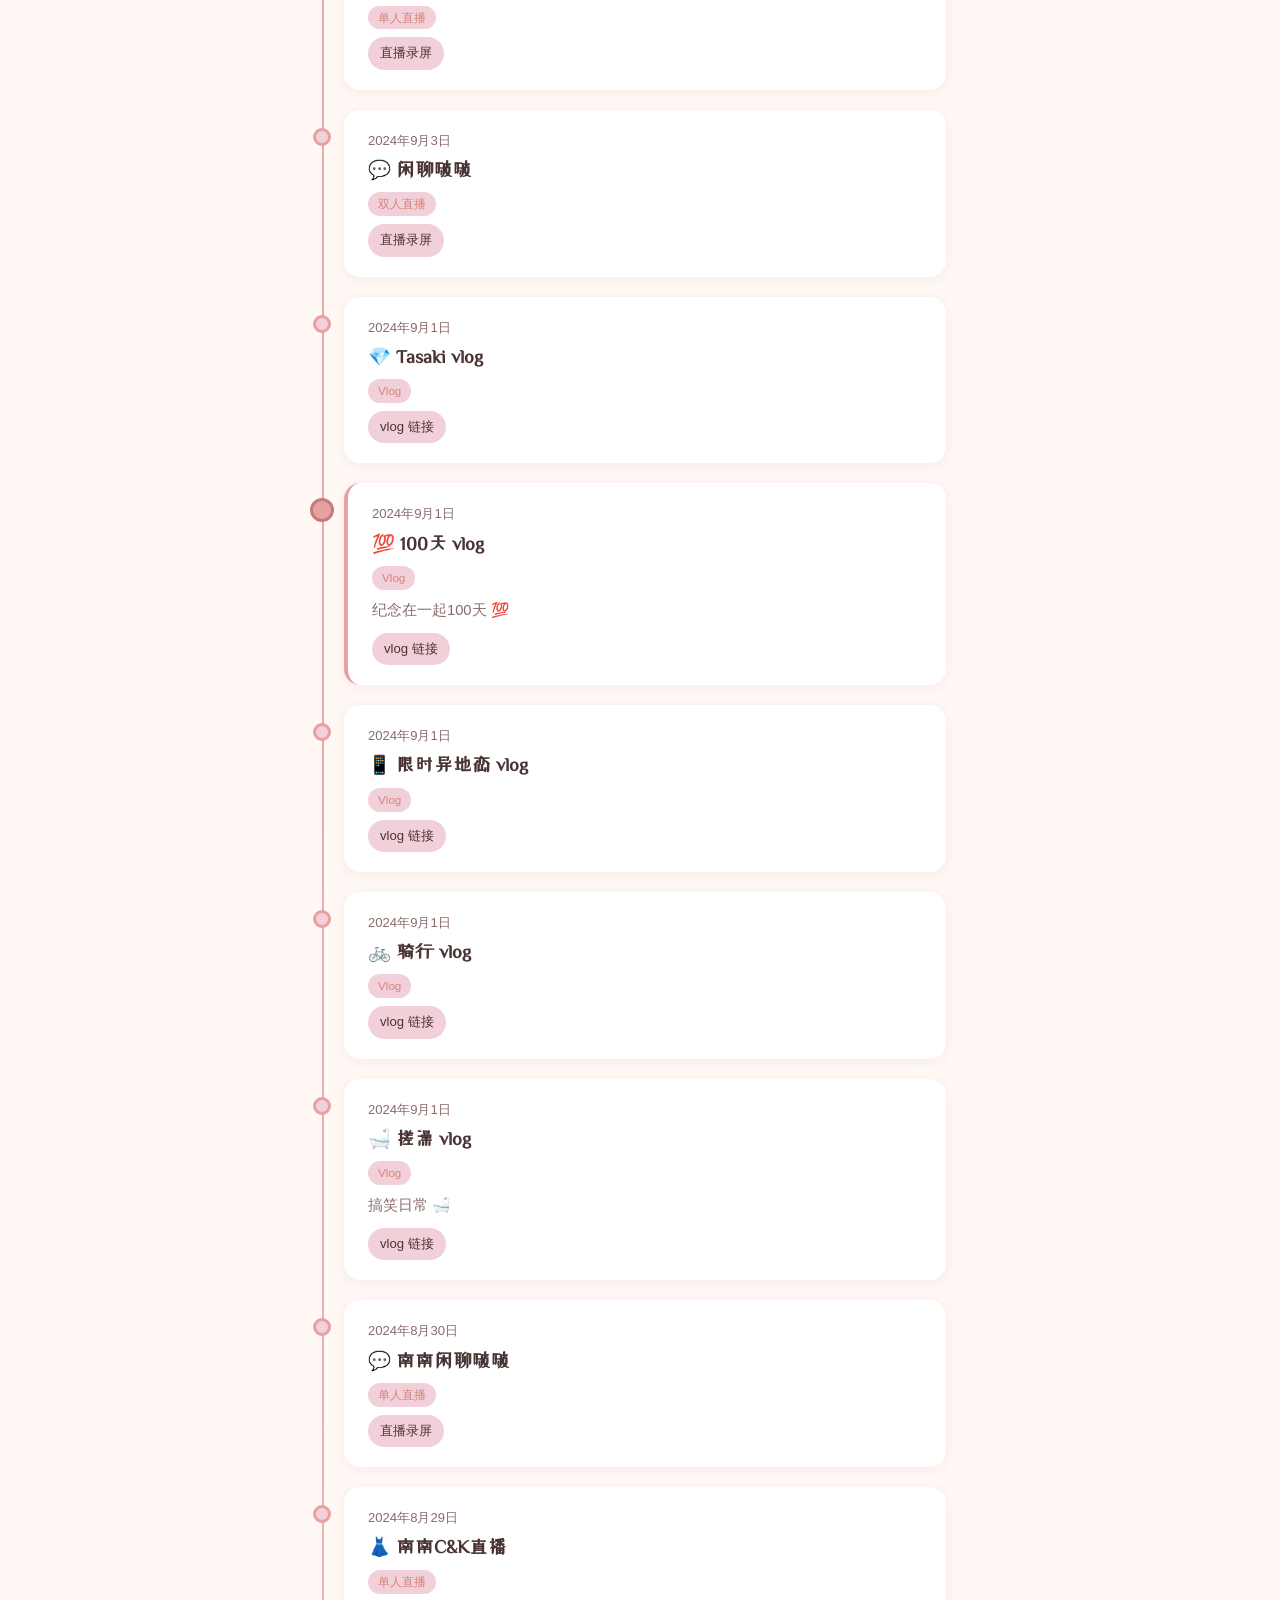
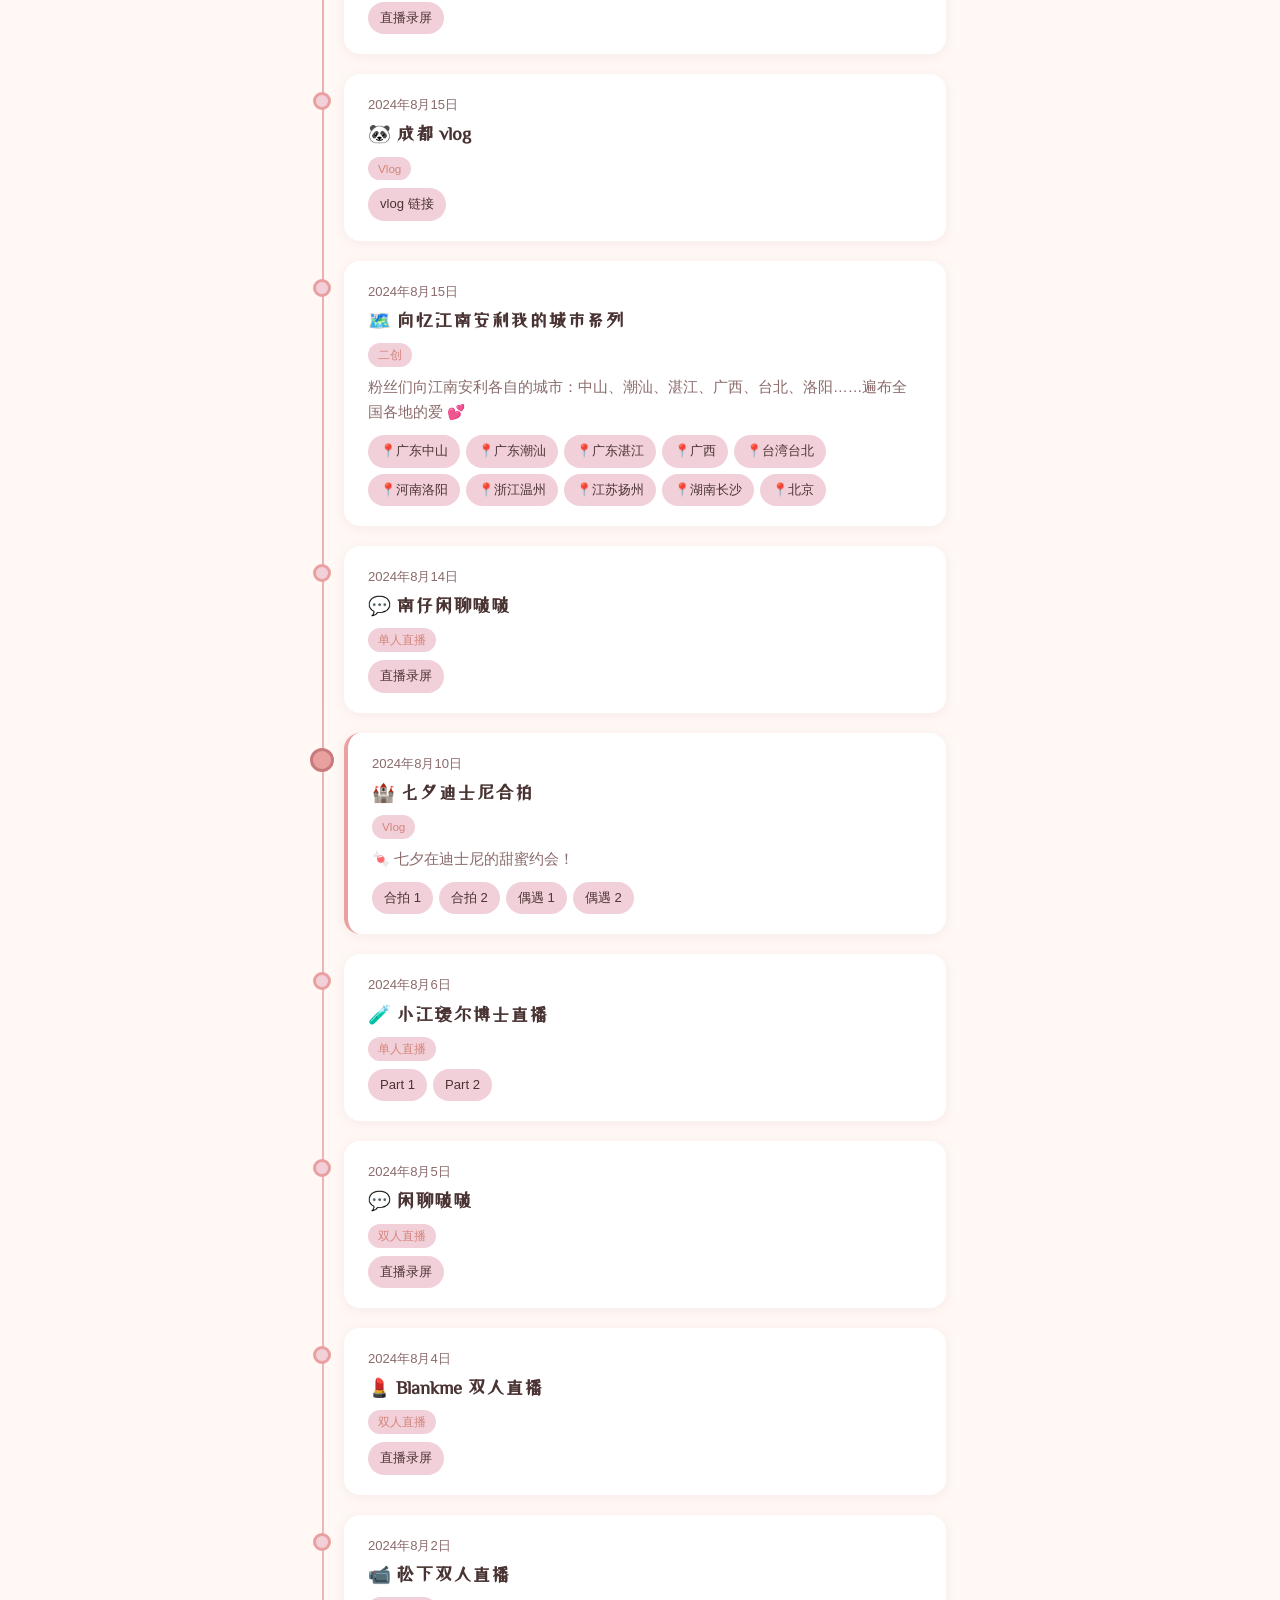
==== commit d2dfcb43: "仅微博江星熠改为GLAYCHIANG，其他平台保留原名" ====
--- a/index.html
+++ b/index.html
@@ -111,7 +111,7 @@
             <div class="platform-header">🎵 抖音</div>
             <div class="platform-links">
               <a class="plink-item" href="https://www.douyin.com/user/MS4wLjABAAAAbY-P2k3HKZ8_aJXenEdJpRBW3yldUYN-VAkzucwRi24" target="_blank" rel="noopener">🌸 一枝南南</a>
-              <a class="plink-item" href="https://www.douyin.com/user/MS4wLjABAAAAwLq6euIvZ4xpdGf4BQzh3zxlvmnqlNMUPOfy1ClbsMk" target="_blank" rel="noopener">🌟 江星熠GLAYCHIANG</a>
+              <a class="plink-item" href="https://www.douyin.com/user/MS4wLjABAAAAwLq6euIvZ4xpdGf4BQzh3zxlvmnqlNMUPOfy1ClbsMk" target="_blank" rel="noopener">🌟 江星熠（江尚儒）</a>
             </div>
           </div>
 
@@ -120,7 +120,7 @@
             <div class="platform-header">📕 小红书</div>
             <div class="platform-links">
               <a class="plink-item" href="https://www.xiaohongshu.com/user/profile/5604f1e6e4b1cf3ec7c681aa" target="_blank" rel="noopener">🌸 一枝南南</a>
-              <a class="plink-item" href="https://www.xiaohongshu.com/user/profile/594d505250c4b46b76bcacf6" target="_blank" rel="noopener">🌟 江星熠GLAYCHIANG</a>
+              <a class="plink-item" href="https://www.xiaohongshu.com/user/profile/594d505250c4b46b76bcacf6" target="_blank" rel="noopener">🌟 江星熠（江尚儒）</a>
             </div>
           </div>
         </div>
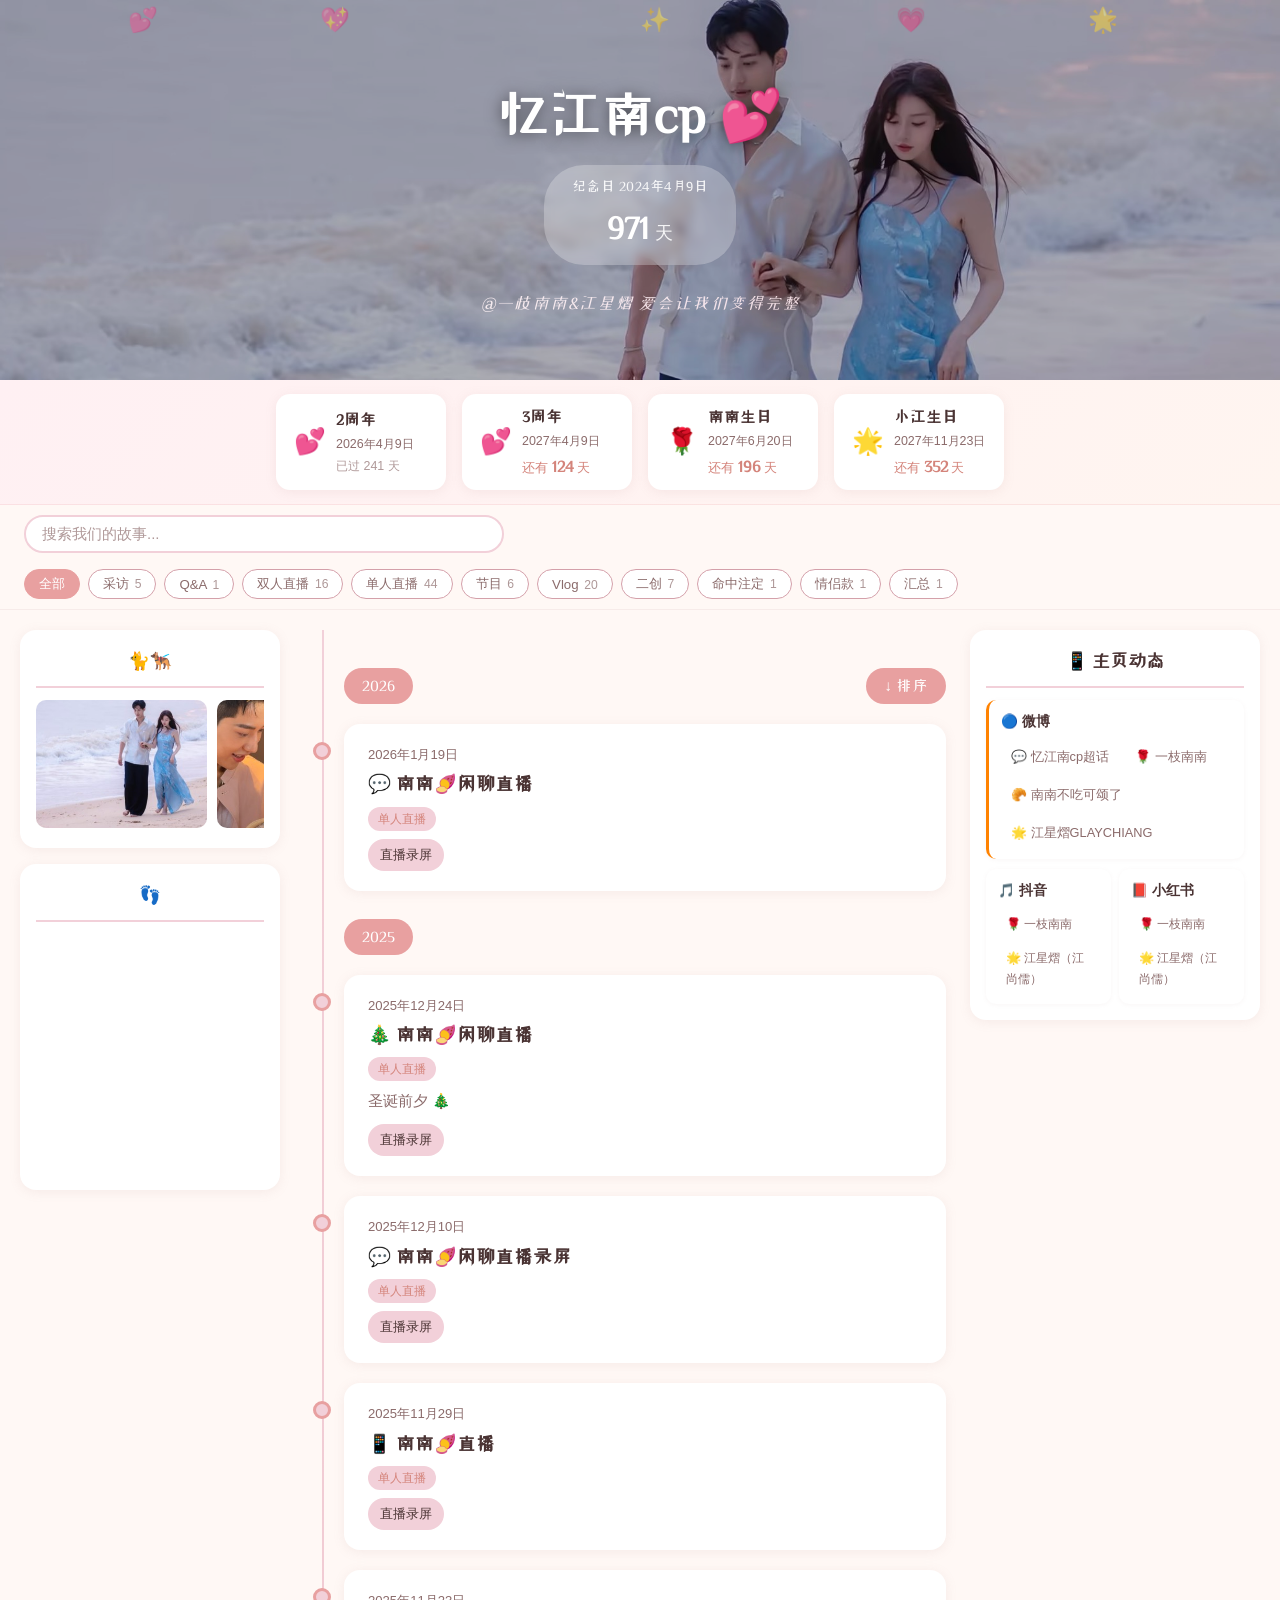
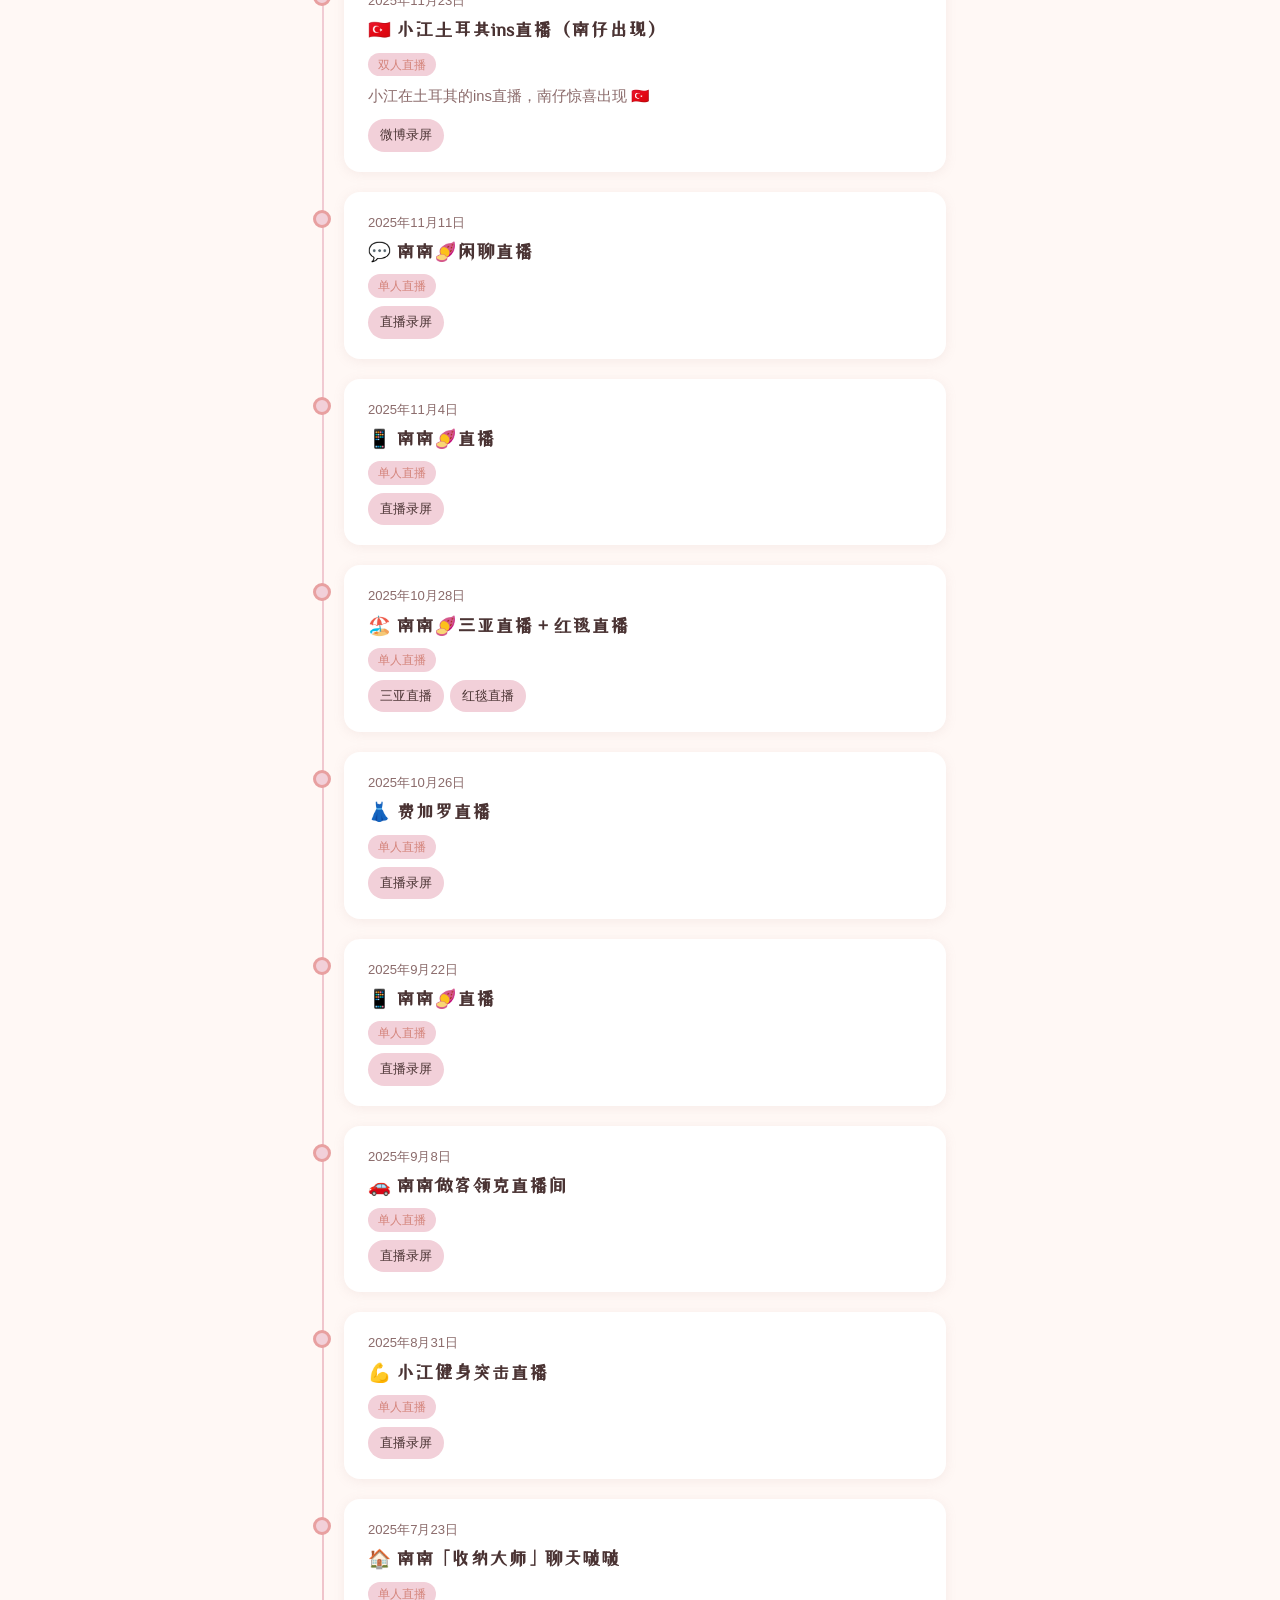
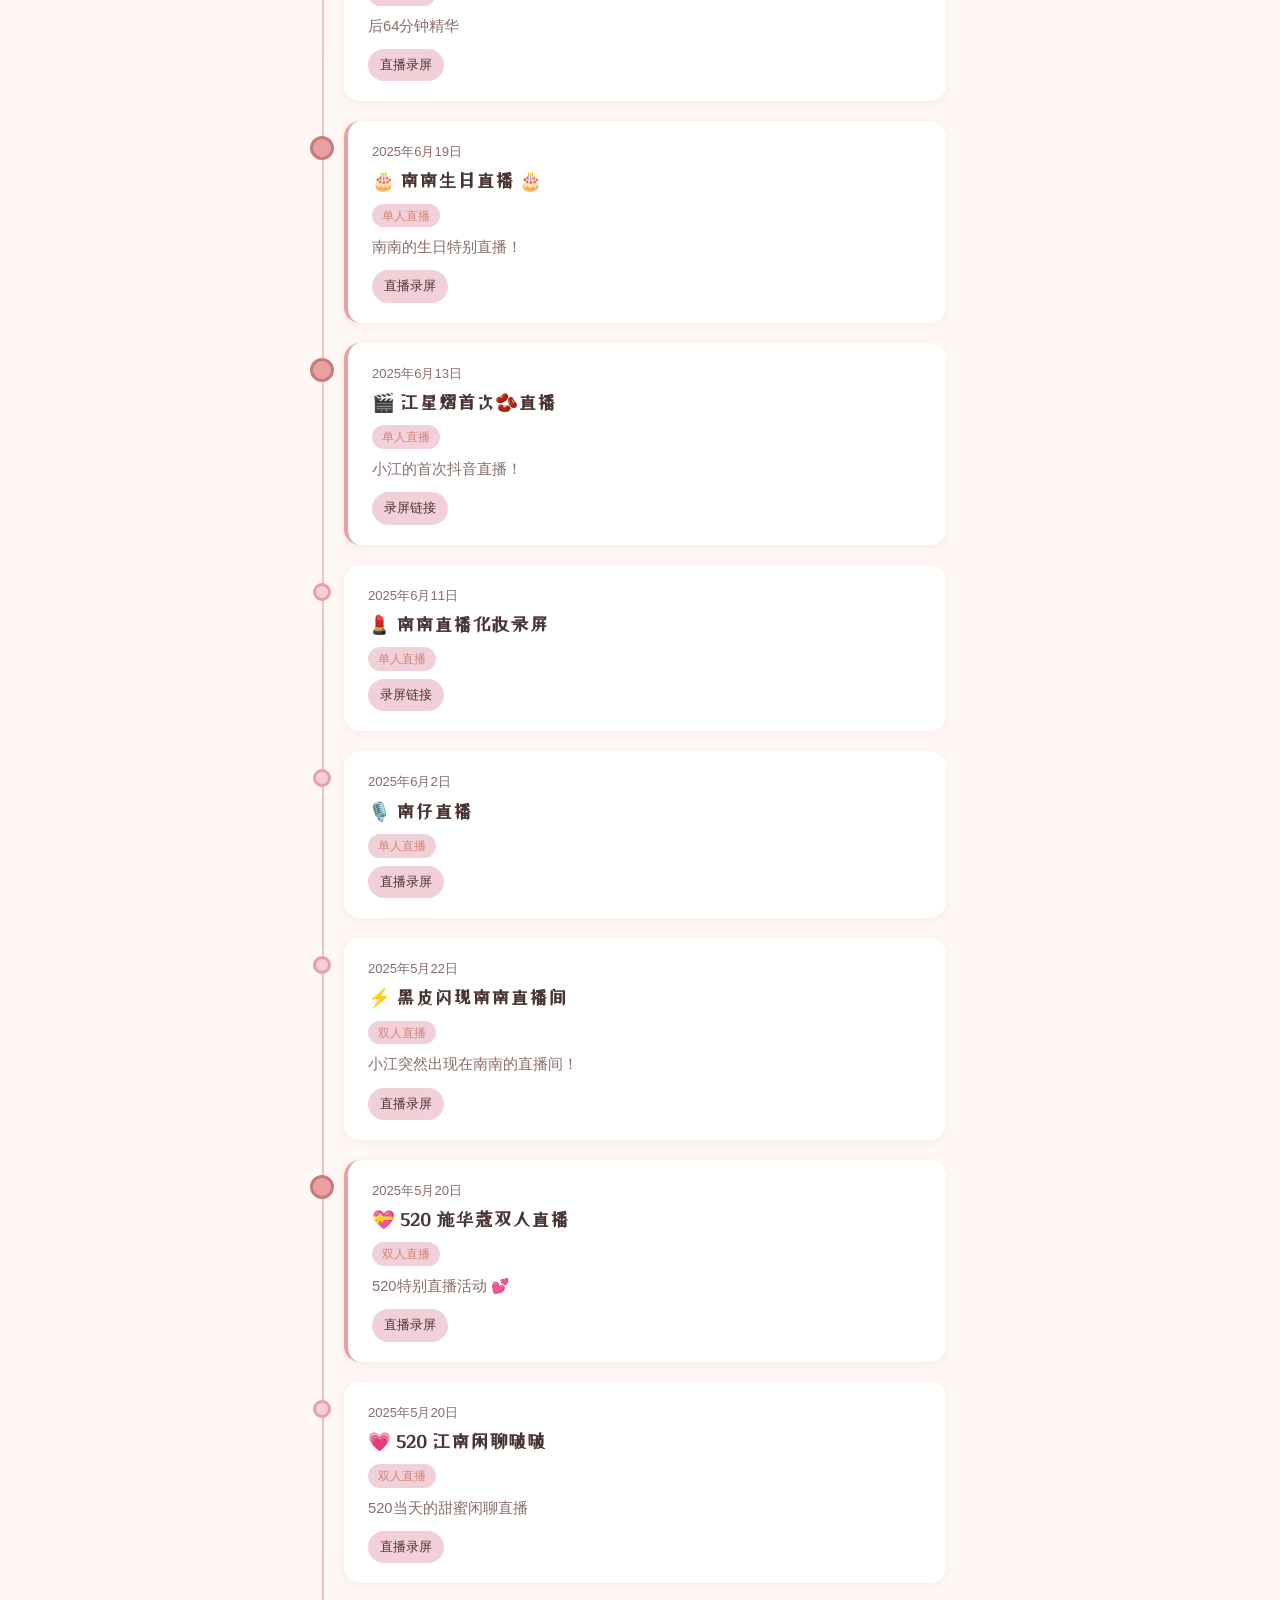
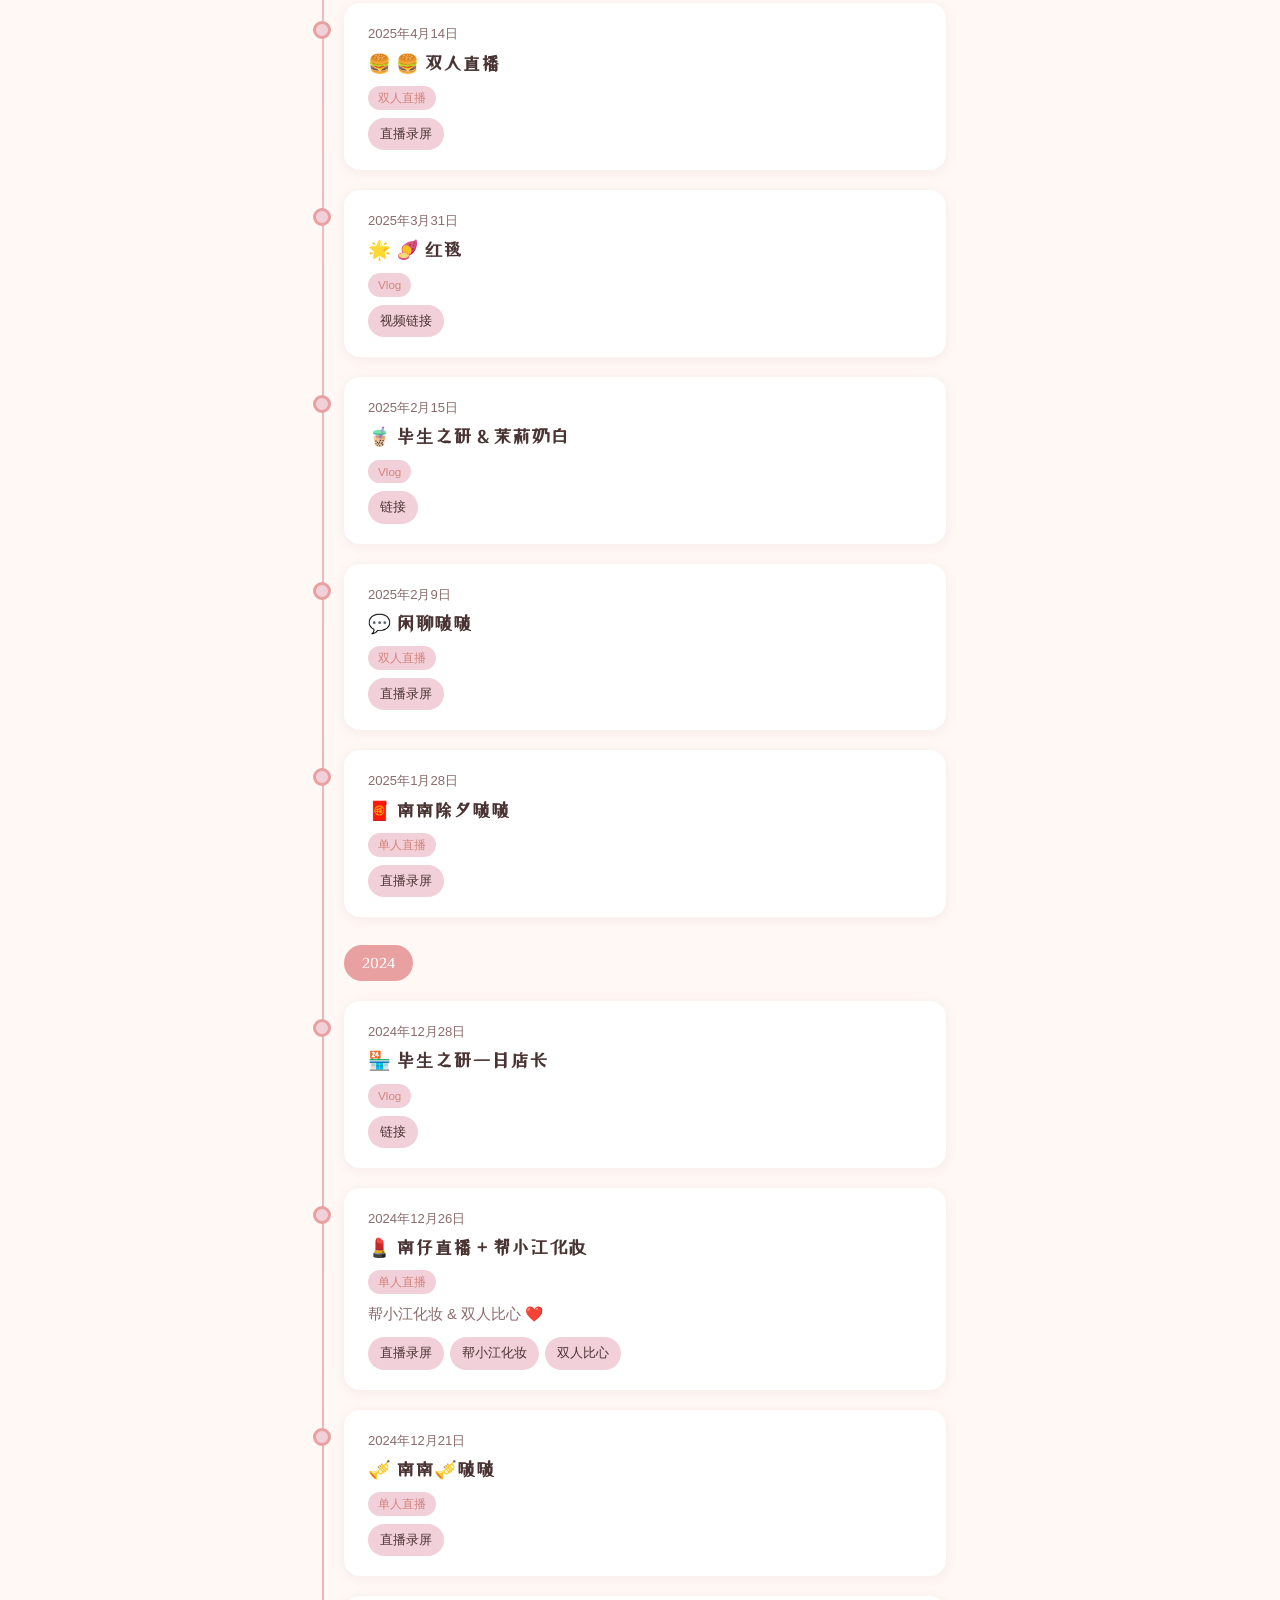
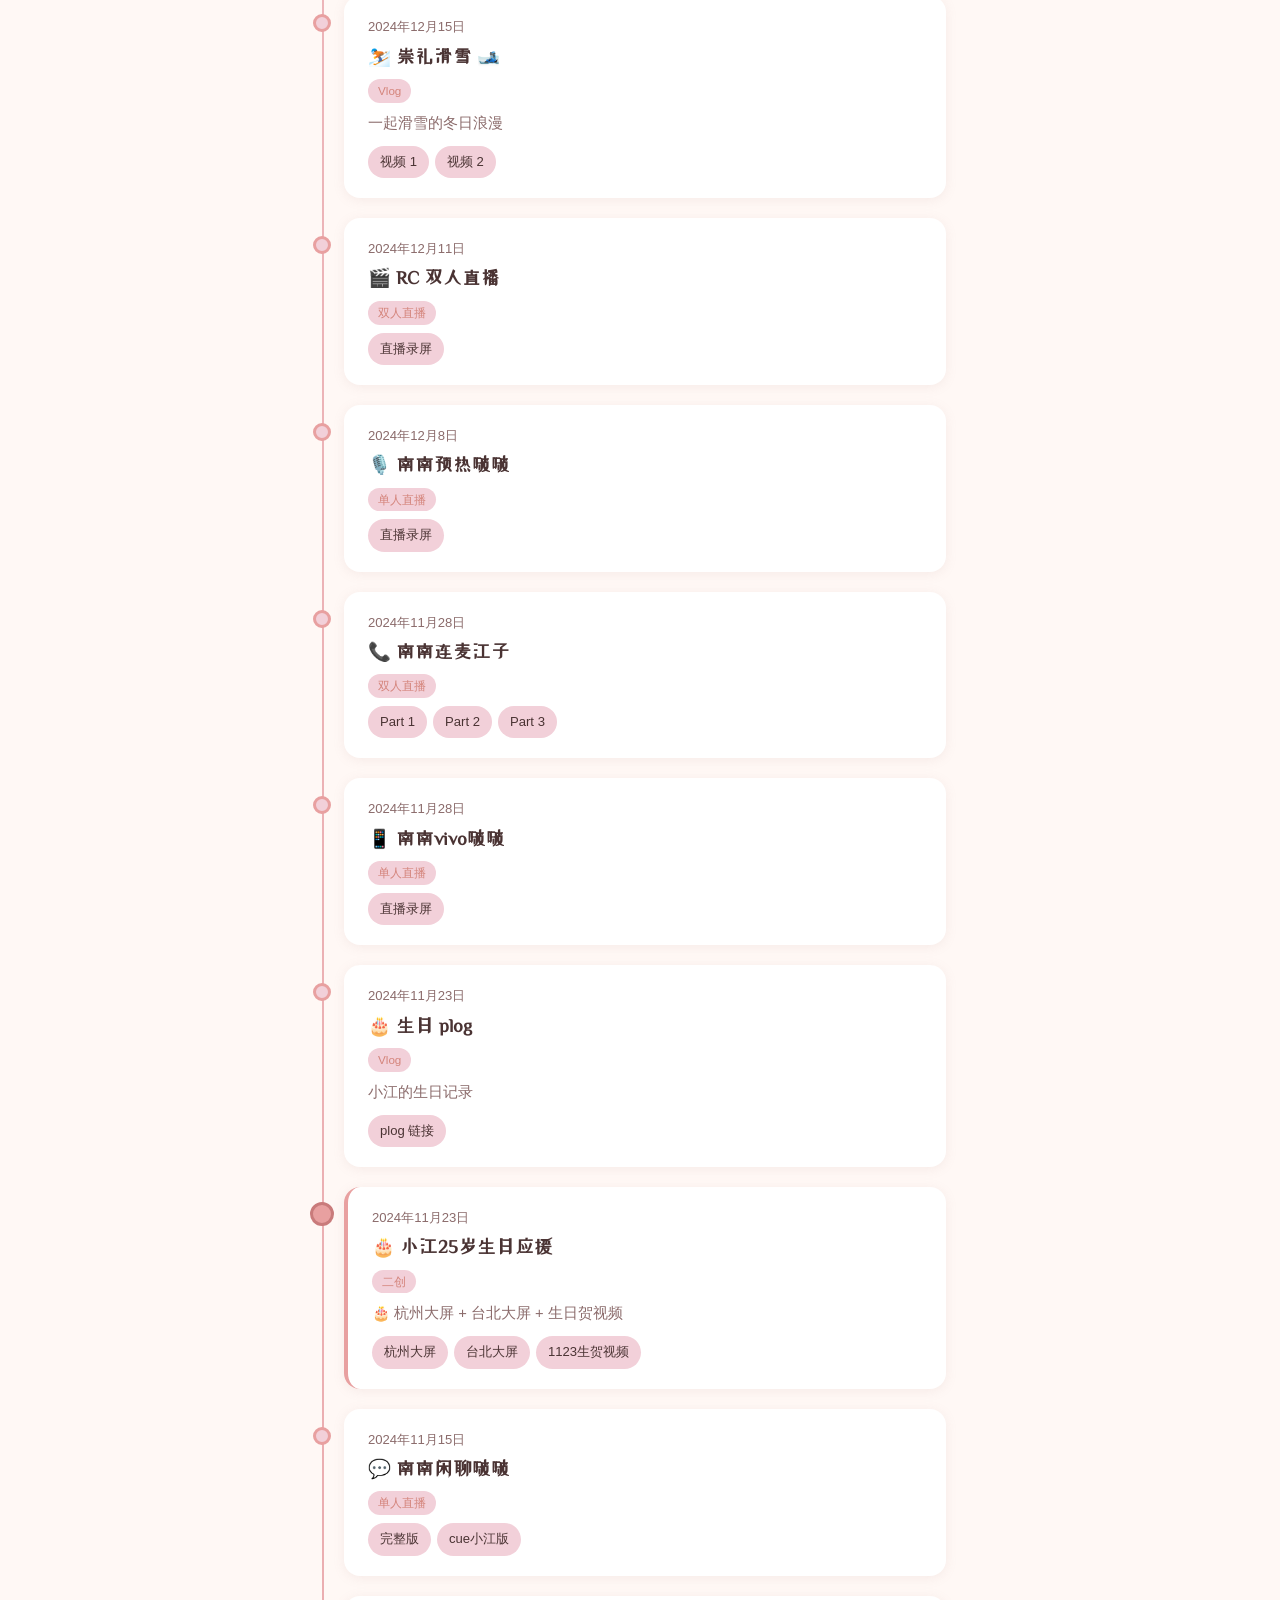
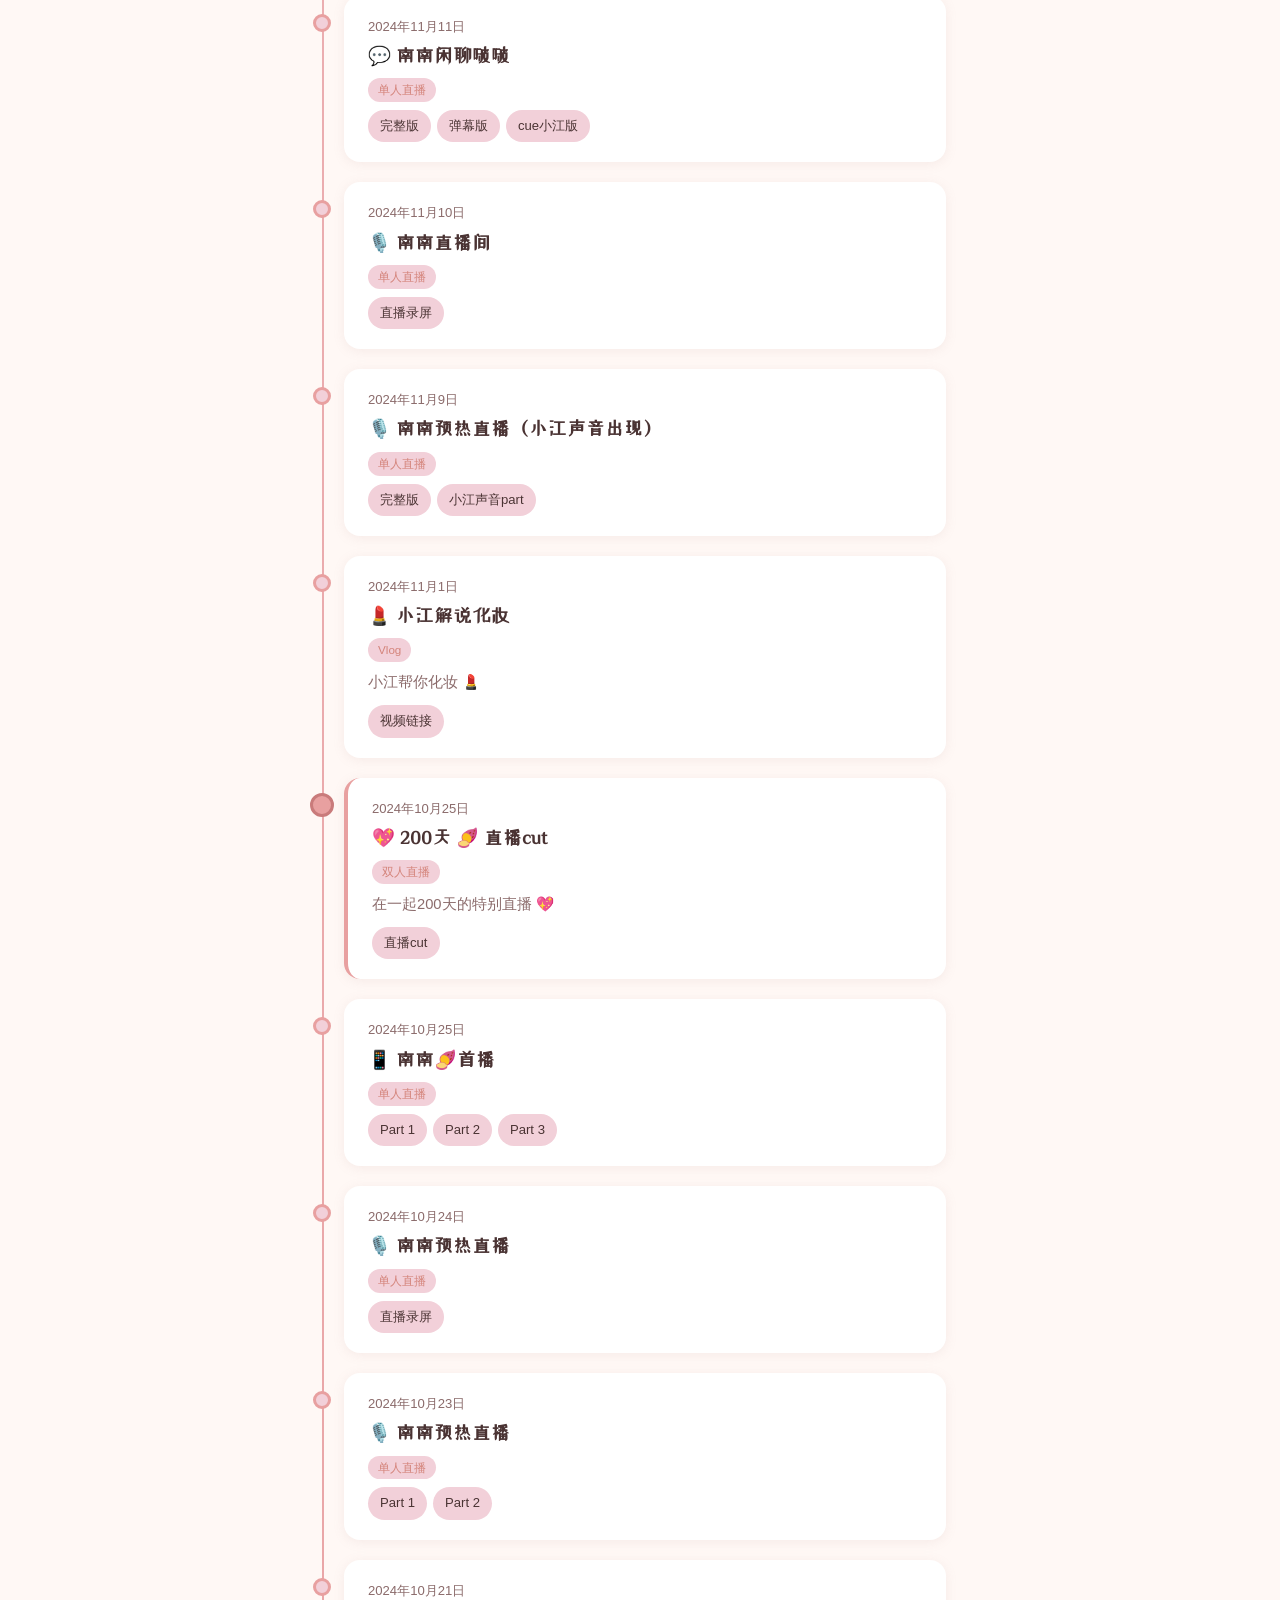
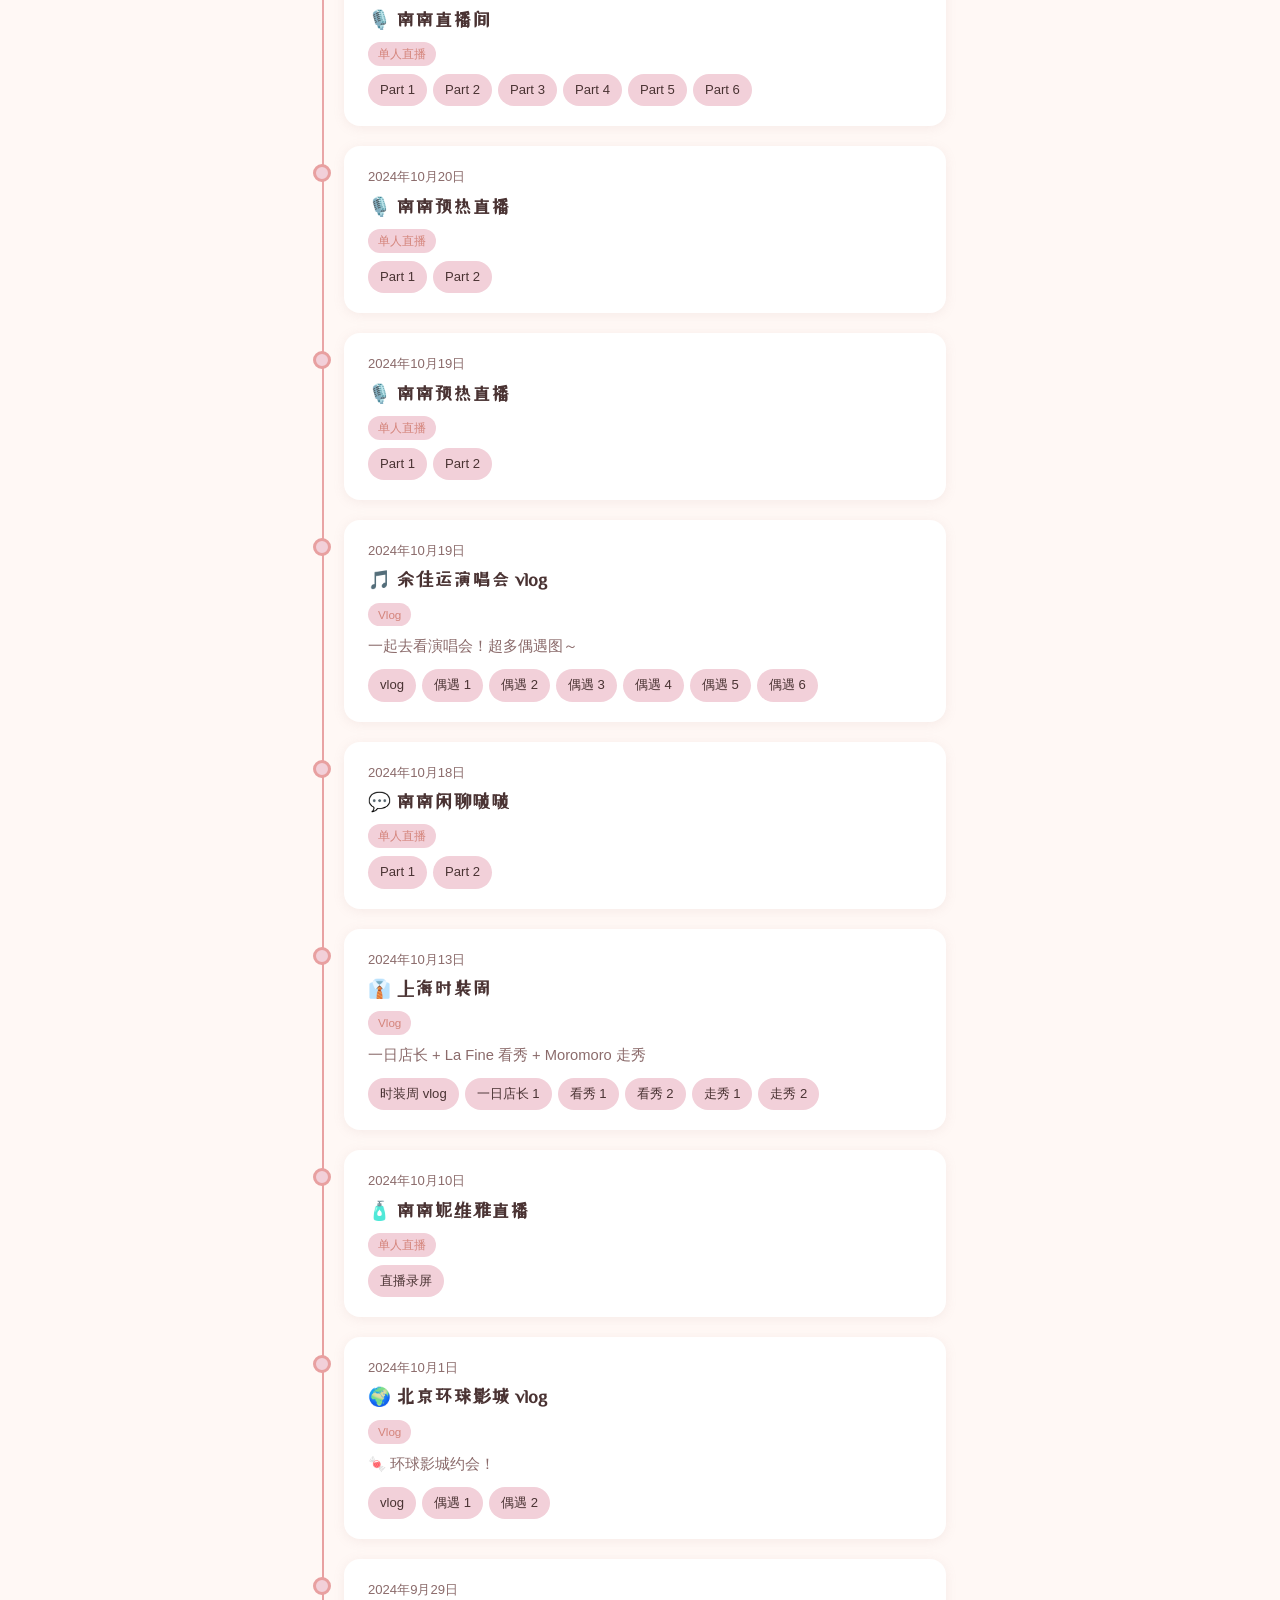
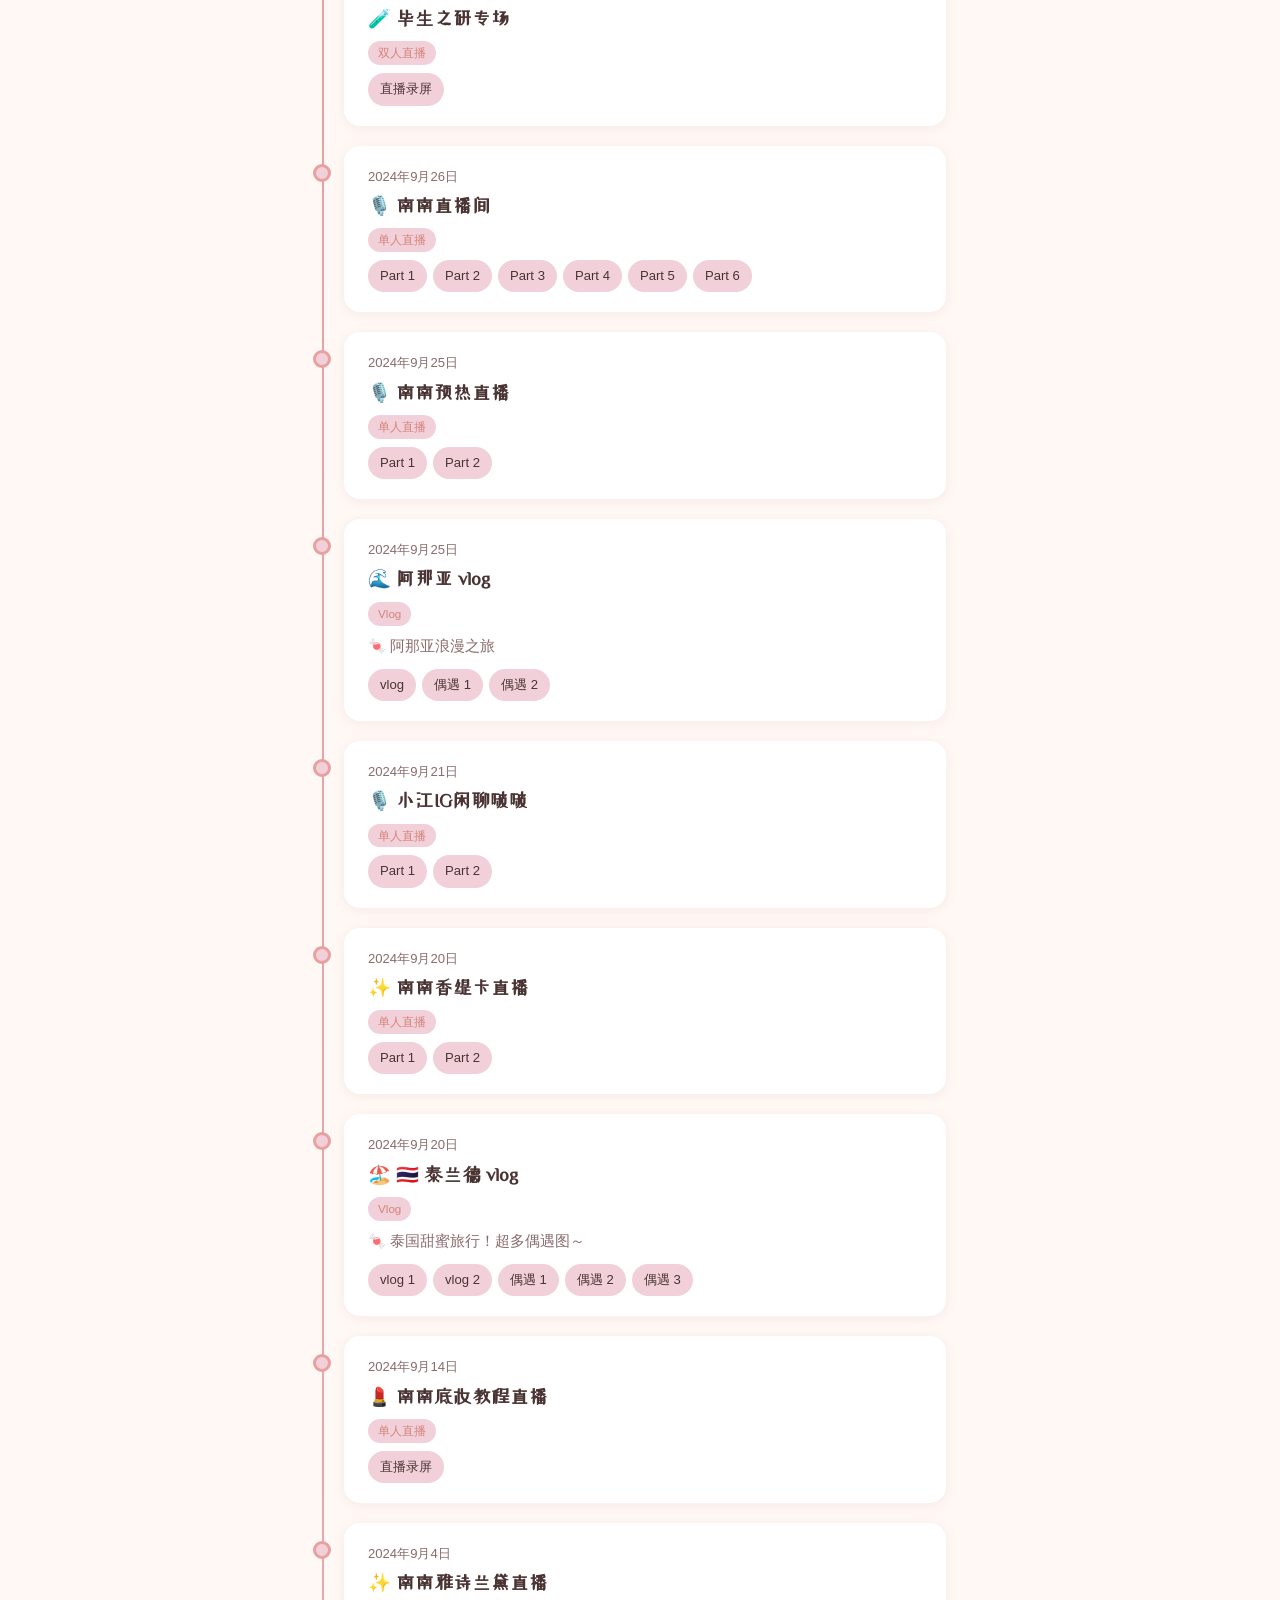
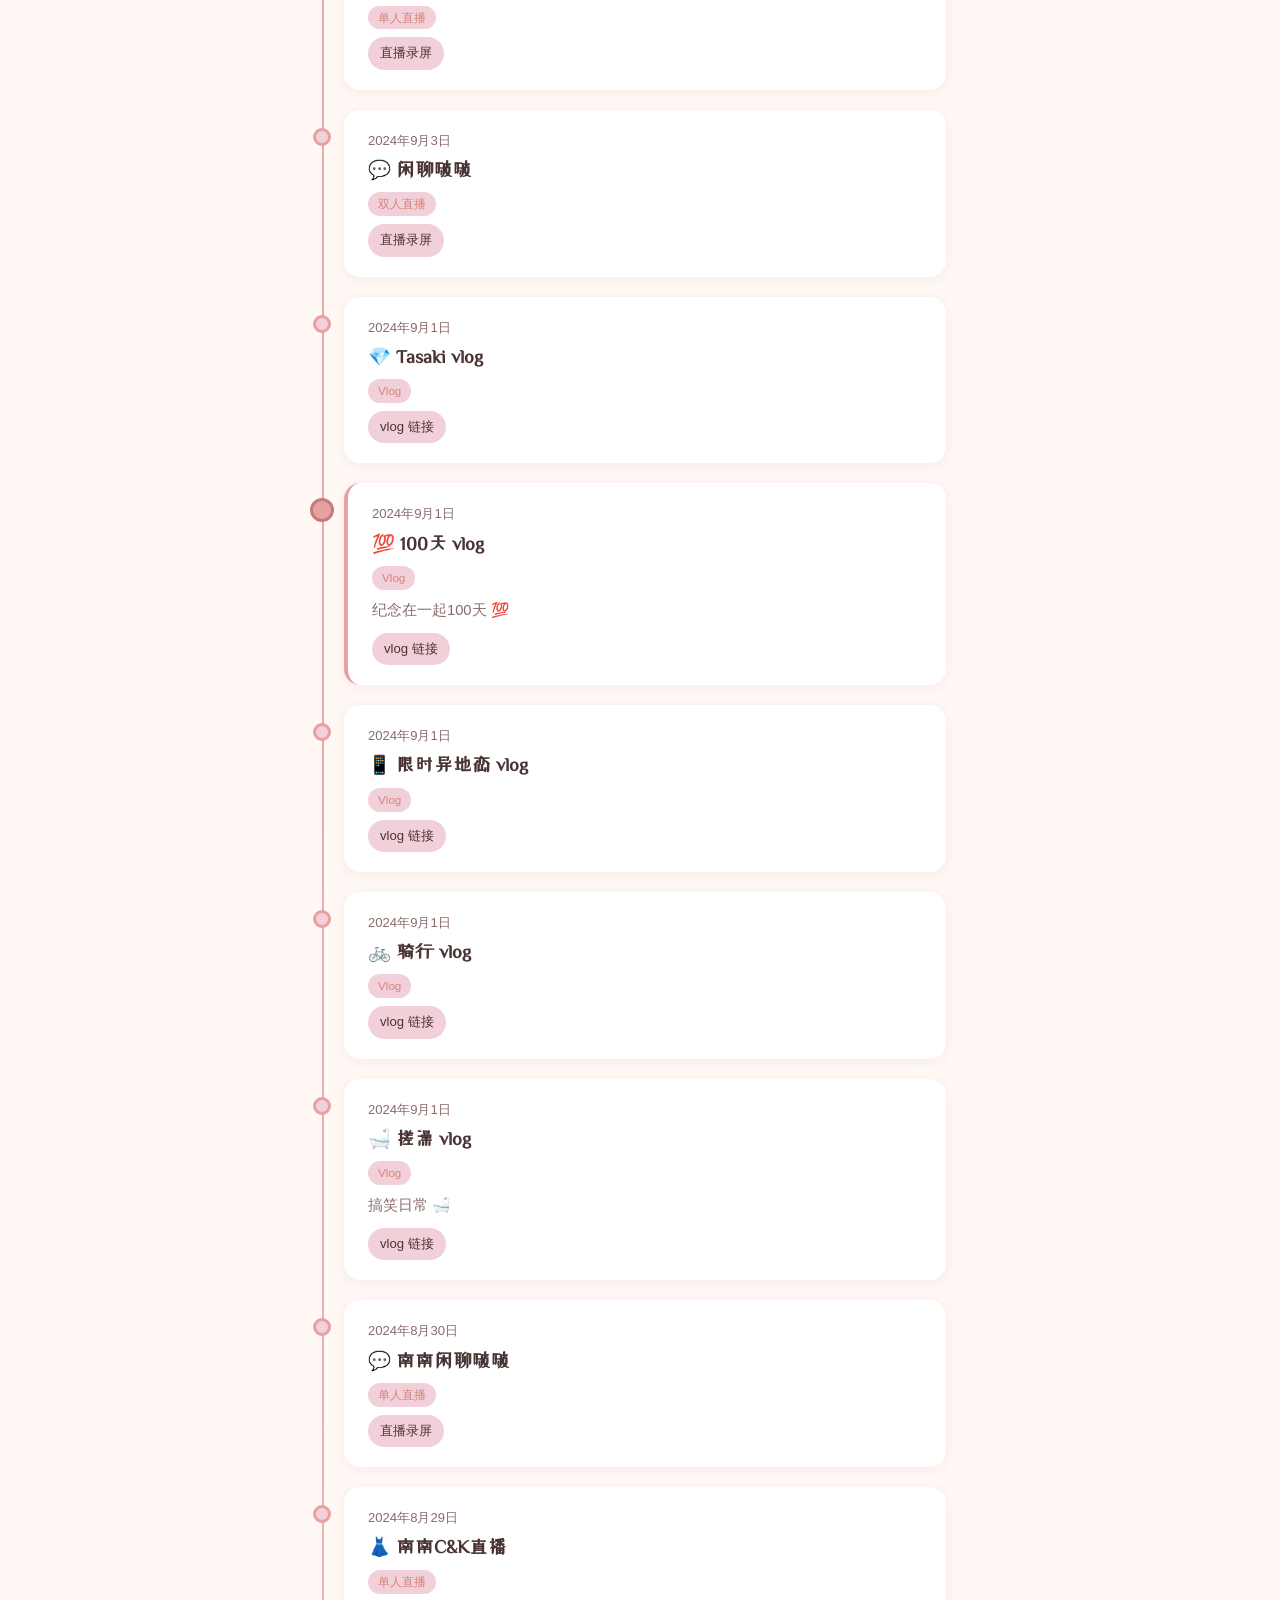
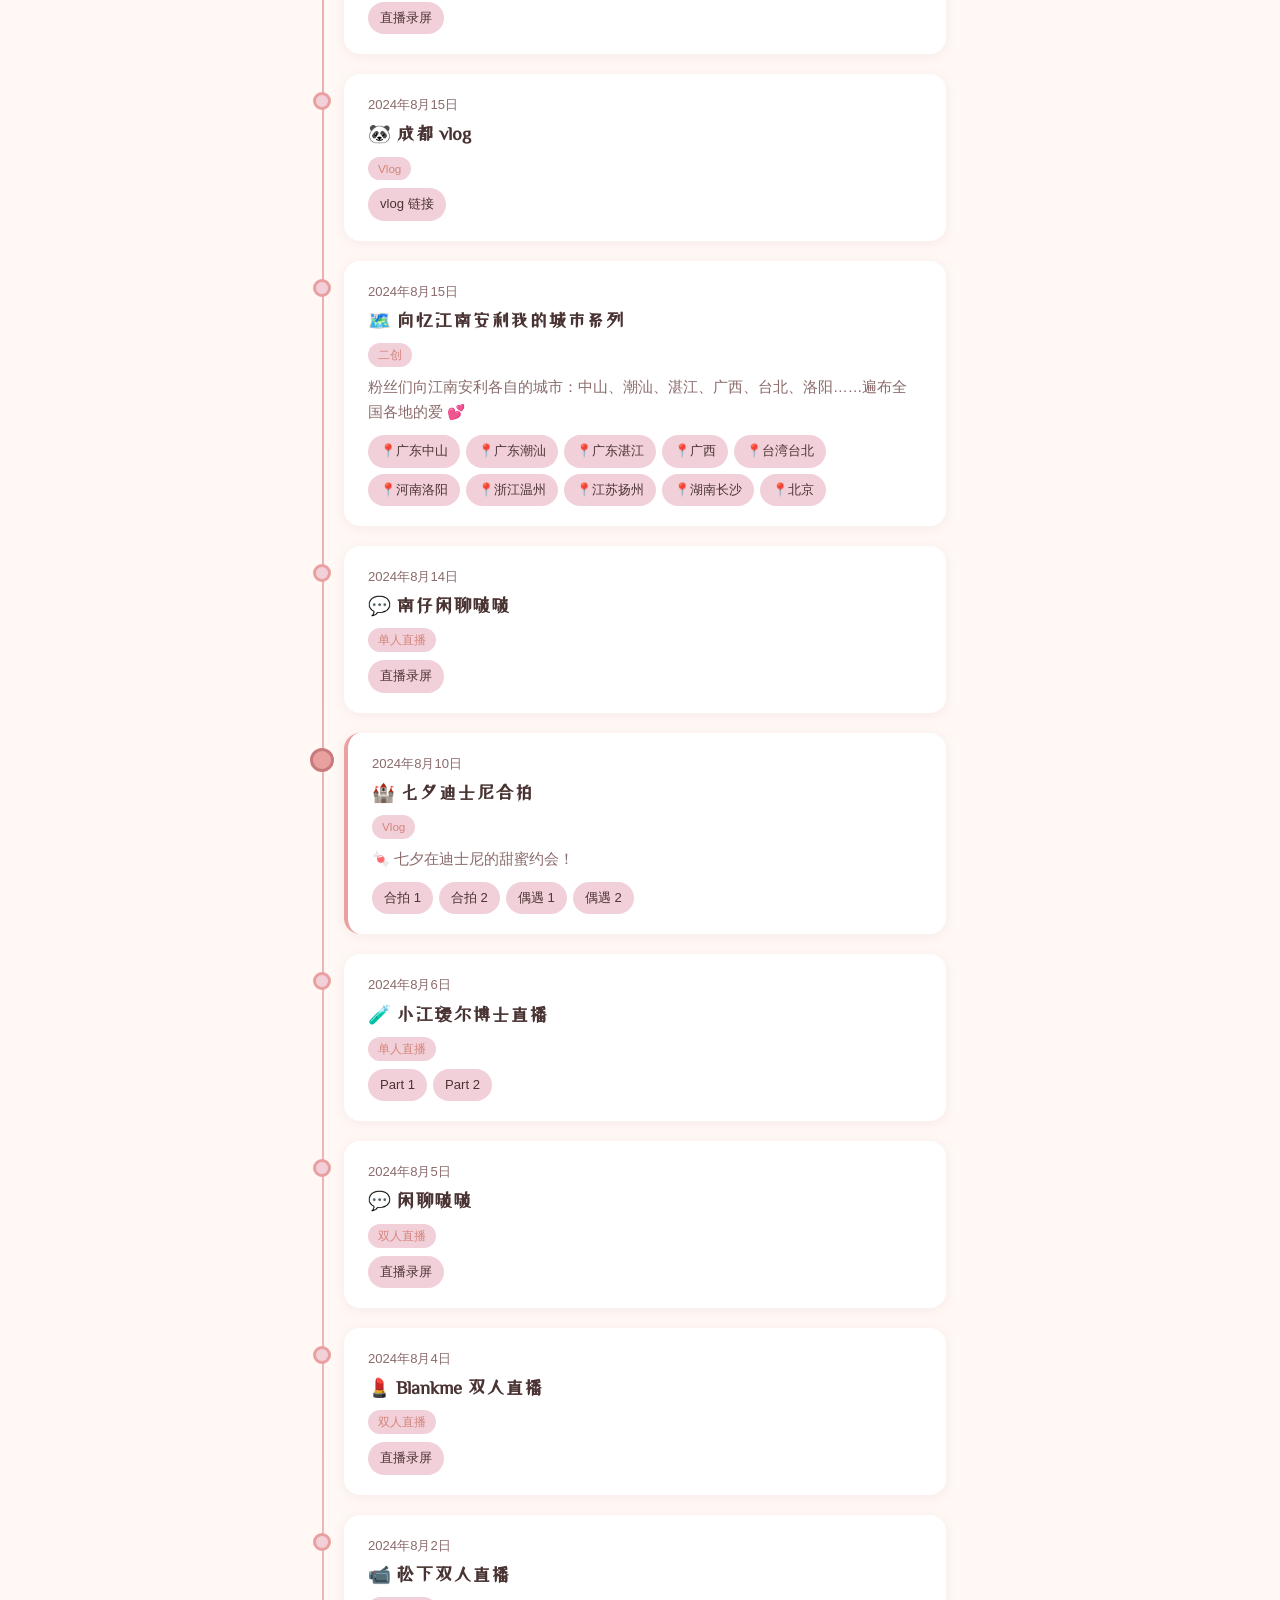
==== commit c3fda92c: "所有🌸替换为🌹" ====
--- a/index.html
+++ b/index.html
@@ -98,7 +98,7 @@
           <div class="platform-header">🔵 微博</div>
           <div class="platform-links">
             <a class="plink-item" href="https://m.weibo.cn/p/1008087f9f4377e6f95c313d4c2019adb1c82f" target="_blank" rel="noopener">💬 忆江南cp超话</a>
-            <a class="plink-item" href="https://weibo.com/u/6207844884" target="_blank" rel="noopener">🌸 一枝南南</a>
+            <a class="plink-item" href="https://weibo.com/u/6207844884" target="_blank" rel="noopener">🌹 一枝南南</a>
             <a class="plink-item" href="https://weibo.com/u/6207844884" target="_blank" rel="noopener">🥐 南南不吃可颂了</a>
             <a class="plink-item" href="https://weibo.com/u/7915358411" target="_blank" rel="noopener">🌟 江星熠GLAYCHIANG</a>
           </div>
@@ -110,7 +110,7 @@
           <div class="platform-card half">
             <div class="platform-header">🎵 抖音</div>
             <div class="platform-links">
-              <a class="plink-item" href="https://www.douyin.com/user/MS4wLjABAAAAbY-P2k3HKZ8_aJXenEdJpRBW3yldUYN-VAkzucwRi24" target="_blank" rel="noopener">🌸 一枝南南</a>
+              <a class="plink-item" href="https://www.douyin.com/user/MS4wLjABAAAAbY-P2k3HKZ8_aJXenEdJpRBW3yldUYN-VAkzucwRi24" target="_blank" rel="noopener">🌹 一枝南南</a>
               <a class="plink-item" href="https://www.douyin.com/user/MS4wLjABAAAAwLq6euIvZ4xpdGf4BQzh3zxlvmnqlNMUPOfy1ClbsMk" target="_blank" rel="noopener">🌟 江星熠（江尚儒）</a>
             </div>
           </div>
@@ -119,7 +119,7 @@
           <div class="platform-card half">
             <div class="platform-header">📕 小红书</div>
             <div class="platform-links">
-              <a class="plink-item" href="https://www.xiaohongshu.com/user/profile/5604f1e6e4b1cf3ec7c681aa" target="_blank" rel="noopener">🌸 一枝南南</a>
+              <a class="plink-item" href="https://www.xiaohongshu.com/user/profile/5604f1e6e4b1cf3ec7c681aa" target="_blank" rel="noopener">🌹 一枝南南</a>
               <a class="plink-item" href="https://www.xiaohongshu.com/user/profile/594d505250c4b46b76bcacf6" target="_blank" rel="noopener">🌟 江星熠（江尚儒）</a>
             </div>
           </div>
@@ -163,6 +163,6 @@
   <script src="js/timeline.js"></script>
   <script src="js/tags.js"></script>
   <script src="js/search.js"></script>
-  <script src="js/app.js?v=9"></script>
+  <script src="js/app.js?v=10"></script>
 </body>
 </html>
